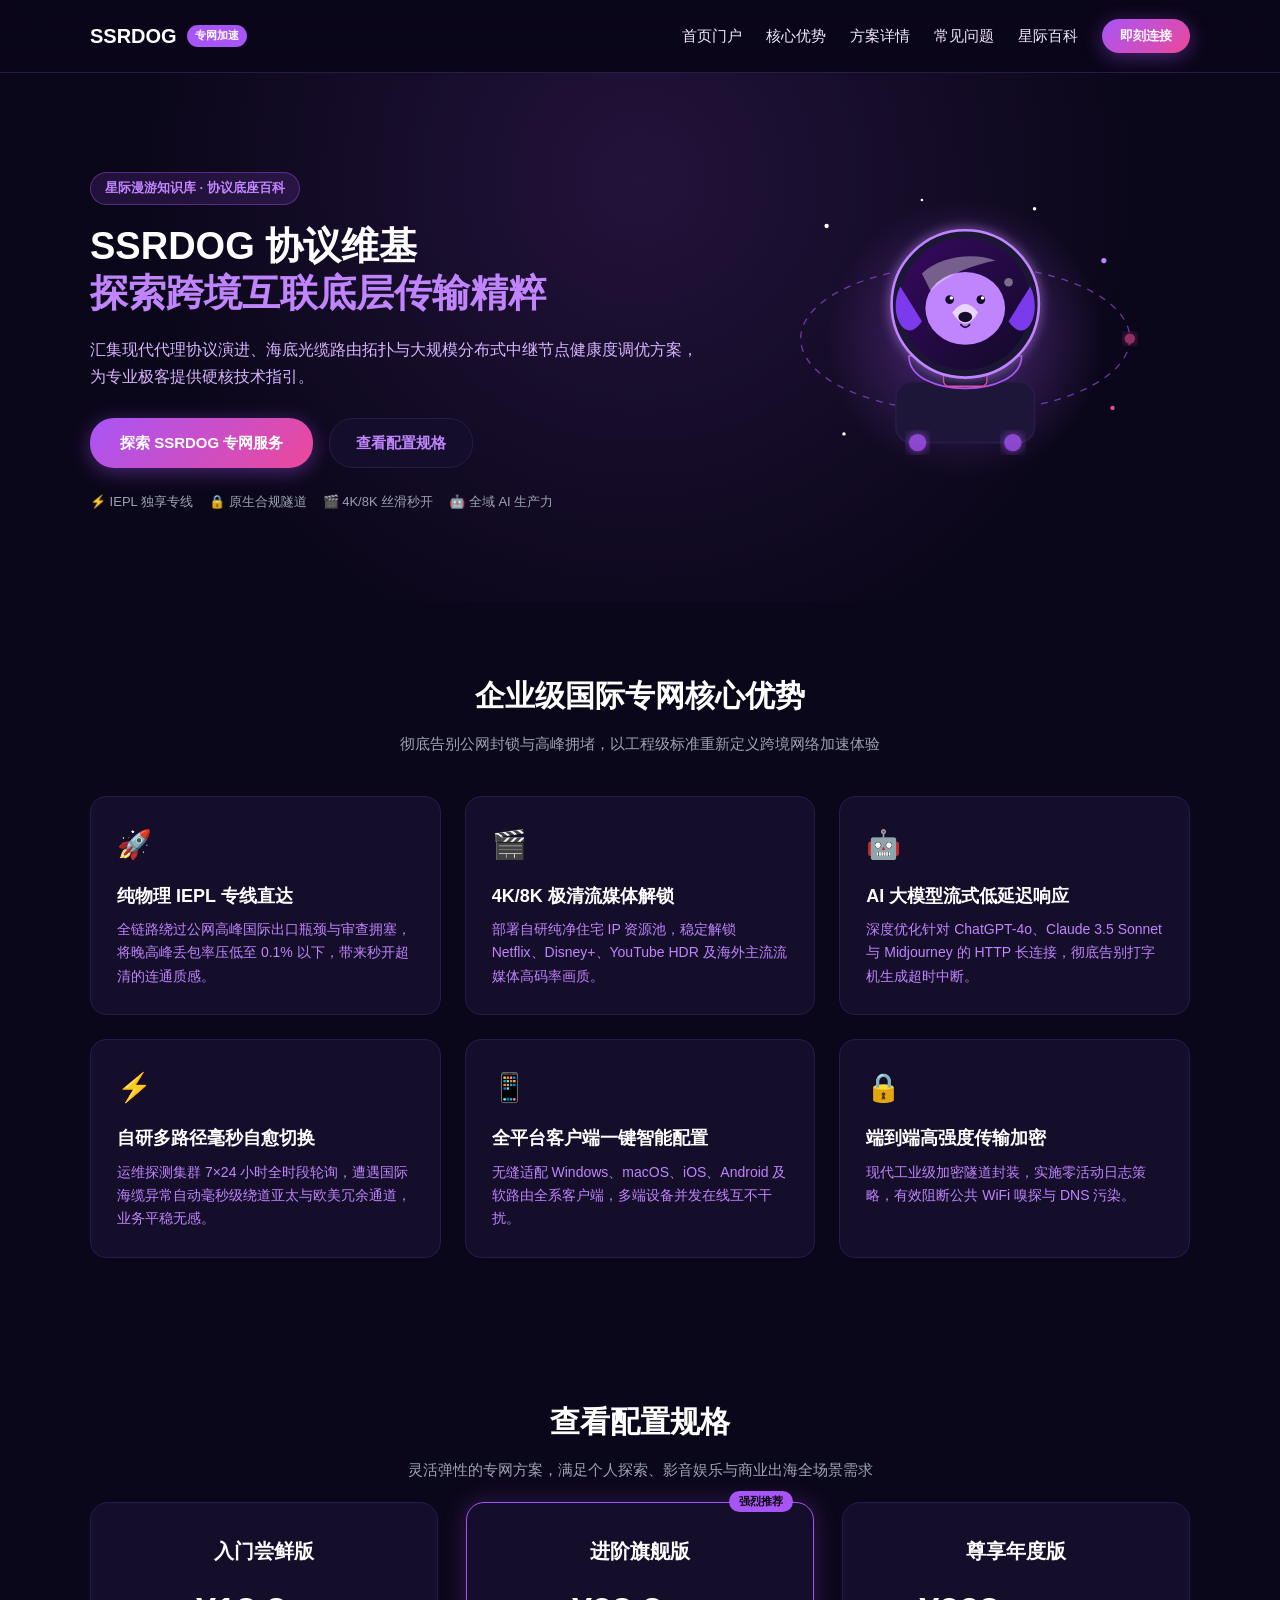
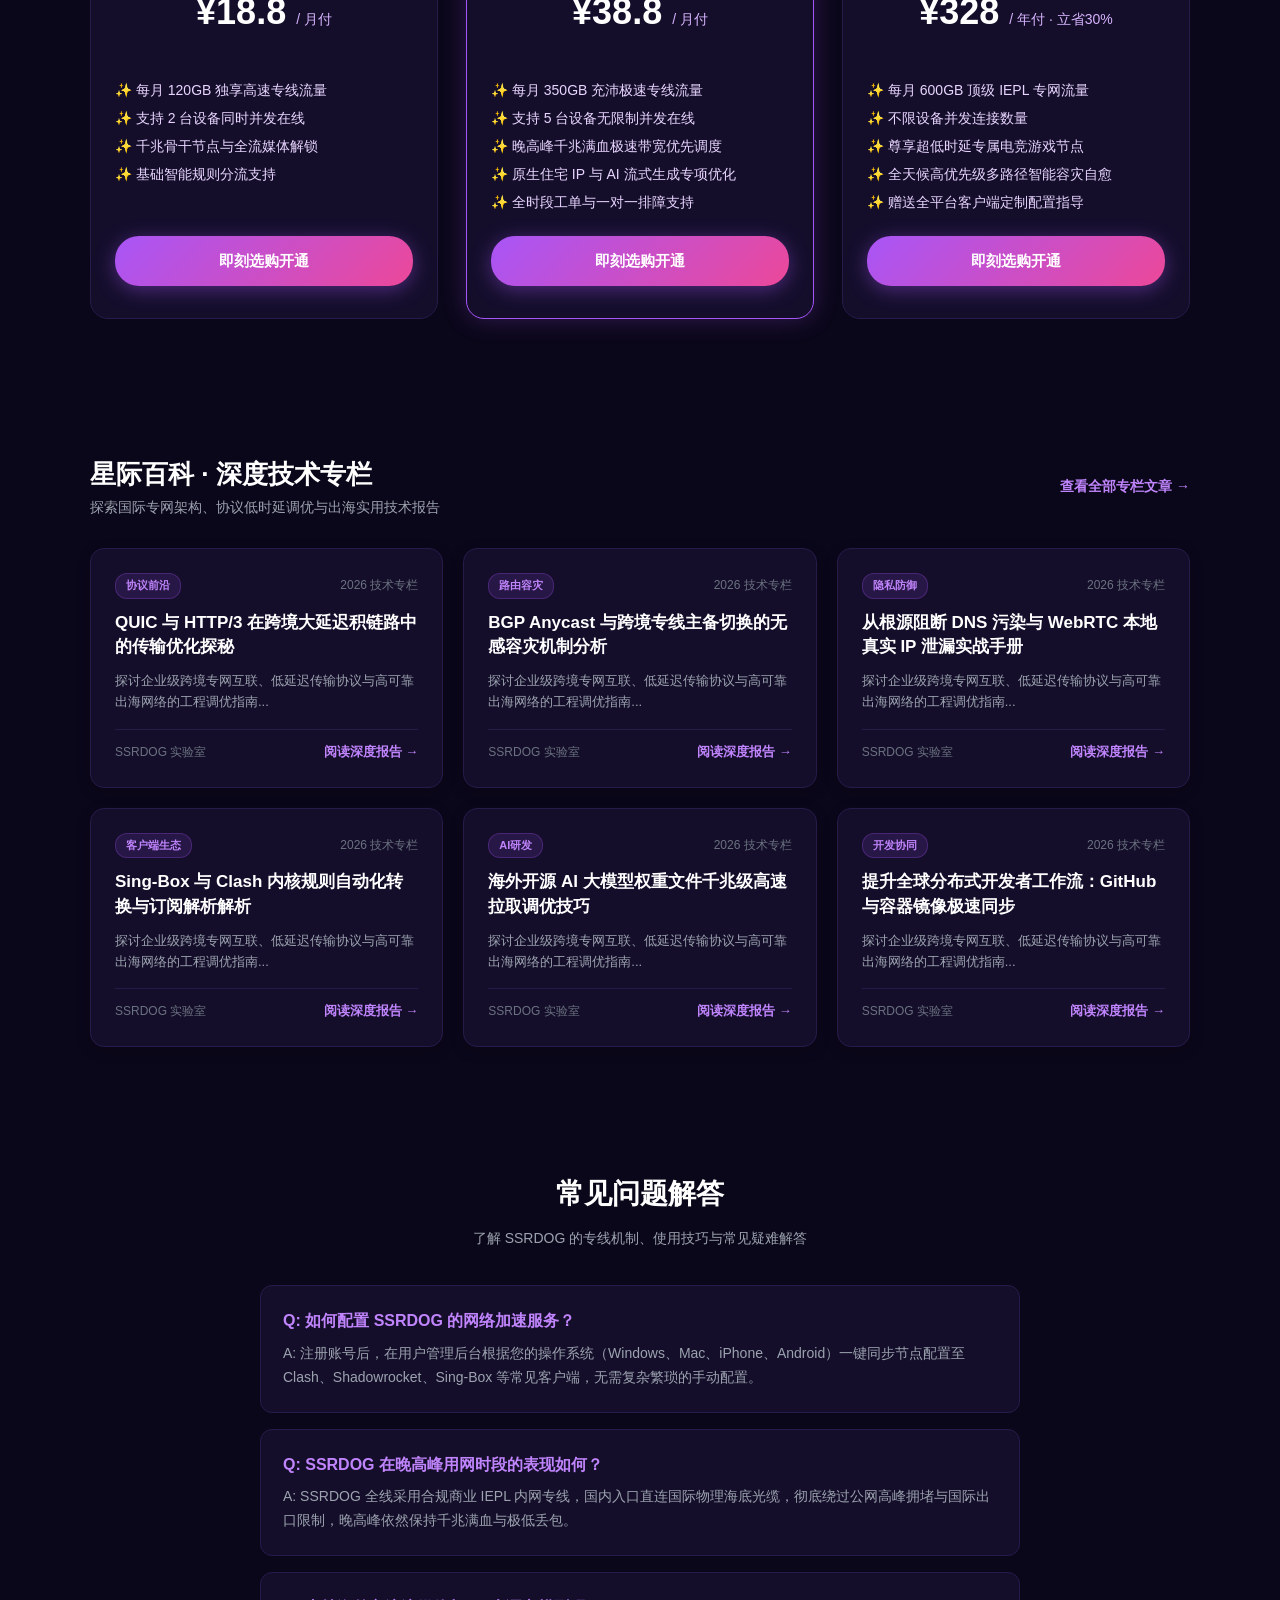
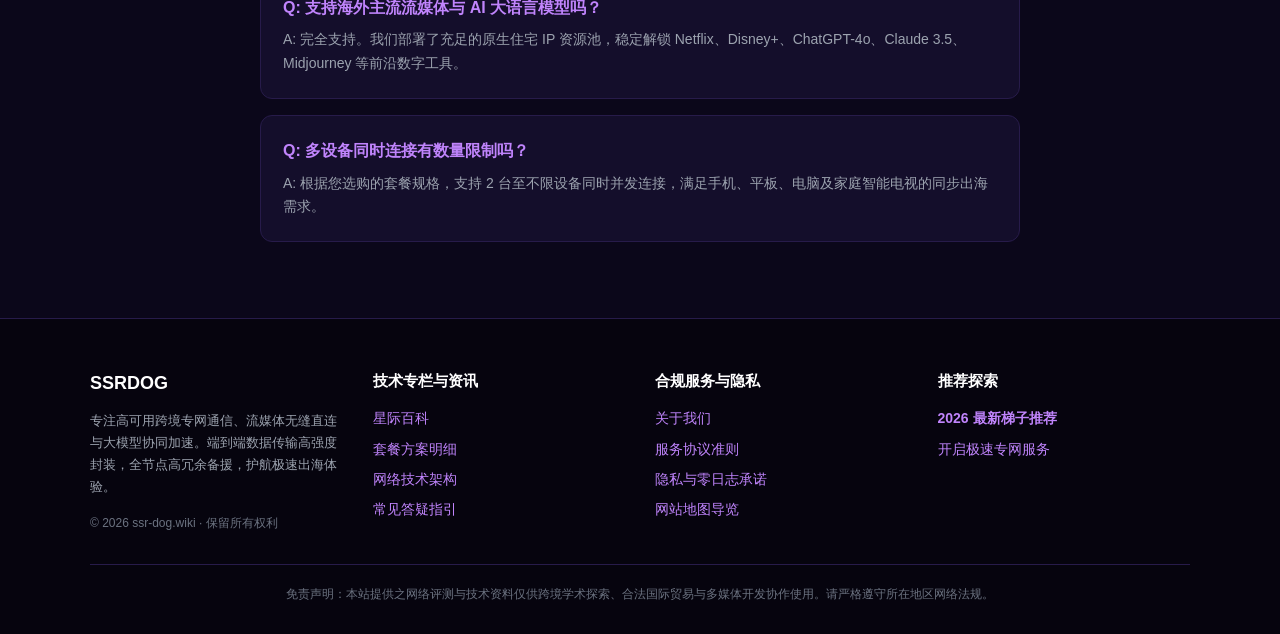
==== index.html @ 7854e30d "feat: deploy ssr-dog.wiki unique design, card grid, SVG motion & SEO articles" ====
<!DOCTYPE html>
<html lang="zh-CN">
<head>
  <meta charset="UTF-8">
  <meta name="viewport" content="width=device-width, initial-scale=1.0">
  <title>SSRDOG 百科_现代代理协议原理_SSRDOG 节点网络知识库</title>
  <meta name="description" content="SSRDOG 协议维基百科门户。详细梳理现代安全传输隧道、BGP 多线智能接入机制与流媒体多路径分流算法，打造权威技术知识图谱。">
  <meta name="keywords" content="SSRDOG百科, SSRDOG节点, 科学上网梯子, 机场推荐, 代理协议, 网络加速器, 跨境专线">
  <meta property="og:type" content="website">
  <meta property="og:title" content="SSRDOG 百科_现代代理协议原理_SSRDOG 节点网络知识库">
  <meta property="og:description" content="SSRDOG 协议维基百科门户。详细梳理现代安全传输隧道、BGP 多线智能接入机制与流媒体多路径分流算法，打造权威技术知识图谱。">
  <meta property="og:url" content="https://ssr-dog.wiki/">
  <meta property="og:site_name" content="SSRDOG">
  <link rel="canonical" href="https://ssr-dog.wiki/">
  <link rel="stylesheet" href="style.css">
</head>
<body>
  
  <header class="navbar">
    <div class="container nav-inner">
      <a href="index.html" class="brand-logo">
        <span>SSRDOG</span>
        <span class="brand-badge">专网加速</span>
      </a>
      <nav>
        <ul class="nav-links">
          <li><a href="index.html">首页门户</a></li>
          <li><a href="index.html#features">核心优势</a></li>
          <li><a href="index.html#pricing">方案详情</a></li>
          <li><a href="index.html#faq">常见问题</a></li>
          <li><a href="hound-wiki-digest.html">星际百科</a></li>
          <li><a href="https://ww012.twilightaff.com/#/?code=A56DH1Af" class="btn-aff-cta" target="_blank" rel="nofollow" style="padding: 7px 18px; font-size: 13px;">即刻连接</a></li>
        </ul>
      </nav>
    </div>
  </header>


  <!-- Hero Section -->
  <header class="hero-section">
    <div class="container">
      <div class="hero-grid">
        <div class="hero-content">
          <span class="hero-tag">星际漫游知识库 · 协议底座百科</span>
          <h1 class="hero-title">
            SSRDOG 协议维基<br>
            <span class="hero-title-highlight">探索跨境互联底层传输精粹</span>
          </h1>
          <p class="hero-desc">汇集现代代理协议演进、海底光缆路由拓扑与大规模分布式中继节点健康度调优方案，为专业极客提供硬核技术指引。</p>
          <div class="hero-actions">
            <a href="https://ww012.twilightaff.com/#/?code=A56DH1Af" class="btn-aff-cta" target="_blank" rel="nofollow">探索 SSRDOG 专网服务</a>
            <a href="#pricing" class="btn-tizi-dofollow">查看配置规格</a>
          </div>
          <div style="font-size:13px; color:#9ca3af; display:flex; gap:16px; flex-wrap:wrap;">
            <span>⚡ IEPL 独享专线</span>
            <span>🔒 原生合规隧道</span>
            <span>🎬 4K/8K 丝滑秒开</span>
            <span>🤖 全域 AI 生产力</span>
          </div>
        </div>
        <div class="hero-motion-wrapper">
          
<svg viewBox="0 0 520 440" width="100%" height="100%" xmlns="http://www.w3.org/2000/svg" style="max-height: 400px;">
  <defs>
    <linearGradient id="spaceGrad" x1="0" y1="0" x2="1" y2="1">
      <stop offset="0%" stop-color="#3b0764"/>
      <stop offset="100%" stop-color="#0f0926"/>
    </linearGradient>
    <radialGradient id="nebulaGlow" cx="50%" cy="50%" r="50%">
      <stop offset="0%" stop-color="#a855f7" stop-opacity="0.4"/>
      <stop offset="100%" stop-color="#a855f7" stop-opacity="0"/>
    </radialGradient>
    <filter id="starGlow" x="-20%" y="-20%" width="140%" height="140%">
      <feGaussianBlur stdDeviation="6" result="blur" />
      <feComposite in="SourceGraphic" in2="blur" operator="over" />
    </filter>
  </defs>
  <style>
    @keyframes astroFloat {
      0%, 100% { transform: translateY(0px) rotate(-1deg); }
      50% { transform: translateY(-16px) rotate(2deg); }
    }
    @keyframes starTwinkle {
      0%, 100% { opacity: 0.3; transform: scale(0.8); }
      50% { opacity: 1; transform: scale(1.2); }
    }
    @keyframes orbitSpin {
      from { transform: rotate(0deg); }
      to { transform: rotate(360deg); }
    }
    .astro-hound { animation: astroFloat 5s ease-in-out infinite; transform-origin: center; }
    .star-1 { animation: starTwinkle 3s ease-in-out infinite; transform-origin: 100px 90px; }
    .star-2 { animation: starTwinkle 2.5s ease-in-out infinite 1s; transform-origin: 420px 130px; }
    .star-3 { animation: starTwinkle 3.2s ease-in-out infinite 0.5s; transform-origin: 120px 330px; }
    .orbit-ring { transform-origin: 260px 220px; animation: orbitSpin 20s linear infinite; }
  </style>

  <!-- Nebula Background -->
  <circle cx="260" cy="220" r="160" fill="url(#nebulaGlow)" />

  <!-- Stars -->
  <g fill="#fff">
    <circle cx="100" cy="90" r="2.5" class="star-1" />
    <circle cx="420" cy="130" r="3" class="star-2" fill="#c084fc" />
    <circle cx="120" cy="330" r="2" class="star-3" />
    <circle cx="430" cy="300" r="2.5" class="star-1" fill="#ec4899" />
    <circle cx="210" cy="60" r="1.5" />
    <circle cx="340" cy="70" r="2" />
  </g>

  <!-- Celestial Orbit Track -->
  <g class="orbit-ring" opacity="0.6">
    <ellipse cx="260" cy="220" rx="190" ry="85" fill="none" stroke="#a855f7" stroke-width="1.5" stroke-dasharray="8,8" />
    <circle cx="450" cy="220" r="6" fill="#ec4899" filter="url(#starGlow)" />
  </g>

  <!-- Astro Hound in Helmet -->
  <g class="astro-hound">
    <!-- Space Backpack Thrusters -->
    <rect x="180" y="270" width="160" height="70" rx="18" fill="#1e1638" stroke="#271b4a" stroke-width="2" />
    <circle cx="205" cy="340" r="10" fill="#a855f7" opacity="0.8" filter="url(#starGlow)" />
    <circle cx="315" cy="340" r="10" fill="#a855f7" opacity="0.8" filter="url(#starGlow)" />

    <!-- Dog Space Suit Body -->
    <path d="M195 240 C195 290 325 290 325 240 Z" fill="#2d1f4e" stroke="#a855f7" stroke-width="2" />
    <rect x="235" y="255" width="50" height="20" rx="6" fill="#140e2b" stroke="#ec4899" stroke-width="1.5" />

    <!-- Helmet Glass Dome Outer Ring -->
    <circle cx="260" cy="180" r="85" fill="#1a1236" stroke="#c084fc" stroke-width="3" filter="url(#starGlow)" />
    <circle cx="260" cy="180" r="76" fill="url(#spaceGrad)" opacity="0.9" />

    <!-- Dog Inside Helmet -->
    <!-- Floppy Hound Ears -->
    <path d="M185 160 C170 190 190 230 210 200 Z" fill="#7c3aed" />
    <path d="M335 160 C350 190 330 230 310 200 Z" fill="#7c3aed" />

    <!-- Hound Face -->
    <ellipse cx="260" cy="185" rx="46" ry="42" fill="#c084fc" />
    <path d="M245 190 Q260 170 275 190 Q260 215 245 190 Z" fill="#e9d5ff" />

    <!-- Eyes (Cute Astro Gaze) -->
    <circle cx="242" cy="175" r="5" fill="#140e2b" />
    <circle cx="244" cy="173" r="2" fill="#fff" />
    <circle cx="278" cy="175" r="5" fill="#140e2b" />
    <circle cx="280" cy="173" r="2" fill="#fff" />

    <!-- Snout & Nose -->
    <ellipse cx="260" cy="195" rx="8" ry="6" fill="#140e2b" />
    <path d="M255 204 Q260 210 265 204" fill="none" stroke="#140e2b" stroke-width="2" stroke-linecap="round" />

    <!-- Helmet Glass Reflection Glare -->
    <path d="M210 145 C230 125 270 120 295 130 C270 135 240 145 220 165 Z" fill="#fff" opacity="0.35" />
    <circle cx="310" cy="155" r="5" fill="#fff" opacity="0.4" />
  </g>
</svg>

        </div>
      </div>
    </div>
  </header>

  <!-- Features Section -->
  <section id="features" style="padding: 70px 0;">
    <div class="container">
      <div style="text-align:center; max-width:700px; margin:0 auto 40px;">
        <h2 style="font-size:30px; font-weight:800; margin-bottom:12px; color:#fff;">企业级国际专网核心优势</h2>
        <p style="color:#9ca3af; font-size:15px;">彻底告别公网封锁与高峰拥堵，以工程级标准重新定义跨境网络加速体验</p>
      </div>
      <div class="features-grid">
        
        <div class="feature-card">
          <div class="feature-icon">🚀</div>
          <h3 class="feature-title">纯物理 IEPL 专线直达</h3>
          <p class="feature-desc">全链路绕过公网高峰国际出口瓶颈与审查拥塞，将晚高峰丢包率压低至 0.1% 以下，带来秒开超清的连通质感。</p>
        </div>
        
        <div class="feature-card">
          <div class="feature-icon">🎬</div>
          <h3 class="feature-title">4K/8K 极清流媒体解锁</h3>
          <p class="feature-desc">部署自研纯净住宅 IP 资源池，稳定解锁 Netflix、Disney+、YouTube HDR 及海外主流流媒体高码率画质。</p>
        </div>
        
        <div class="feature-card">
          <div class="feature-icon">🤖</div>
          <h3 class="feature-title">AI 大模型流式低延迟响应</h3>
          <p class="feature-desc">深度优化针对 ChatGPT-4o、Claude 3.5 Sonnet 与 Midjourney 的 HTTP 长连接，彻底告别打字机生成超时中断。</p>
        </div>
        
        <div class="feature-card">
          <div class="feature-icon">⚡</div>
          <h3 class="feature-title">自研多路径毫秒自愈切换</h3>
          <p class="feature-desc">运维探测集群 7×24 小时全时段轮询，遭遇国际海缆异常自动毫秒级绕道亚太与欧美冗余通道，业务平稳无感。</p>
        </div>
        
        <div class="feature-card">
          <div class="feature-icon">📱</div>
          <h3 class="feature-title">全平台客户端一键智能配置</h3>
          <p class="feature-desc">无缝适配 Windows、macOS、iOS、Android 及软路由全系客户端，多端设备并发在线互不干扰。</p>
        </div>
        
        <div class="feature-card">
          <div class="feature-icon">🔒</div>
          <h3 class="feature-title">端到端高强度传输加密</h3>
          <p class="feature-desc">现代工业级加密隧道封装，实施零活动日志策略，有效阻断公共 WiFi 嗅探与 DNS 污染。</p>
        </div>
        
      </div>
    </div>
  </section>

  <!-- Pricing Section (Targeted by Hero CTA) -->
  <section id="pricing" class="pricing-section">
    <div class="container">
      <div style="text-align:center; max-width:700px; margin:0 auto 20px;">
        <h2 style="font-size:30px; font-weight:800; margin-bottom:12px; color:#fff;">查看配置规格</h2>
        <p style="color:#9ca3af; font-size:15px;">灵活弹性的专网方案，满足个人探索、影音娱乐与商业出海全场景需求</p>
      </div>
      <div class="pricing-grid">
        
        <div class="price-card">
          
          <h3 style="font-size:20px; color:#fff; font-weight:700;">入门尝鲜版</h3>
          <div class="price-tag">¥18.8 <span>/ 月付</span></div>
          <ul class="price-features">
            <li>每月 120GB 独享高速专线流量</li><li>支持 2 台设备同时并发在线</li><li>千兆骨干节点与全流媒体解锁</li><li>基础智能规则分流支持</li>
          </ul>
          <a href="https://ww012.twilightaff.com/#/?code=A56DH1Af" class="btn-aff-cta" target="_blank" rel="nofollow" style="width:100%; margin-top:auto;">即刻选购开通</a>
        </div>
        
        <div class="price-card featured">
          <div style="position:absolute; top:-12px; right:20px; background:#a855f7; color:#000; font-size:11px; font-weight:800; padding:2px 10px; border-radius:12px;">强烈推荐</div>
          <h3 style="font-size:20px; color:#fff; font-weight:700;">进阶旗舰版</h3>
          <div class="price-tag">¥38.8 <span>/ 月付</span></div>
          <ul class="price-features">
            <li>每月 350GB 充沛极速专线流量</li><li>支持 5 台设备无限制并发在线</li><li>晚高峰千兆满血极速带宽优先调度</li><li>原生住宅 IP 与 AI 流式生成专项优化</li><li>全时段工单与一对一排障支持</li>
          </ul>
          <a href="https://ww012.twilightaff.com/#/?code=A56DH1Af" class="btn-aff-cta" target="_blank" rel="nofollow" style="width:100%; margin-top:auto;">即刻选购开通</a>
        </div>
        
        <div class="price-card">
          
          <h3 style="font-size:20px; color:#fff; font-weight:700;">尊享年度版</h3>
          <div class="price-tag">¥328 <span>/ 年付 · 立省30%</span></div>
          <ul class="price-features">
            <li>每月 600GB 顶级 IEPL 专网流量</li><li>不限设备并发连接数量</li><li>尊享超低时延专属电竞游戏节点</li><li>全天候高优先级多路径智能容灾自愈</li><li>赠送全平台客户端定制配置指导</li>
          </ul>
          <a href="https://ww012.twilightaff.com/#/?code=A56DH1Af" class="btn-aff-cta" target="_blank" rel="nofollow" style="width:100%; margin-top:auto;">即刻选购开通</a>
        </div>
        
      </div>
    </div>
  </section>

  <!-- Articles Preview Section (Responsive Card Grid) -->
  <section style="padding: 65px 0;">
    <div class="container">
      <div style="display:flex; justify-content:space-between; align-items:center; margin-bottom:30px; flex-wrap:wrap; gap:12px;">
        <div>
          <h2 style="font-size:26px; font-weight:800; color:#fff;">星际百科 · 深度技术专栏</h2>
          <p style="color:#9ca3af; font-size:14px;">探索国际专网架构、协议低时延调优与出海实用技术报告</p>
        </div>
        <a href="hound-wiki-digest.html" style="color:#c084fc; font-weight:600; font-size:14px;">查看全部专栏文章 →</a>
      </div>
      <div style="display:grid; grid-template-columns:repeat(auto-fit, minmax(280px, 1fr)); gap:20px;">
        
        <div class="article-card" style="background:#140e2b; border:1px solid #271b4a; border-radius:14px; padding:24px; display:flex; flex-direction:column; justify-content:space-between; transition:transform 0.25s ease, box-shadow 0.25s ease, border-color 0.25s ease; box-shadow: 0 4px 16px rgba(0,0,0,0.12);">
          <div>
            <div style="display:flex; justify-content:space-between; align-items:center; margin-bottom:12px;">
              <span style="font-size:11px; color:#c084fc; background:#a855f722; border:1px solid #a855f744; padding:3px 10px; border-radius:12px; font-weight:600;">协议前沿</span>
              <span style="font-size:12px; color:#6b7280;">2026 技术专栏</span>
            </div>
            <h4 style="margin:10px 0 10px; font-size:17px; font-weight:700; line-height:1.45;"><a href="ssrdog-quic-http3-multipath-protocol.html" style="color:#fff;">QUIC 与 HTTP/3 在跨境大延迟积链路中的传输优化探秘</a></h4>
            <p style="font-size:13px; color:#9ca3af; line-height:1.65; margin-bottom:16px;">探讨企业级跨境专网互联、低延迟传输协议与高可靠出海网络的工程调优指南...</p>
          </div>
          <div style="border-top:1px solid #271b4a; padding-top:12px; margin-top:auto; display:flex; justify-content:space-between; align-items:center;">
            <span style="font-size:12px; color:#6b7280;">SSRDOG 实验室</span>
            <a href="ssrdog-quic-http3-multipath-protocol.html" style="color:#c084fc; font-size:13px; font-weight:600; display:inline-flex; align-items:center; gap:4px;">阅读深度报告 →</a>
          </div>
        </div>
        
        <div class="article-card" style="background:#140e2b; border:1px solid #271b4a; border-radius:14px; padding:24px; display:flex; flex-direction:column; justify-content:space-between; transition:transform 0.25s ease, box-shadow 0.25s ease, border-color 0.25s ease; box-shadow: 0 4px 16px rgba(0,0,0,0.12);">
          <div>
            <div style="display:flex; justify-content:space-between; align-items:center; margin-bottom:12px;">
              <span style="font-size:11px; color:#c084fc; background:#a855f722; border:1px solid #a855f744; padding:3px 10px; border-radius:12px; font-weight:600;">路由容灾</span>
              <span style="font-size:12px; color:#6b7280;">2026 技术专栏</span>
            </div>
            <h4 style="margin:10px 0 10px; font-size:17px; font-weight:700; line-height:1.45;"><a href="ssrdog-bgp-anycast-routing-redundancy.html" style="color:#fff;">BGP Anycast 与跨境专线主备切换的无感容灾机制分析</a></h4>
            <p style="font-size:13px; color:#9ca3af; line-height:1.65; margin-bottom:16px;">探讨企业级跨境专网互联、低延迟传输协议与高可靠出海网络的工程调优指南...</p>
          </div>
          <div style="border-top:1px solid #271b4a; padding-top:12px; margin-top:auto; display:flex; justify-content:space-between; align-items:center;">
            <span style="font-size:12px; color:#6b7280;">SSRDOG 实验室</span>
            <a href="ssrdog-bgp-anycast-routing-redundancy.html" style="color:#c084fc; font-size:13px; font-weight:600; display:inline-flex; align-items:center; gap:4px;">阅读深度报告 →</a>
          </div>
        </div>
        
        <div class="article-card" style="background:#140e2b; border:1px solid #271b4a; border-radius:14px; padding:24px; display:flex; flex-direction:column; justify-content:space-between; transition:transform 0.25s ease, box-shadow 0.25s ease, border-color 0.25s ease; box-shadow: 0 4px 16px rgba(0,0,0,0.12);">
          <div>
            <div style="display:flex; justify-content:space-between; align-items:center; margin-bottom:12px;">
              <span style="font-size:11px; color:#c084fc; background:#a855f722; border:1px solid #a855f744; padding:3px 10px; border-radius:12px; font-weight:600;">隐私防御</span>
              <span style="font-size:12px; color:#6b7280;">2026 技术专栏</span>
            </div>
            <h4 style="margin:10px 0 10px; font-size:17px; font-weight:700; line-height:1.45;"><a href="ssrdog-dns-leak-webrtc-hardening-guide.html" style="color:#fff;">从根源阻断 DNS 污染与 WebRTC 本地真实 IP 泄漏实战手册</a></h4>
            <p style="font-size:13px; color:#9ca3af; line-height:1.65; margin-bottom:16px;">探讨企业级跨境专网互联、低延迟传输协议与高可靠出海网络的工程调优指南...</p>
          </div>
          <div style="border-top:1px solid #271b4a; padding-top:12px; margin-top:auto; display:flex; justify-content:space-between; align-items:center;">
            <span style="font-size:12px; color:#6b7280;">SSRDOG 实验室</span>
            <a href="ssrdog-dns-leak-webrtc-hardening-guide.html" style="color:#c084fc; font-size:13px; font-weight:600; display:inline-flex; align-items:center; gap:4px;">阅读深度报告 →</a>
          </div>
        </div>
        
        <div class="article-card" style="background:#140e2b; border:1px solid #271b4a; border-radius:14px; padding:24px; display:flex; flex-direction:column; justify-content:space-between; transition:transform 0.25s ease, box-shadow 0.25s ease, border-color 0.25s ease; box-shadow: 0 4px 16px rgba(0,0,0,0.12);">
          <div>
            <div style="display:flex; justify-content:space-between; align-items:center; margin-bottom:12px;">
              <span style="font-size:11px; color:#c084fc; background:#a855f722; border:1px solid #a855f744; padding:3px 10px; border-radius:12px; font-weight:600;">客户端生态</span>
              <span style="font-size:12px; color:#6b7280;">2026 技术专栏</span>
            </div>
            <h4 style="margin:10px 0 10px; font-size:17px; font-weight:700; line-height:1.45;"><a href="ssrdog-singbox-clash-config-automation.html" style="color:#fff;">Sing-Box 与 Clash 内核规则自动化转换与订阅解析解析</a></h4>
            <p style="font-size:13px; color:#9ca3af; line-height:1.65; margin-bottom:16px;">探讨企业级跨境专网互联、低延迟传输协议与高可靠出海网络的工程调优指南...</p>
          </div>
          <div style="border-top:1px solid #271b4a; padding-top:12px; margin-top:auto; display:flex; justify-content:space-between; align-items:center;">
            <span style="font-size:12px; color:#6b7280;">SSRDOG 实验室</span>
            <a href="ssrdog-singbox-clash-config-automation.html" style="color:#c084fc; font-size:13px; font-weight:600; display:inline-flex; align-items:center; gap:4px;">阅读深度报告 →</a>
          </div>
        </div>
        
        <div class="article-card" style="background:#140e2b; border:1px solid #271b4a; border-radius:14px; padding:24px; display:flex; flex-direction:column; justify-content:space-between; transition:transform 0.25s ease, box-shadow 0.25s ease, border-color 0.25s ease; box-shadow: 0 4px 16px rgba(0,0,0,0.12);">
          <div>
            <div style="display:flex; justify-content:space-between; align-items:center; margin-bottom:12px;">
              <span style="font-size:11px; color:#c084fc; background:#a855f722; border:1px solid #a855f744; padding:3px 10px; border-radius:12px; font-weight:600;">AI研发</span>
              <span style="font-size:12px; color:#6b7280;">2026 技术专栏</span>
            </div>
            <h4 style="margin:10px 0 10px; font-size:17px; font-weight:700; line-height:1.45;"><a href="ssrdog-huggingface-model-download-acceleration.html" style="color:#fff;">海外开源 AI 大模型权重文件千兆级高速拉取调优技巧</a></h4>
            <p style="font-size:13px; color:#9ca3af; line-height:1.65; margin-bottom:16px;">探讨企业级跨境专网互联、低延迟传输协议与高可靠出海网络的工程调优指南...</p>
          </div>
          <div style="border-top:1px solid #271b4a; padding-top:12px; margin-top:auto; display:flex; justify-content:space-between; align-items:center;">
            <span style="font-size:12px; color:#6b7280;">SSRDOG 实验室</span>
            <a href="ssrdog-huggingface-model-download-acceleration.html" style="color:#c084fc; font-size:13px; font-weight:600; display:inline-flex; align-items:center; gap:4px;">阅读深度报告 →</a>
          </div>
        </div>
        
        <div class="article-card" style="background:#140e2b; border:1px solid #271b4a; border-radius:14px; padding:24px; display:flex; flex-direction:column; justify-content:space-between; transition:transform 0.25s ease, box-shadow 0.25s ease, border-color 0.25s ease; box-shadow: 0 4px 16px rgba(0,0,0,0.12);">
          <div>
            <div style="display:flex; justify-content:space-between; align-items:center; margin-bottom:12px;">
              <span style="font-size:11px; color:#c084fc; background:#a855f722; border:1px solid #a855f744; padding:3px 10px; border-radius:12px; font-weight:600;">开发协同</span>
              <span style="font-size:12px; color:#6b7280;">2026 技术专栏</span>
            </div>
            <h4 style="margin:10px 0 10px; font-size:17px; font-weight:700; line-height:1.45;"><a href="ssrdog-docker-github-developer-productivity.html" style="color:#fff;">提升全球分布式开发者工作流：GitHub 与容器镜像极速同步</a></h4>
            <p style="font-size:13px; color:#9ca3af; line-height:1.65; margin-bottom:16px;">探讨企业级跨境专网互联、低延迟传输协议与高可靠出海网络的工程调优指南...</p>
          </div>
          <div style="border-top:1px solid #271b4a; padding-top:12px; margin-top:auto; display:flex; justify-content:space-between; align-items:center;">
            <span style="font-size:12px; color:#6b7280;">SSRDOG 实验室</span>
            <a href="ssrdog-docker-github-developer-productivity.html" style="color:#c084fc; font-size:13px; font-weight:600; display:inline-flex; align-items:center; gap:4px;">阅读深度报告 →</a>
          </div>
        </div>
        
      </div>
    </div>
  </section>

  <!-- FAQ Section -->
  <section id="faq" style="padding: 60px 0; background:#0b071a;">
    <div class="container" style="max-width:800px;">
      <div style="text-align:center; margin-bottom:36px;">
        <h2 style="font-size:28px; font-weight:800; color:#fff; margin-bottom:10px;">常见问题解答</h2>
        <p style="color:#9ca3af; font-size:14px;">了解 SSRDOG 的专线机制、使用技巧与常见疑难解答</p>
      </div>
      
        <div style="background:#140e2b; border:1px solid #271b4a; border-radius:12px; padding:22px; margin-bottom:16px;">
          <h3 style="font-size:16px; color:#c084fc; margin-bottom:8px;">Q: 如何配置 SSRDOG 的网络加速服务？</h3>
          <p style="font-size:14px; color:#9ca3af; line-height:1.7;">A: 注册账号后，在用户管理后台根据您的操作系统（Windows、Mac、iPhone、Android）一键同步节点配置至 Clash、Shadowrocket、Sing-Box 等常见客户端，无需复杂繁琐的手动配置。</p>
        </div>
        
        <div style="background:#140e2b; border:1px solid #271b4a; border-radius:12px; padding:22px; margin-bottom:16px;">
          <h3 style="font-size:16px; color:#c084fc; margin-bottom:8px;">Q: SSRDOG 在晚高峰用网时段的表现如何？</h3>
          <p style="font-size:14px; color:#9ca3af; line-height:1.7;">A: SSRDOG 全线采用合规商业 IEPL 内网专线，国内入口直连国际物理海底光缆，彻底绕过公网高峰拥堵与国际出口限制，晚高峰依然保持千兆满血与极低丢包。</p>
        </div>
        
        <div style="background:#140e2b; border:1px solid #271b4a; border-radius:12px; padding:22px; margin-bottom:16px;">
          <h3 style="font-size:16px; color:#c084fc; margin-bottom:8px;">Q: 支持海外主流流媒体与 AI 大语言模型吗？</h3>
          <p style="font-size:14px; color:#9ca3af; line-height:1.7;">A: 完全支持。我们部署了充足的原生住宅 IP 资源池，稳定解锁 Netflix、Disney+、ChatGPT-4o、Claude 3.5、Midjourney 等前沿数字工具。</p>
        </div>
        
        <div style="background:#140e2b; border:1px solid #271b4a; border-radius:12px; padding:22px; margin-bottom:16px;">
          <h3 style="font-size:16px; color:#c084fc; margin-bottom:8px;">Q: 多设备同时连接有数量限制吗？</h3>
          <p style="font-size:14px; color:#9ca3af; line-height:1.7;">A: 根据您选购的套餐规格，支持 2 台至不限设备同时并发连接，满足手机、平板、电脑及家庭智能电视的同步出海需求。</p>
        </div>
        
    </div>
  </section>

  
  <footer>
    <div class="container">
      <div class="footer-grid">
        <div>
          <div style="font-weight: 800; font-size: 18px; color: #fff; margin-bottom: 12px;">SSRDOG</div>
          <p style="line-height: 1.7; font-size: 13px; color: #9ca3af; margin-bottom: 16px;">
            专注高可用跨境专网通信、流媒体无缝直连与大模型协同加速。端到端数据传输高强度封装，全节点高冗余备援，护航极速出海体验。
          </p>
          <div style="font-size: 12px; color: #6b7280;">© 2026 ssr-dog.wiki · 保留所有权利</div>
        </div>
        <div>
          <h4 style="color: #fff; font-size: 15px; margin-bottom: 14px;">技术专栏与资讯</h4>
          <ul class="footer-links">
            <li><a href="hound-wiki-digest.html">星际百科</a></li>
            <li><a href="index.html#pricing">套餐方案明细</a></li>
            <li><a href="index.html#features">网络技术架构</a></li>
            <li><a href="index.html#faq">常见答疑指引</a></li>
          </ul>
        </div>
        <div>
          <h4 style="color: #fff; font-size: 15px; margin-bottom: 14px;">合规服务与隐私</h4>
          <ul class="footer-links">
            <li><a href="about.html">关于我们</a></li>
            <li><a href="terms.html">服务协议准则</a></li>
            <li><a href="privacy.html">隐私与零日志承诺</a></li>
            <li><a href="sitemap.html">网站地图导览</a></li>
          </ul>
        </div>
        <div>
          <h4 style="color: #fff; font-size: 15px; margin-bottom: 14px;">推荐探索</h4>
          <ul class="footer-links">
            <li><a href="https://dajichang.mom/" target="_blank" style="color: #c084fc; font-weight: 600;">2026 最新梯子推荐</a></li>
            <li><a href="https://ww012.twilightaff.com/#/?code=A56DH1Af" target="_blank" rel="nofollow" style="color: #c084fc;">开启极速专网服务</a></li>
          </ul>
        </div>
      </div>
      <div style="border-top: 1px solid #271b4a; padding-top: 20px; text-align: center; font-size: 12px; color: #6b7280;">
        免责声明：本站提供之网络评测与技术资料仅供跨境学术探索、合法国际贸易与多媒体开发协作使用。请严格遵守所在地区网络法规。
      </div>
    </div>
  </footer>

</body>
</html>
---- style.css ----
/* Space Astro Hound - ssr-dog.wiki */
* { margin: 0; padding: 0; box-sizing: border-box; }
html { scroll-behavior: smooth; }
body { background-color: #0b071a; color: #f3e8ff; font-family: -apple-system, BlinkMacSystemFont, "Segoe UI", Roboto, "PingFang SC", "Hiragino Sans GB", "Microsoft YaHei", sans-serif; line-height: 1.6; overflow-x: hidden; }
.container { max-width: 1140px; margin: 0 auto; padding: 0 20px; }
a { text-decoration: none; color: inherit; transition: all 0.25s ease; }

/* Navbar */
.navbar { background: rgba(11, 7, 26, 0.85); backdrop-filter: blur(18px); border-bottom: 1px solid #271b4a; position: sticky; top: 0; z-index: 100; }
.nav-inner { display: flex; align-items: center; justify-content: space-between; height: 72px; }
.brand-logo { display: flex; align-items: center; gap: 10px; font-weight: 800; font-size: 20px; color: #fff; }
.brand-badge { background: #a855f7; color: #fff; font-size: 11px; padding: 2px 8px; border-radius: 12px; font-weight: 600; }
.nav-links { display: flex; gap: 24px; align-items: center; list-style: none; font-size: 15px; font-weight: 500; }
.nav-links a:hover { color: #c084fc; }

/* Hero */
.hero-section { padding: 75px 0 65px; background: radial-gradient(circle at 50% 20%, rgba(168, 85, 247, 0.15) 0%, transparent 65%); }
.hero-grid { display: grid; grid-template-columns: 1.15fr 0.85fr; gap: 40px; align-items: center; }
.hero-tag { display: inline-block; background: rgba(168, 85, 247, 0.15); color: #c084fc; border: 1px solid rgba(168, 85, 247, 0.4); padding: 5px 14px; border-radius: 20px; font-size: 13px; font-weight: 600; margin-bottom: 18px; }
.hero-title { font-size: 38px; line-height: 1.25; font-weight: 800; color: #fff; margin-bottom: 18px; }
.hero-title-highlight { color: #c084fc; }
.hero-desc { font-size: 16px; color: #d8b4fe; line-height: 1.7; margin-bottom: 28px; }
.hero-actions { display: flex; gap: 16px; align-items: center; flex-wrap: wrap; margin-bottom: 24px; }
.btn-aff-cta { display: inline-flex; align-items: center; justify-content: center; padding: 13px 30px; font-weight: 700; font-size: 15px; border-radius: 24px; background: linear-gradient(135deg, #a855f7, #ec4899); color: #fff; box-shadow: 0 4px 20px rgba(168, 85, 247, 0.4); }
.btn-aff-cta:hover { transform: translateY(-2px); box-shadow: 0 8px 25px rgba(168, 85, 247, 0.6); }
.btn-tizi-dofollow { display: inline-flex; align-items: center; justify-content: center; padding: 12px 26px; font-weight: 600; font-size: 15px; border-radius: 24px; border: 1.5px solid #271b4a; background: #140e2b; color: #c084fc; }
.btn-tizi-dofollow:hover { border-color: #c084fc; background: #1e1338; }

/* Features */
.features-grid { display: grid; grid-template-columns: repeat(auto-fit, minmax(260px, 1fr)); gap: 24px; }
.feature-card { background: #140e2b; border: 1px solid #271b4a; border-radius: 16px; padding: 26px; transition: transform 0.25s ease, border-color 0.25s ease; }
.feature-card:hover { transform: translateY(-4px); border-color: #a855f7; }
.feature-icon { font-size: 28px; margin-bottom: 14px; display: inline-block; }
.feature-title { font-size: 18px; font-weight: 700; color: #fff; margin-bottom: 8px; }
.feature-desc { font-size: 14px; color: #c084fc; line-height: 1.65; }

/* Pricing */
.pricing-section { padding: 70px 0; background: #0b071a; }
.pricing-grid { display: grid; grid-template-columns: repeat(auto-fit, minmax(280px, 1fr)); gap: 28px; }
.price-card { background: #140e2b; border: 1px solid #271b4a; border-radius: 18px; padding: 32px 24px; position: relative; display: flex; flex-direction: column; text-align: center; }
.price-card.featured { border-color: #a855f7; box-shadow: 0 0 25px rgba(168, 85, 247, 0.25); }
.price-tag { font-size: 36px; font-weight: 800; color: #fff; margin: 16px 0; }
.price-tag span { font-size: 14px; font-weight: 400; color: #d8b4fe; }
.price-features { list-style: none; margin: 20px 0; text-align: left; font-size: 14px; color: #e9d5ff; line-height: 2; }
.price-features li::before { content: "✨ "; }

/* Footer */
footer { background: #06040e; border-top: 1px solid #271b4a; padding: 50px 0 30px; font-size: 14px; color: #c084fc; }
.footer-grid { display: grid; grid-template-columns: repeat(auto-fit, minmax(200px, 1fr)); gap: 30px; margin-bottom: 30px; }
.footer-links { list-style: none; display: flex; flex-direction: column; gap: 8px; }
.footer-links a:hover { color: #fff; }

@media(max-width: 868px) {
  .hero-grid { grid-template-columns: 1fr; text-align: center; }
  .hero-actions { justify-content: center; }
  .nav-links { display: none; }
}

/* Article Card Grid & Hover Effects */
.article-card { transition: transform 0.25s ease, box-shadow 0.25s ease, border-color 0.25s ease; }
.article-card:hover { transform: translateY(-4px); border-color: #a855f7 !important; box-shadow: 0 10px 25px rgba(0,0,0,0.25) !important; }
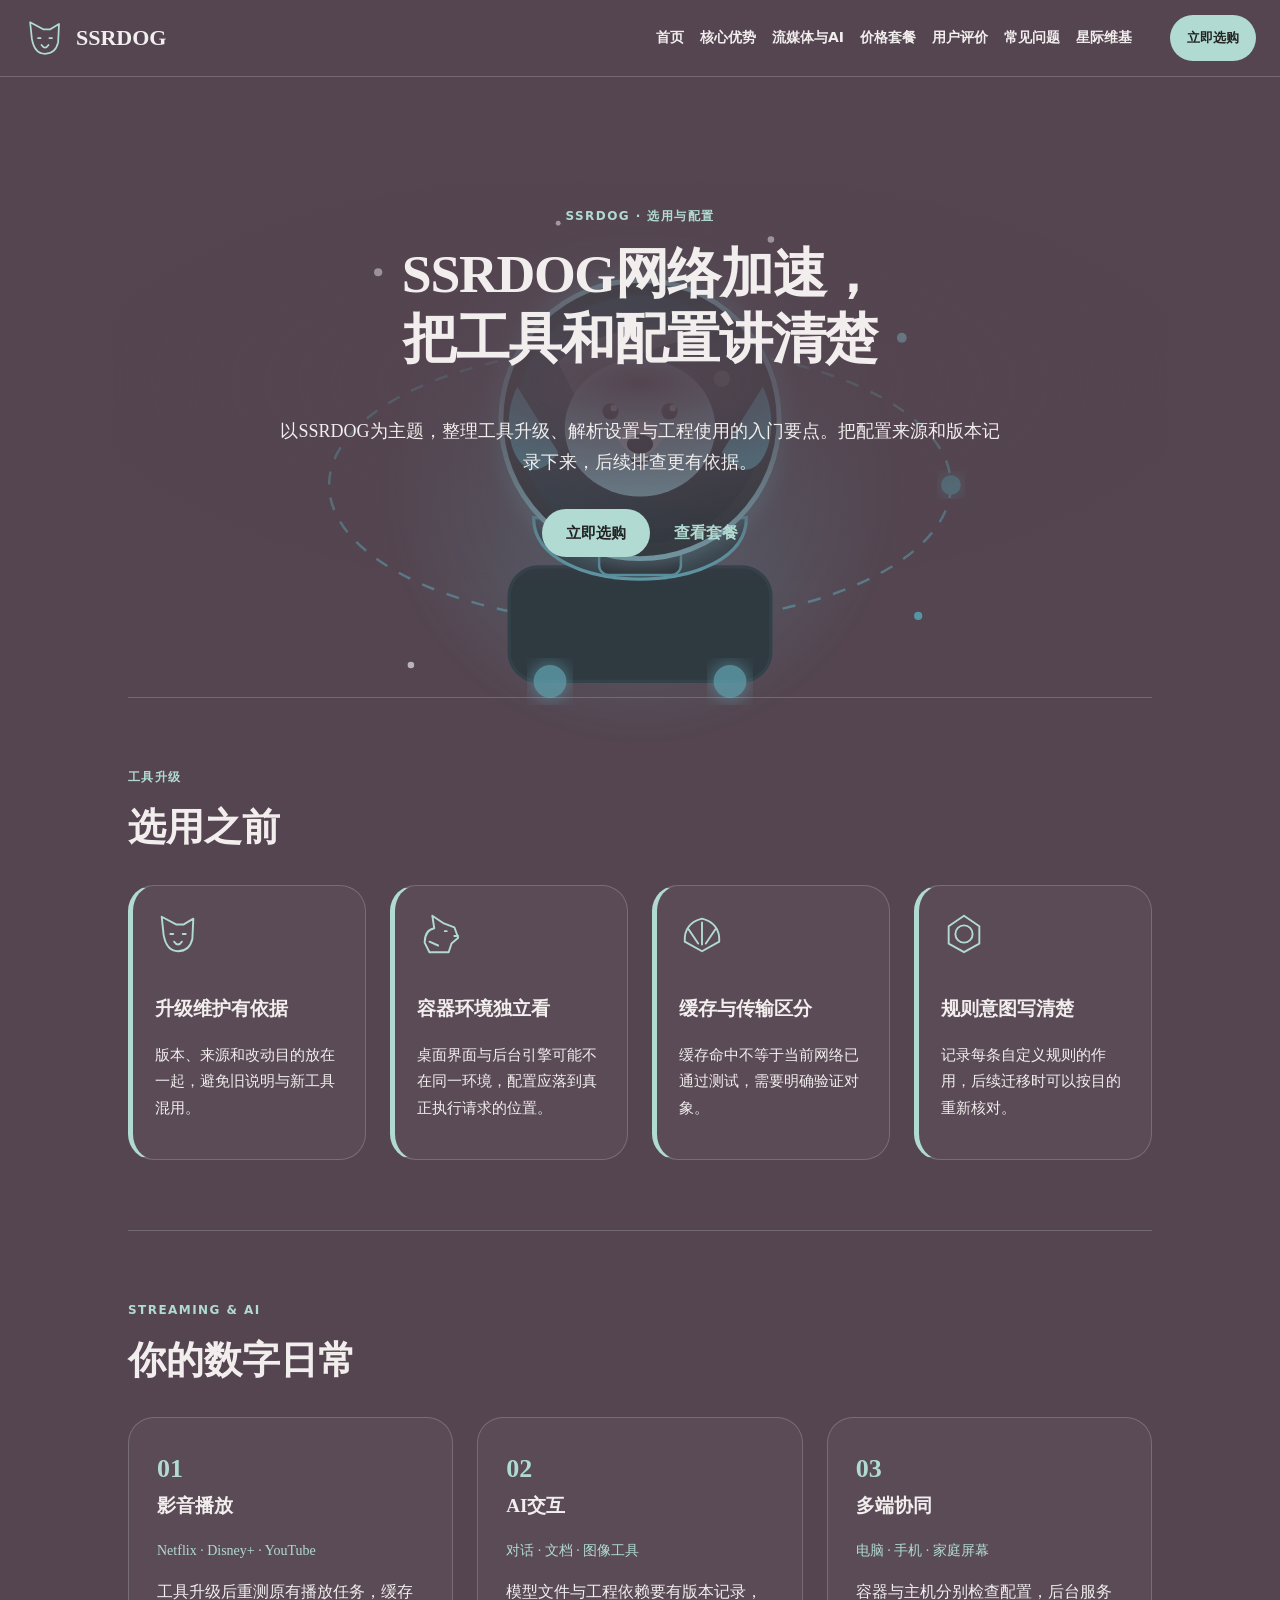
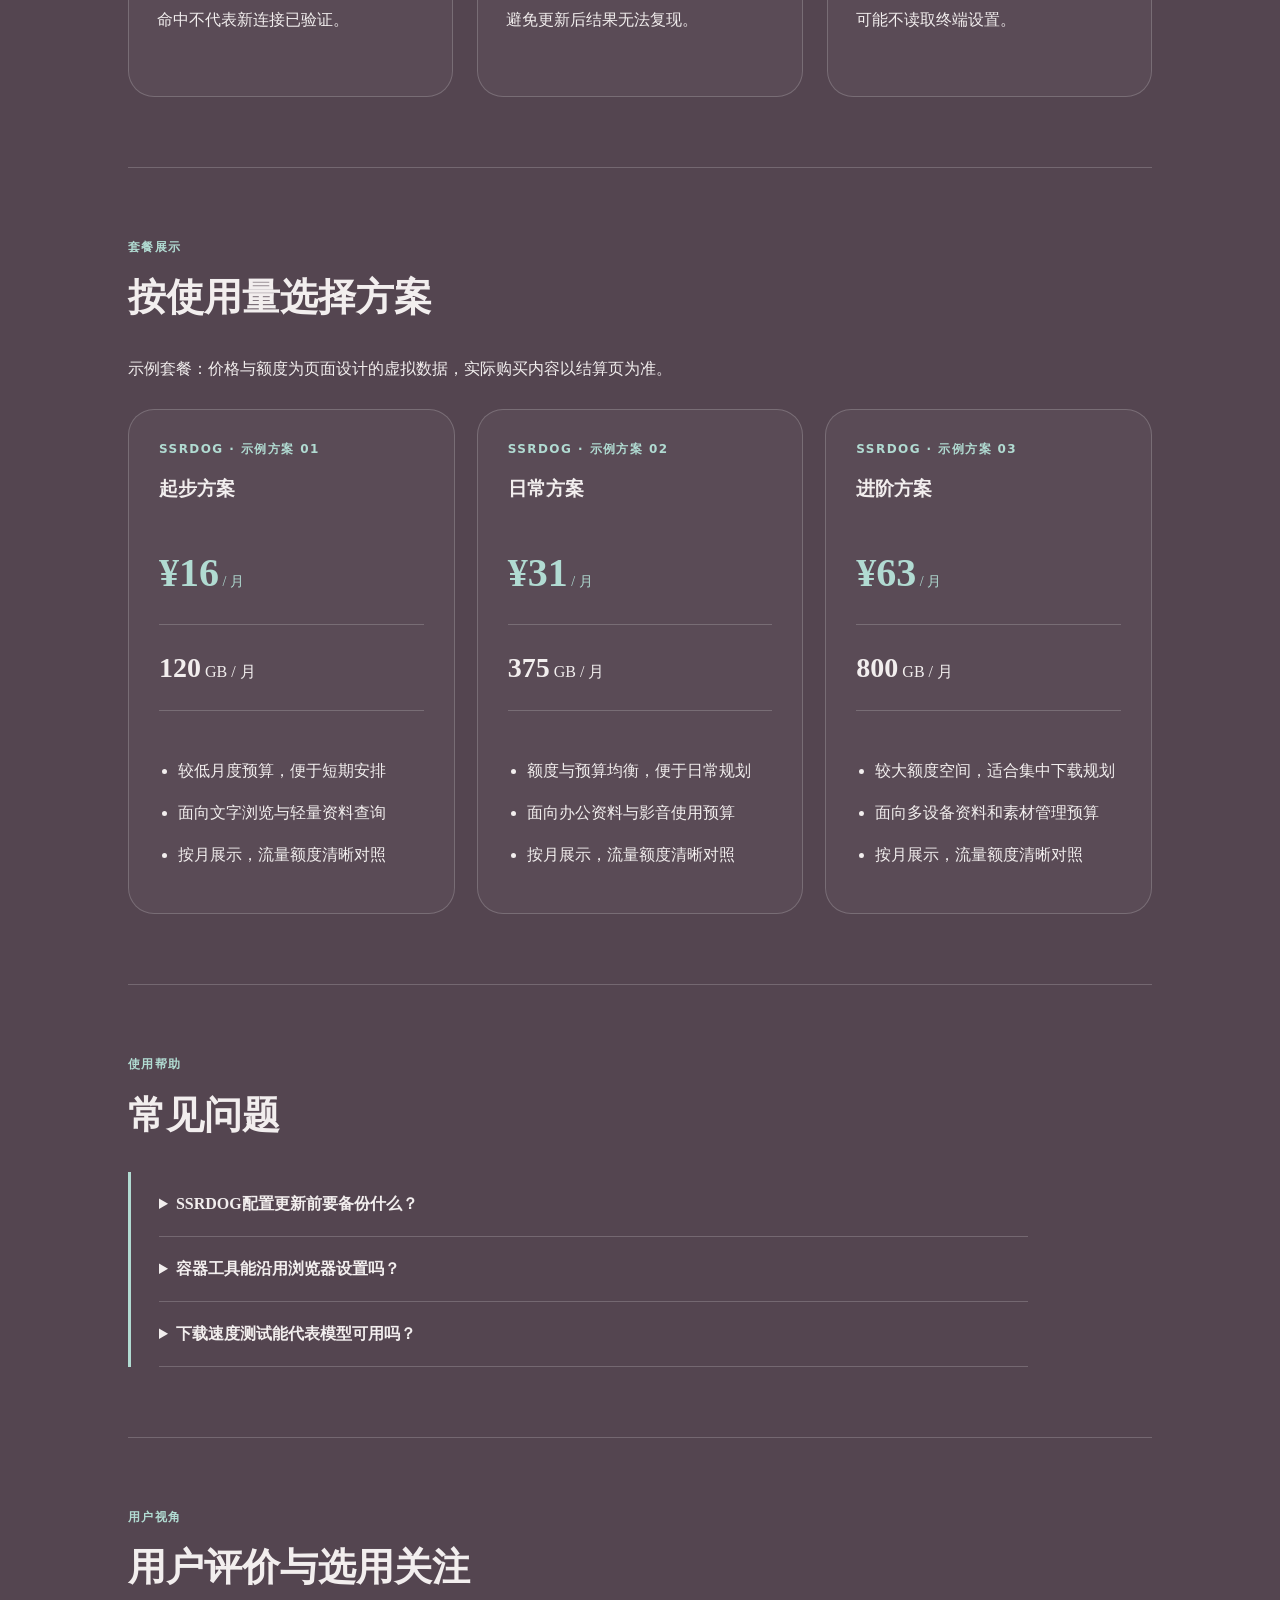
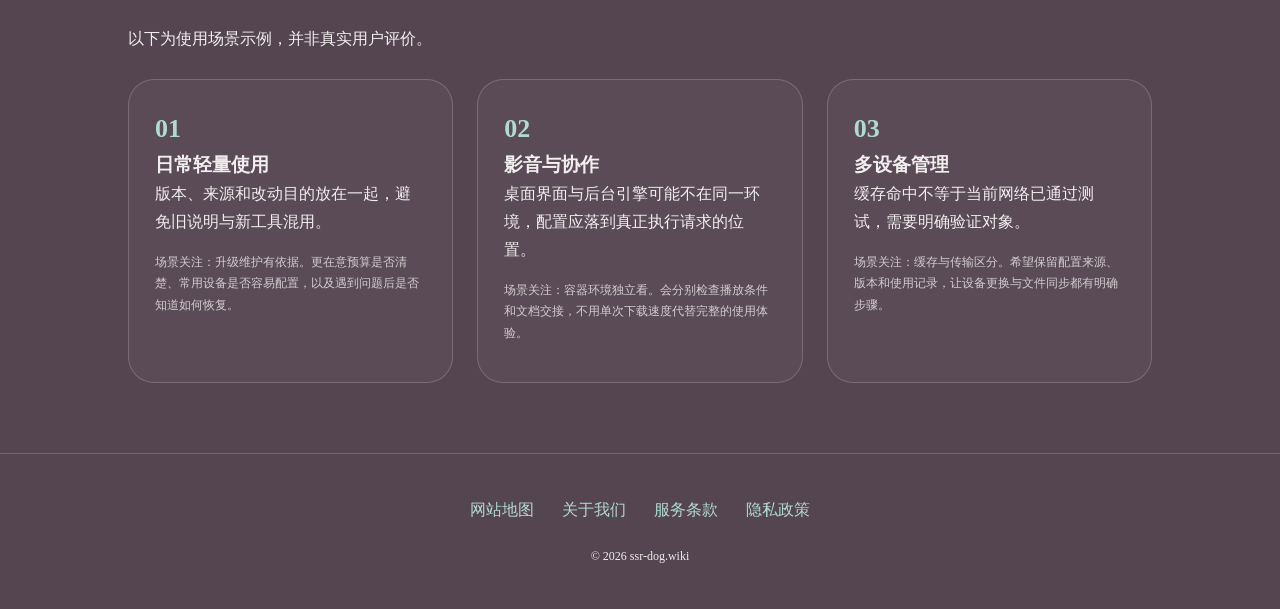
==== commit a29b688e: "Update layout: single-row nav, prominent hyperlinks, clickable cards, remove menu suffix" ====
--- a/index.html
+++ b/index.html
@@ -1,74 +1,13 @@
 <!DOCTYPE html>
-<html lang="zh-CN">
-<head>
-  <meta charset="UTF-8">
-  <meta name="viewport" content="width=device-width, initial-scale=1.0">
-  <title>SSRDOG 百科_现代代理协议原理_SSRDOG 节点网络知识库</title>
-  <meta name="description" content="SSRDOG 协议维基百科门户。详细梳理现代安全传输隧道、BGP 多线智能接入机制与流媒体多路径分流算法，打造权威技术知识图谱。">
-  <meta name="keywords" content="SSRDOG百科, SSRDOG节点, 科学上网梯子, 机场推荐, 代理协议, 网络加速器, 跨境专线">
-  <meta property="og:type" content="website">
-  <meta property="og:title" content="SSRDOG 百科_现代代理协议原理_SSRDOG 节点网络知识库">
-  <meta property="og:description" content="SSRDOG 协议维基百科门户。详细梳理现代安全传输隧道、BGP 多线智能接入机制与流媒体多路径分流算法，打造权威技术知识图谱。">
-  <meta property="og:url" content="https://ssr-dog.wiki/">
-  <meta property="og:site_name" content="SSRDOG">
-  <link rel="canonical" href="https://ssr-dog.wiki/">
-  <link rel="stylesheet" href="style.css">
-</head>
-<body>
-  
-  <header class="navbar">
-    <div class="container nav-inner">
-      <a href="index.html" class="brand-logo">
-        <span>SSRDOG</span>
-        <span class="brand-badge">专网加速</span>
-      </a>
-      <nav>
-        <ul class="nav-links">
-          <li><a href="index.html">首页门户</a></li>
-          <li><a href="index.html#features">核心优势</a></li>
-          <li><a href="index.html#pricing">方案详情</a></li>
-          <li><a href="index.html#faq">常见问题</a></li>
-          <li><a href="hound-wiki-digest.html">星际百科</a></li>
-          <li><a href="https://ww012.twilightaff.com/#/?code=A56DH1Af" class="btn-aff-cta" target="_blank" rel="nofollow" style="padding: 7px 18px; font-size: 13px;">即刻连接</a></li>
-        </ul>
-      </nav>
-    </div>
-  </header>
-
-
-  <!-- Hero Section -->
-  <header class="hero-section">
-    <div class="container">
-      <div class="hero-grid">
-        <div class="hero-content">
-          <span class="hero-tag">星际漫游知识库 · 协议底座百科</span>
-          <h1 class="hero-title">
-            SSRDOG 协议维基<br>
-            <span class="hero-title-highlight">探索跨境互联底层传输精粹</span>
-          </h1>
-          <p class="hero-desc">汇集现代代理协议演进、海底光缆路由拓扑与大规模分布式中继节点健康度调优方案，为专业极客提供硬核技术指引。</p>
-          <div class="hero-actions">
-            <a href="https://ww012.twilightaff.com/#/?code=A56DH1Af" class="btn-aff-cta" target="_blank" rel="nofollow">探索 SSRDOG 专网服务</a>
-            <a href="#pricing" class="btn-tizi-dofollow">查看配置规格</a>
-          </div>
-          <div style="font-size:13px; color:#9ca3af; display:flex; gap:16px; flex-wrap:wrap;">
-            <span>⚡ IEPL 独享专线</span>
-            <span>🔒 原生合规隧道</span>
-            <span>🎬 4K/8K 丝滑秒开</span>
-            <span>🤖 全域 AI 生产力</span>
-          </div>
-        </div>
-        <div class="hero-motion-wrapper">
-          
-<svg viewBox="0 0 520 440" width="100%" height="100%" xmlns="http://www.w3.org/2000/svg" style="max-height: 400px;">
+<html lang="zh-CN"><head><meta charset="UTF-8"><meta name="viewport" content="width=device-width,initial-scale=1"><title>SSRDOG网络加速，把工具和配置讲清楚｜选用指南</title><meta name="description" content="以SSRDOG为主题，整理工具升级、解析设置与工程使用的入门要点。把配置来源和版本记录下来，后续排查更有依据。"><meta name="keywords" content="SSRDOG,SSRDOG网络加速，把工具和配置讲清楚,星际维基,网络使用指南"><link rel="canonical" href="https://ssr-dog.wiki/"><meta property="og:type" content="website"><meta property="og:title" content="SSRDOG网络加速，把工具和配置讲清楚｜选用指南"><meta property="og:description" content="以SSRDOG为主题，整理工具升级、解析设置与工程使用的入门要点。把配置来源和版本记录下来，后续排查更有依据。"><meta property="og:url" content="https://ssr-dog.wiki/"><meta property="og:image" content="https://ssr-dog.wiki/share.png"><meta property="og:locale" content="zh_CN"><link rel="icon" href="favicon.svg" type="image/svg+xml"><link rel="stylesheet" href="style.css"><script defer src="menu.js"></script><script type="application/ld+json">{"@context": "https://schema.org", "@type": "WebPage", "name": "SSRDOG网络加速，把工具和配置讲清楚｜选用指南", "url": "https://ssr-dog.wiki/", "description": "以SSRDOG为主题，整理工具升级、解析设置与工程使用的入门要点。把配置来源和版本记录下来，后续排查更有依据。", "inLanguage": "zh-CN"}</script></head><body class="site-16 hero-D review-1 faq-2 nav-2"><div class="site-art" aria-hidden="true"><svg viewBox="0 0 520 440" width="100%" height="100%" xmlns="http://www.w3.org/2000/svg" style="max-height: 400px;">
   <defs>
     <linearGradient id="spaceGrad" x1="0" y1="0" x2="1" y2="1">
-      <stop offset="0%" stop-color="#3b0764"/>
-      <stop offset="100%" stop-color="#0f0926"/>
+      <stop offset="0%" stop-color="#10525b"/>
+      <stop offset="100%" stop-color="#0c2123"/>
     </linearGradient>
     <radialGradient id="nebulaGlow" cx="50%" cy="50%" r="50%">
-      <stop offset="0%" stop-color="#a855f7" stop-opacity="0.4"/>
-      <stop offset="100%" stop-color="#a855f7" stop-opacity="0"/>
+      <stop offset="0%" stop-color="#66d7e6" stop-opacity="0.4"/>
+      <stop offset="100%" stop-color="#66d7e6" stop-opacity="0"/>
     </radialGradient>
     <filter id="starGlow" x="-20%" y="-20%" width="140%" height="140%">
       <feGaussianBlur stdDeviation="6" result="blur" />
@@ -101,335 +40,55 @@
   <!-- Stars -->
   <g fill="#fff">
     <circle cx="100" cy="90" r="2.5" class="star-1" />
-    <circle cx="420" cy="130" r="3" class="star-2" fill="#c084fc" />
+    <circle cx="420" cy="130" r="3" class="star-2" fill="#91e4ef" />
     <circle cx="120" cy="330" r="2" class="star-3" />
-    <circle cx="430" cy="300" r="2.5" class="star-1" fill="#ec4899" />
+    <circle cx="430" cy="300" r="2.5" class="star-1" fill="#58cddc" />
     <circle cx="210" cy="60" r="1.5" />
     <circle cx="340" cy="70" r="2" />
   </g>
 
   <!-- Celestial Orbit Track -->
   <g class="orbit-ring" opacity="0.6">
-    <ellipse cx="260" cy="220" rx="190" ry="85" fill="none" stroke="#a855f7" stroke-width="1.5" stroke-dasharray="8,8" />
-    <circle cx="450" cy="220" r="6" fill="#ec4899" filter="url(#starGlow)" />
+    <ellipse cx="260" cy="220" rx="190" ry="85" fill="none" stroke="#66d7e6" stroke-width="1.5" stroke-dasharray="8,8" />
+    <circle cx="450" cy="220" r="6" fill="#58cddc" filter="url(#starGlow)" />
   </g>
 
   <!-- Astro Hound in Helmet -->
   <g class="astro-hound">
     <!-- Space Backpack Thrusters -->
-    <rect x="180" y="270" width="160" height="70" rx="18" fill="#1e1638" stroke="#271b4a" stroke-width="2" />
-    <circle cx="205" cy="340" r="10" fill="#a855f7" opacity="0.8" filter="url(#starGlow)" />
-    <circle cx="315" cy="340" r="10" fill="#a855f7" opacity="0.8" filter="url(#starGlow)" />
+    <rect x="180" y="270" width="160" height="70" rx="18" fill="#183236" stroke="#1e4247" stroke-width="2" />
+    <circle cx="205" cy="340" r="10" fill="#66d7e6" opacity="0.8" filter="url(#starGlow)" />
+    <circle cx="315" cy="340" r="10" fill="#66d7e6" opacity="0.8" filter="url(#starGlow)" />
 
     <!-- Dog Space Suit Body -->
-    <path d="M195 240 C195 290 325 290 325 240 Z" fill="#2d1f4e" stroke="#a855f7" stroke-width="2" />
-    <rect x="235" y="255" width="50" height="20" rx="6" fill="#140e2b" stroke="#ec4899" stroke-width="1.5" />
+    <path d="M195 240 C195 290 325 290 325 240 Z" fill="#22464b" stroke="#66d7e6" stroke-width="2" />
+    <rect x="235" y="255" width="50" height="20" rx="6" fill="#102629" stroke="#58cddc" stroke-width="1.5" />
 
     <!-- Helmet Glass Dome Outer Ring -->
-    <circle cx="260" cy="180" r="85" fill="#1a1236" stroke="#c084fc" stroke-width="3" filter="url(#starGlow)" />
+    <circle cx="260" cy="180" r="85" fill="#153033" stroke="#91e4ef" stroke-width="3" filter="url(#starGlow)" />
     <circle cx="260" cy="180" r="76" fill="url(#spaceGrad)" opacity="0.9" />
 
     <!-- Dog Inside Helmet -->
     <!-- Floppy Hound Ears -->
-    <path d="M185 160 C170 190 190 230 210 200 Z" fill="#7c3aed" />
-    <path d="M335 160 C350 190 330 230 310 200 Z" fill="#7c3aed" />
+    <path d="M185 160 C170 190 190 230 210 200 Z" fill="#4ccbdb" />
+    <path d="M335 160 C350 190 330 230 310 200 Z" fill="#4ccbdb" />
 
     <!-- Hound Face -->
-    <ellipse cx="260" cy="185" rx="46" ry="42" fill="#c084fc" />
-    <path d="M245 190 Q260 170 275 190 Q260 215 245 190 Z" fill="#e9d5ff" />
+    <ellipse cx="260" cy="185" rx="46" ry="42" fill="#91e4ef" />
+    <path d="M245 190 Q260 170 275 190 Q260 215 245 190 Z" fill="#daf7fa" />
 
     <!-- Eyes (Cute Astro Gaze) -->
-    <circle cx="242" cy="175" r="5" fill="#140e2b" />
+    <circle cx="242" cy="175" r="5" fill="#102629" />
     <circle cx="244" cy="173" r="2" fill="#fff" />
-    <circle cx="278" cy="175" r="5" fill="#140e2b" />
+    <circle cx="278" cy="175" r="5" fill="#102629" />
     <circle cx="280" cy="173" r="2" fill="#fff" />
 
     <!-- Snout & Nose -->
-    <ellipse cx="260" cy="195" rx="8" ry="6" fill="#140e2b" />
-    <path d="M255 204 Q260 210 265 204" fill="none" stroke="#140e2b" stroke-width="2" stroke-linecap="round" />
+    <ellipse cx="260" cy="195" rx="8" ry="6" fill="#102629" />
+    <path d="M255 204 Q260 210 265 204" fill="none" stroke="#102629" stroke-width="2" stroke-linecap="round" />
 
     <!-- Helmet Glass Reflection Glare -->
     <path d="M210 145 C230 125 270 120 295 130 C270 135 240 145 220 165 Z" fill="#fff" opacity="0.35" />
     <circle cx="310" cy="155" r="5" fill="#fff" opacity="0.4" />
   </g>
-</svg>
-
-        </div>
-      </div>
-    </div>
-  </header>
-
-  <!-- Features Section -->
-  <section id="features" style="padding: 70px 0;">
-    <div class="container">
-      <div style="text-align:center; max-width:700px; margin:0 auto 40px;">
-        <h2 style="font-size:30px; font-weight:800; margin-bottom:12px; color:#fff;">企业级国际专网核心优势</h2>
-        <p style="color:#9ca3af; font-size:15px;">彻底告别公网封锁与高峰拥堵，以工程级标准重新定义跨境网络加速体验</p>
-      </div>
-      <div class="features-grid">
-        
-        <div class="feature-card">
-          <div class="feature-icon">🚀</div>
-          <h3 class="feature-title">纯物理 IEPL 专线直达</h3>
-          <p class="feature-desc">全链路绕过公网高峰国际出口瓶颈与审查拥塞，将晚高峰丢包率压低至 0.1% 以下，带来秒开超清的连通质感。</p>
-        </div>
-        
-        <div class="feature-card">
-          <div class="feature-icon">🎬</div>
-          <h3 class="feature-title">4K/8K 极清流媒体解锁</h3>
-          <p class="feature-desc">部署自研纯净住宅 IP 资源池，稳定解锁 Netflix、Disney+、YouTube HDR 及海外主流流媒体高码率画质。</p>
-        </div>
-        
-        <div class="feature-card">
-          <div class="feature-icon">🤖</div>
-          <h3 class="feature-title">AI 大模型流式低延迟响应</h3>
-          <p class="feature-desc">深度优化针对 ChatGPT-4o、Claude 3.5 Sonnet 与 Midjourney 的 HTTP 长连接，彻底告别打字机生成超时中断。</p>
-        </div>
-        
-        <div class="feature-card">
-          <div class="feature-icon">⚡</div>
-          <h3 class="feature-title">自研多路径毫秒自愈切换</h3>
-          <p class="feature-desc">运维探测集群 7×24 小时全时段轮询，遭遇国际海缆异常自动毫秒级绕道亚太与欧美冗余通道，业务平稳无感。</p>
-        </div>
-        
-        <div class="feature-card">
-          <div class="feature-icon">📱</div>
-          <h3 class="feature-title">全平台客户端一键智能配置</h3>
-          <p class="feature-desc">无缝适配 Windows、macOS、iOS、Android 及软路由全系客户端，多端设备并发在线互不干扰。</p>
-        </div>
-        
-        <div class="feature-card">
-          <div class="feature-icon">🔒</div>
-          <h3 class="feature-title">端到端高强度传输加密</h3>
-          <p class="feature-desc">现代工业级加密隧道封装，实施零活动日志策略，有效阻断公共 WiFi 嗅探与 DNS 污染。</p>
-        </div>
-        
-      </div>
-    </div>
-  </section>
-
-  <!-- Pricing Section (Targeted by Hero CTA) -->
-  <section id="pricing" class="pricing-section">
-    <div class="container">
-      <div style="text-align:center; max-width:700px; margin:0 auto 20px;">
-        <h2 style="font-size:30px; font-weight:800; margin-bottom:12px; color:#fff;">查看配置规格</h2>
-        <p style="color:#9ca3af; font-size:15px;">灵活弹性的专网方案，满足个人探索、影音娱乐与商业出海全场景需求</p>
-      </div>
-      <div class="pricing-grid">
-        
-        <div class="price-card">
-          
-          <h3 style="font-size:20px; color:#fff; font-weight:700;">入门尝鲜版</h3>
-          <div class="price-tag">¥18.8 <span>/ 月付</span></div>
-          <ul class="price-features">
-            <li>每月 120GB 独享高速专线流量</li><li>支持 2 台设备同时并发在线</li><li>千兆骨干节点与全流媒体解锁</li><li>基础智能规则分流支持</li>
-          </ul>
-          <a href="https://ww012.twilightaff.com/#/?code=A56DH1Af" class="btn-aff-cta" target="_blank" rel="nofollow" style="width:100%; margin-top:auto;">即刻选购开通</a>
-        </div>
-        
-        <div class="price-card featured">
-          <div style="position:absolute; top:-12px; right:20px; background:#a855f7; color:#000; font-size:11px; font-weight:800; padding:2px 10px; border-radius:12px;">强烈推荐</div>
-          <h3 style="font-size:20px; color:#fff; font-weight:700;">进阶旗舰版</h3>
-          <div class="price-tag">¥38.8 <span>/ 月付</span></div>
-          <ul class="price-features">
-            <li>每月 350GB 充沛极速专线流量</li><li>支持 5 台设备无限制并发在线</li><li>晚高峰千兆满血极速带宽优先调度</li><li>原生住宅 IP 与 AI 流式生成专项优化</li><li>全时段工单与一对一排障支持</li>
-          </ul>
-          <a href="https://ww012.twilightaff.com/#/?code=A56DH1Af" class="btn-aff-cta" target="_blank" rel="nofollow" style="width:100%; margin-top:auto;">即刻选购开通</a>
-        </div>
-        
-        <div class="price-card">
-          
-          <h3 style="font-size:20px; color:#fff; font-weight:700;">尊享年度版</h3>
-          <div class="price-tag">¥328 <span>/ 年付 · 立省30%</span></div>
-          <ul class="price-features">
-            <li>每月 600GB 顶级 IEPL 专网流量</li><li>不限设备并发连接数量</li><li>尊享超低时延专属电竞游戏节点</li><li>全天候高优先级多路径智能容灾自愈</li><li>赠送全平台客户端定制配置指导</li>
-          </ul>
-          <a href="https://ww012.twilightaff.com/#/?code=A56DH1Af" class="btn-aff-cta" target="_blank" rel="nofollow" style="width:100%; margin-top:auto;">即刻选购开通</a>
-        </div>
-        
-      </div>
-    </div>
-  </section>
-
-  <!-- Articles Preview Section (Responsive Card Grid) -->
-  <section style="padding: 65px 0;">
-    <div class="container">
-      <div style="display:flex; justify-content:space-between; align-items:center; margin-bottom:30px; flex-wrap:wrap; gap:12px;">
-        <div>
-          <h2 style="font-size:26px; font-weight:800; color:#fff;">星际百科 · 深度技术专栏</h2>
-          <p style="color:#9ca3af; font-size:14px;">探索国际专网架构、协议低时延调优与出海实用技术报告</p>
-        </div>
-        <a href="hound-wiki-digest.html" style="color:#c084fc; font-weight:600; font-size:14px;">查看全部专栏文章 →</a>
-      </div>
-      <div style="display:grid; grid-template-columns:repeat(auto-fit, minmax(280px, 1fr)); gap:20px;">
-        
-        <div class="article-card" style="background:#140e2b; border:1px solid #271b4a; border-radius:14px; padding:24px; display:flex; flex-direction:column; justify-content:space-between; transition:transform 0.25s ease, box-shadow 0.25s ease, border-color 0.25s ease; box-shadow: 0 4px 16px rgba(0,0,0,0.12);">
-          <div>
-            <div style="display:flex; justify-content:space-between; align-items:center; margin-bottom:12px;">
-              <span style="font-size:11px; color:#c084fc; background:#a855f722; border:1px solid #a855f744; padding:3px 10px; border-radius:12px; font-weight:600;">协议前沿</span>
-              <span style="font-size:12px; color:#6b7280;">2026 技术专栏</span>
-            </div>
-            <h4 style="margin:10px 0 10px; font-size:17px; font-weight:700; line-height:1.45;"><a href="ssrdog-quic-http3-multipath-protocol.html" style="color:#fff;">QUIC 与 HTTP/3 在跨境大延迟积链路中的传输优化探秘</a></h4>
-            <p style="font-size:13px; color:#9ca3af; line-height:1.65; margin-bottom:16px;">探讨企业级跨境专网互联、低延迟传输协议与高可靠出海网络的工程调优指南...</p>
-          </div>
-          <div style="border-top:1px solid #271b4a; padding-top:12px; margin-top:auto; display:flex; justify-content:space-between; align-items:center;">
-            <span style="font-size:12px; color:#6b7280;">SSRDOG 实验室</span>
-            <a href="ssrdog-quic-http3-multipath-protocol.html" style="color:#c084fc; font-size:13px; font-weight:600; display:inline-flex; align-items:center; gap:4px;">阅读深度报告 →</a>
-          </div>
-        </div>
-        
-        <div class="article-card" style="background:#140e2b; border:1px solid #271b4a; border-radius:14px; padding:24px; display:flex; flex-direction:column; justify-content:space-between; transition:transform 0.25s ease, box-shadow 0.25s ease, border-color 0.25s ease; box-shadow: 0 4px 16px rgba(0,0,0,0.12);">
-          <div>
-            <div style="display:flex; justify-content:space-between; align-items:center; margin-bottom:12px;">
-              <span style="font-size:11px; color:#c084fc; background:#a855f722; border:1px solid #a855f744; padding:3px 10px; border-radius:12px; font-weight:600;">路由容灾</span>
-              <span style="font-size:12px; color:#6b7280;">2026 技术专栏</span>
-            </div>
-            <h4 style="margin:10px 0 10px; font-size:17px; font-weight:700; line-height:1.45;"><a href="ssrdog-bgp-anycast-routing-redundancy.html" style="color:#fff;">BGP Anycast 与跨境专线主备切换的无感容灾机制分析</a></h4>
-            <p style="font-size:13px; color:#9ca3af; line-height:1.65; margin-bottom:16px;">探讨企业级跨境专网互联、低延迟传输协议与高可靠出海网络的工程调优指南...</p>
-          </div>
-          <div style="border-top:1px solid #271b4a; padding-top:12px; margin-top:auto; display:flex; justify-content:space-between; align-items:center;">
-            <span style="font-size:12px; color:#6b7280;">SSRDOG 实验室</span>
-            <a href="ssrdog-bgp-anycast-routing-redundancy.html" style="color:#c084fc; font-size:13px; font-weight:600; display:inline-flex; align-items:center; gap:4px;">阅读深度报告 →</a>
-          </div>
-        </div>
-        
-        <div class="article-card" style="background:#140e2b; border:1px solid #271b4a; border-radius:14px; padding:24px; display:flex; flex-direction:column; justify-content:space-between; transition:transform 0.25s ease, box-shadow 0.25s ease, border-color 0.25s ease; box-shadow: 0 4px 16px rgba(0,0,0,0.12);">
-          <div>
-            <div style="display:flex; justify-content:space-between; align-items:center; margin-bottom:12px;">
-              <span style="font-size:11px; color:#c084fc; background:#a855f722; border:1px solid #a855f744; padding:3px 10px; border-radius:12px; font-weight:600;">隐私防御</span>
-              <span style="font-size:12px; color:#6b7280;">2026 技术专栏</span>
-            </div>
-            <h4 style="margin:10px 0 10px; font-size:17px; font-weight:700; line-height:1.45;"><a href="ssrdog-dns-leak-webrtc-hardening-guide.html" style="color:#fff;">从根源阻断 DNS 污染与 WebRTC 本地真实 IP 泄漏实战手册</a></h4>
-            <p style="font-size:13px; color:#9ca3af; line-height:1.65; margin-bottom:16px;">探讨企业级跨境专网互联、低延迟传输协议与高可靠出海网络的工程调优指南...</p>
-          </div>
-          <div style="border-top:1px solid #271b4a; padding-top:12px; margin-top:auto; display:flex; justify-content:space-between; align-items:center;">
-            <span style="font-size:12px; color:#6b7280;">SSRDOG 实验室</span>
-            <a href="ssrdog-dns-leak-webrtc-hardening-guide.html" style="color:#c084fc; font-size:13px; font-weight:600; display:inline-flex; align-items:center; gap:4px;">阅读深度报告 →</a>
-          </div>
-        </div>
-        
-        <div class="article-card" style="background:#140e2b; border:1px solid #271b4a; border-radius:14px; padding:24px; display:flex; flex-direction:column; justify-content:space-between; transition:transform 0.25s ease, box-shadow 0.25s ease, border-color 0.25s ease; box-shadow: 0 4px 16px rgba(0,0,0,0.12);">
-          <div>
-            <div style="display:flex; justify-content:space-between; align-items:center; margin-bottom:12px;">
-              <span style="font-size:11px; color:#c084fc; background:#a855f722; border:1px solid #a855f744; padding:3px 10px; border-radius:12px; font-weight:600;">客户端生态</span>
-              <span style="font-size:12px; color:#6b7280;">2026 技术专栏</span>
-            </div>
-            <h4 style="margin:10px 0 10px; font-size:17px; font-weight:700; line-height:1.45;"><a href="ssrdog-singbox-clash-config-automation.html" style="color:#fff;">Sing-Box 与 Clash 内核规则自动化转换与订阅解析解析</a></h4>
-            <p style="font-size:13px; color:#9ca3af; line-height:1.65; margin-bottom:16px;">探讨企业级跨境专网互联、低延迟传输协议与高可靠出海网络的工程调优指南...</p>
-          </div>
-          <div style="border-top:1px solid #271b4a; padding-top:12px; margin-top:auto; display:flex; justify-content:space-between; align-items:center;">
-            <span style="font-size:12px; color:#6b7280;">SSRDOG 实验室</span>
-            <a href="ssrdog-singbox-clash-config-automation.html" style="color:#c084fc; font-size:13px; font-weight:600; display:inline-flex; align-items:center; gap:4px;">阅读深度报告 →</a>
-          </div>
-        </div>
-        
-        <div class="article-card" style="background:#140e2b; border:1px solid #271b4a; border-radius:14px; padding:24px; display:flex; flex-direction:column; justify-content:space-between; transition:transform 0.25s ease, box-shadow 0.25s ease, border-color 0.25s ease; box-shadow: 0 4px 16px rgba(0,0,0,0.12);">
-          <div>
-            <div style="display:flex; justify-content:space-between; align-items:center; margin-bottom:12px;">
-              <span style="font-size:11px; color:#c084fc; background:#a855f722; border:1px solid #a855f744; padding:3px 10px; border-radius:12px; font-weight:600;">AI研发</span>
-              <span style="font-size:12px; color:#6b7280;">2026 技术专栏</span>
-            </div>
-            <h4 style="margin:10px 0 10px; font-size:17px; font-weight:700; line-height:1.45;"><a href="ssrdog-huggingface-model-download-acceleration.html" style="color:#fff;">海外开源 AI 大模型权重文件千兆级高速拉取调优技巧</a></h4>
-            <p style="font-size:13px; color:#9ca3af; line-height:1.65; margin-bottom:16px;">探讨企业级跨境专网互联、低延迟传输协议与高可靠出海网络的工程调优指南...</p>
-          </div>
-          <div style="border-top:1px solid #271b4a; padding-top:12px; margin-top:auto; display:flex; justify-content:space-between; align-items:center;">
-            <span style="font-size:12px; color:#6b7280;">SSRDOG 实验室</span>
-            <a href="ssrdog-huggingface-model-download-acceleration.html" style="color:#c084fc; font-size:13px; font-weight:600; display:inline-flex; align-items:center; gap:4px;">阅读深度报告 →</a>
-          </div>
-        </div>
-        
-        <div class="article-card" style="background:#140e2b; border:1px solid #271b4a; border-radius:14px; padding:24px; display:flex; flex-direction:column; justify-content:space-between; transition:transform 0.25s ease, box-shadow 0.25s ease, border-color 0.25s ease; box-shadow: 0 4px 16px rgba(0,0,0,0.12);">
-          <div>
-            <div style="display:flex; justify-content:space-between; align-items:center; margin-bottom:12px;">
-              <span style="font-size:11px; color:#c084fc; background:#a855f722; border:1px solid #a855f744; padding:3px 10px; border-radius:12px; font-weight:600;">开发协同</span>
-              <span style="font-size:12px; color:#6b7280;">2026 技术专栏</span>
-            </div>
-            <h4 style="margin:10px 0 10px; font-size:17px; font-weight:700; line-height:1.45;"><a href="ssrdog-docker-github-developer-productivity.html" style="color:#fff;">提升全球分布式开发者工作流：GitHub 与容器镜像极速同步</a></h4>
-            <p style="font-size:13px; color:#9ca3af; line-height:1.65; margin-bottom:16px;">探讨企业级跨境专网互联、低延迟传输协议与高可靠出海网络的工程调优指南...</p>
-          </div>
-          <div style="border-top:1px solid #271b4a; padding-top:12px; margin-top:auto; display:flex; justify-content:space-between; align-items:center;">
-            <span style="font-size:12px; color:#6b7280;">SSRDOG 实验室</span>
-            <a href="ssrdog-docker-github-developer-productivity.html" style="color:#c084fc; font-size:13px; font-weight:600; display:inline-flex; align-items:center; gap:4px;">阅读深度报告 →</a>
-          </div>
-        </div>
-        
-      </div>
-    </div>
-  </section>
-
-  <!-- FAQ Section -->
-  <section id="faq" style="padding: 60px 0; background:#0b071a;">
-    <div class="container" style="max-width:800px;">
-      <div style="text-align:center; margin-bottom:36px;">
-        <h2 style="font-size:28px; font-weight:800; color:#fff; margin-bottom:10px;">常见问题解答</h2>
-        <p style="color:#9ca3af; font-size:14px;">了解 SSRDOG 的专线机制、使用技巧与常见疑难解答</p>
-      </div>
-      
-        <div style="background:#140e2b; border:1px solid #271b4a; border-radius:12px; padding:22px; margin-bottom:16px;">
-          <h3 style="font-size:16px; color:#c084fc; margin-bottom:8px;">Q: 如何配置 SSRDOG 的网络加速服务？</h3>
-          <p style="font-size:14px; color:#9ca3af; line-height:1.7;">A: 注册账号后，在用户管理后台根据您的操作系统（Windows、Mac、iPhone、Android）一键同步节点配置至 Clash、Shadowrocket、Sing-Box 等常见客户端，无需复杂繁琐的手动配置。</p>
-        </div>
-        
-        <div style="background:#140e2b; border:1px solid #271b4a; border-radius:12px; padding:22px; margin-bottom:16px;">
-          <h3 style="font-size:16px; color:#c084fc; margin-bottom:8px;">Q: SSRDOG 在晚高峰用网时段的表现如何？</h3>
-          <p style="font-size:14px; color:#9ca3af; line-height:1.7;">A: SSRDOG 全线采用合规商业 IEPL 内网专线，国内入口直连国际物理海底光缆，彻底绕过公网高峰拥堵与国际出口限制，晚高峰依然保持千兆满血与极低丢包。</p>
-        </div>
-        
-        <div style="background:#140e2b; border:1px solid #271b4a; border-radius:12px; padding:22px; margin-bottom:16px;">
-          <h3 style="font-size:16px; color:#c084fc; margin-bottom:8px;">Q: 支持海外主流流媒体与 AI 大语言模型吗？</h3>
-          <p style="font-size:14px; color:#9ca3af; line-height:1.7;">A: 完全支持。我们部署了充足的原生住宅 IP 资源池，稳定解锁 Netflix、Disney+、ChatGPT-4o、Claude 3.5、Midjourney 等前沿数字工具。</p>
-        </div>
-        
-        <div style="background:#140e2b; border:1px solid #271b4a; border-radius:12px; padding:22px; margin-bottom:16px;">
-          <h3 style="font-size:16px; color:#c084fc; margin-bottom:8px;">Q: 多设备同时连接有数量限制吗？</h3>
-          <p style="font-size:14px; color:#9ca3af; line-height:1.7;">A: 根据您选购的套餐规格，支持 2 台至不限设备同时并发连接，满足手机、平板、电脑及家庭智能电视的同步出海需求。</p>
-        </div>
-        
-    </div>
-  </section>
-
-  
-  <footer>
-    <div class="container">
-      <div class="footer-grid">
-        <div>
-          <div style="font-weight: 800; font-size: 18px; color: #fff; margin-bottom: 12px;">SSRDOG</div>
-          <p style="line-height: 1.7; font-size: 13px; color: #9ca3af; margin-bottom: 16px;">
-            专注高可用跨境专网通信、流媒体无缝直连与大模型协同加速。端到端数据传输高强度封装，全节点高冗余备援，护航极速出海体验。
-          </p>
-          <div style="font-size: 12px; color: #6b7280;">© 2026 ssr-dog.wiki · 保留所有权利</div>
-        </div>
-        <div>
-          <h4 style="color: #fff; font-size: 15px; margin-bottom: 14px;">技术专栏与资讯</h4>
-          <ul class="footer-links">
-            <li><a href="hound-wiki-digest.html">星际百科</a></li>
-            <li><a href="index.html#pricing">套餐方案明细</a></li>
-            <li><a href="index.html#features">网络技术架构</a></li>
-            <li><a href="index.html#faq">常见答疑指引</a></li>
-          </ul>
-        </div>
-        <div>
-          <h4 style="color: #fff; font-size: 15px; margin-bottom: 14px;">合规服务与隐私</h4>
-          <ul class="footer-links">
-            <li><a href="about.html">关于我们</a></li>
-            <li><a href="terms.html">服务协议准则</a></li>
-            <li><a href="privacy.html">隐私与零日志承诺</a></li>
-            <li><a href="sitemap.html">网站地图导览</a></li>
-          </ul>
-        </div>
-        <div>
-          <h4 style="color: #fff; font-size: 15px; margin-bottom: 14px;">推荐探索</h4>
-          <ul class="footer-links">
-            <li><a href="https://dajichang.mom/" target="_blank" style="color: #c084fc; font-weight: 600;">2026 最新梯子推荐</a></li>
-            <li><a href="https://ww012.twilightaff.com/#/?code=A56DH1Af" target="_blank" rel="nofollow" style="color: #c084fc;">开启极速专网服务</a></li>
-          </ul>
-        </div>
-      </div>
-      <div style="border-top: 1px solid #271b4a; padding-top: 20px; text-align: center; font-size: 12px; color: #6b7280;">
-        免责声明：本站提供之网络评测与技术资料仅供跨境学术探索、合法国际贸易与多媒体开发协作使用。请严格遵守所在地区网络法规。
-      </div>
-    </div>
-  </footer>
-
-</body>
-</html>
+</svg></div><header class="site-header"><div class="nav-wrap"><a class="brand" href="index.html"><svg class="brand-mark" viewBox="0 0 48 48" aria-hidden="true"><path d="M9 25L7 6L22 14H30L40 8L39 29Q36 42 24 42Q12 42 9 25Z M16 24H19 M29 24H32 M20 32Q24 38 28 32" fill="none" stroke="currentColor" stroke-width="2" stroke-linecap="round" stroke-linejoin="round"/></svg><span>SSRDOG</span></a><nav id="site-menu" aria-label="主导航"><a href="index.html">首页</a><a href="index.html#features">核心优势</a><a href="index.html#streaming">流媒体与AI</a><a href="index.html#pricing">价格套餐</a><a href="index.html#testimonials">用户评价</a><a href="index.html#faq">常见问题</a><a href="hound-wiki-digest.html">星际维基</a></nav><div class="nav-actions"><a class="button compact" href="https://ww012.twilightaff.com/#/?code=A56DH1Af" target="_blank" rel="sponsored nofollow noopener">立即选购</a><button type="button" class="menu-toggle" aria-label="切换主导航菜单" aria-controls="site-menu" aria-expanded="false"><span></span><span></span></button></div></div></header><main class="site-main"><section class="hero-section"><div class="hero-copy"><span class="eyebrow">SSRDOG · 选用与配置</span><h1>SSRDOG网络加速，把工具和配置讲清楚</h1><p class="hero-intro">以SSRDOG为主题，整理工具升级、解析设置与工程使用的入门要点。把配置来源和版本记录下来，后续排查更有依据。</p><div class="hero-actions"><a class="button" href="https://ww012.twilightaff.com/#/?code=A56DH1Af" target="_blank" rel="sponsored nofollow noopener">立即选购</a><a class="text-button" href="#pricing">查看套餐</a></div></div></section><section id="features" class="section "><div class="section-heading"><span class="eyebrow">工具升级</span><h2>选用之前</h2></div><div class="features tiles"><div class="feature"><svg class="" viewBox="0 0 48 48" aria-hidden="true"><path d="M9 25L7 6L22 14H30L40 8L39 29Q36 42 24 42Q12 42 9 25Z M16 24H19 M29 24H32 M20 32Q24 38 28 32" fill="none" stroke="currentColor" stroke-width="2" stroke-linecap="round" stroke-linejoin="round"/></svg><div><h3>升级维护有依据</h3><p>版本、来源和改动目的放在一起，避免旧说明与新工具混用。</p></div></div><div class="feature"><svg class="" viewBox="0 0 48 48" aria-hidden="true"><path d="M8 33Q8 20 18 18L16 5L28 13L39 17L43 28L36 34L33 43H13Z M29 21H31 M39 26H43 M13 32L22 36" fill="none" stroke="currentColor" stroke-width="2" stroke-linecap="round" stroke-linejoin="round"/></svg><div><h3>容器环境独立看</h3><p>桌面界面与后台引擎可能不在同一环境，配置应落到真正执行请求的位置。</p></div></div><div class="feature"><svg class="" viewBox="0 0 48 48" aria-hidden="true"><path d="M6 32Q5 13 24 8Q43 13 42 32L24 42Z M24 12V35 M10 19L20 34 M38 19L28 34" fill="none" stroke="currentColor" stroke-width="2" stroke-linecap="round" stroke-linejoin="round"/></svg><div><h3>缓存与传输区分</h3><p>缓存命中不等于当前网络已通过测试，需要明确验证对象。</p></div></div><div class="feature"><svg class="" viewBox="0 0 48 48" aria-hidden="true"><path d="M24 5L40 16V34L24 43L8 34V16Z M15 24a9 9 0 1 0 18 0a9 9 0 1 0-18 0" fill="none" stroke="currentColor" stroke-width="2" stroke-linecap="round" stroke-linejoin="round"/></svg><div><h3>规则意图写清楚</h3><p>记录每条自定义规则的作用，后续迁移时可以按目的重新核对。</p></div></div></div></section><section id="streaming" class="section "><div class="section-heading"><span class="eyebrow">STREAMING & AI</span><h2>你的数字日常</h2></div><div class="use-cases columns"><div class="use-case"><span class="item-no">01</span><h3>影音播放</h3><p class="platforms">Netflix · Disney+ · YouTube</p><p>工具升级后重测原有播放任务，缓存命中不代表新连接已验证。</p></div><div class="use-case"><span class="item-no">02</span><h3>AI交互</h3><p class="platforms">对话 · 文档 · 图像工具</p><p>模型文件与工程依赖要有版本记录，避免更新后结果无法复现。</p></div><div class="use-case"><span class="item-no">03</span><h3>多端协同</h3><p class="platforms">电脑 · 手机 · 家庭屏幕</p><p>容器与主机分别检查配置，后台服务可能不读取终端设置。</p></div></div></section><section id="pricing" class="section"><div class="section-heading"><span class="eyebrow">套餐展示</span><h2>按使用量选择方案</h2></div><p class="section-intro">示例套餐：价格与额度为页面设计的虚拟数据，实际购买内容以结算页为准。</p><div class="plans cards"><div class="plan"><span class="eyebrow">SSRDOG · 示例方案 01</span><h3>起步方案</h3><p class="price-value">¥16<small> / 月</small></p><p class="quota"><strong>120</strong> GB / 月</p><ul><li>较低月度预算，便于短期安排</li><li>面向文字浏览与轻量资料查询</li><li>按月展示，流量额度清晰对照</li></ul></div><div class="plan"><span class="eyebrow">SSRDOG · 示例方案 02</span><h3>日常方案</h3><p class="price-value">¥31<small> / 月</small></p><p class="quota"><strong>375</strong> GB / 月</p><ul><li>额度与预算均衡，便于日常规划</li><li>面向办公资料与影音使用预算</li><li>按月展示，流量额度清晰对照</li></ul></div><div class="plan"><span class="eyebrow">SSRDOG · 示例方案 03</span><h3>进阶方案</h3><p class="price-value">¥63<small> / 月</small></p><p class="quota"><strong>800</strong> GB / 月</p><ul><li>较大额度空间，适合集中下载规划</li><li>面向多设备资料和素材管理预算</li><li>按月展示，流量额度清晰对照</li></ul></div></div></section><section id="faq" class="section "><div class="section-heading"><span class="eyebrow">使用帮助</span><h2>常见问题</h2></div><div class="faq-list"><details><summary>SSRDOG配置更新前要备份什么？</summary><p>保存现用配置与版本信息，秘密资料私下保管，并确认恢复入口可用。</p></details><details><summary>容器工具能沿用浏览器设置吗？</summary><p>需核对引擎运行位置和官方配置方式，不能假设所有进程读取相同设置。</p></details><details><summary>下载速度测试能代表模型可用吗？</summary><p>还需要核对文件版本、完整性与加载条件，传输只是其中一步。</p></details></div></section><section id="testimonials" class="section"><div class="section-heading"><span class="eyebrow">用户视角</span><h2>用户评价与选用关注</h2></div><p class="section-intro">以下为使用场景示例，并非真实用户评价。</p><div class="reviews"><div class="review"><span class="review-mark">01</span><h3>日常轻量使用</h3><p>版本、来源和改动目的放在一起，避免旧说明与新工具混用。</p><p class="small">场景关注：升级维护有依据。更在意预算是否清楚、常用设备是否容易配置，以及遇到问题后是否知道如何恢复。</p></div><div class="review"><span class="review-mark">02</span><h3>影音与协作</h3><p>桌面界面与后台引擎可能不在同一环境，配置应落到真正执行请求的位置。</p><p class="small">场景关注：容器环境独立看。会分别检查播放条件和文档交接，不用单次下载速度代替完整的使用体验。</p></div><div class="review"><span class="review-mark">03</span><h3>多设备管理</h3><p>缓存命中不等于当前网络已通过测试，需要明确验证对象。</p><p class="small">场景关注：缓存与传输区分。希望保留配置来源、版本和使用记录，让设备更换与文件同步都有明确步骤。</p></div></div></section></main><footer class="site-footer"><nav aria-label="页脚导航"><a href="sitemap.html">网站地图</a><a href="about.html">关于我们</a><a href="terms.html">服务条款</a><a href="privacy.html">隐私政策</a></nav><p>© 2026 ssr-dog.wiki</p></footer></body></html>
--- a/style.css
+++ b/style.css
@@ -1,61 +1,187 @@
-/* Space Astro Hound - ssr-dog.wiki */
-* { margin: 0; padding: 0; box-sizing: border-box; }
-html { scroll-behavior: smooth; }
-body { background-color: #0b071a; color: #f3e8ff; font-family: -apple-system, BlinkMacSystemFont, "Segoe UI", Roboto, "PingFang SC", "Hiragino Sans GB", "Microsoft YaHei", sans-serif; line-height: 1.6; overflow-x: hidden; }
-.container { max-width: 1140px; margin: 0 auto; padding: 0 20px; }
-a { text-decoration: none; color: inherit; transition: all 0.25s ease; }
+:root{--bg:#544550;--ink:#f2eeee;--accent:#b1dbd2;--panel:#ffffff09;--line:#ffffff30;--button-ink:#242424;--font:Georgia,"Noto Serif SC","Songti SC",SimSun,serif;--width:1080px;--radius:26px;}
+*{box-sizing:border-box}html{scroll-behavior:smooth}body{margin:0;background:var(--bg);color:var(--ink);font-family:var(--font);line-height:1.75}a{color:var(--accent);text-decoration-thickness:1px;text-underline-offset:4px}a:visited{color:var(--accent)}a:hover{text-decoration:underline}button,a{-webkit-tap-highlight-color:transparent}button{font:inherit}a:focus-visible,button:focus-visible,summary:focus-visible{outline:3px solid var(--accent);outline-offset:5px}svg{max-width:100%}h1,h2,h3,p{margin-top:0}h1{font-size:clamp(30px,4.2vw,58px);line-height:1.2;letter-spacing:-.025em;max-width:19ch}h2{font-size:clamp(25px,3vw,38px);line-height:1.3;margin-bottom:12px}h3{font-size:19px;line-height:1.5}p{overflow-wrap:anywhere}img{max-width:100%;height:auto}.site-header{position:sticky;top:0;z-index:20;background:var(--bg);border-bottom:1px solid var(--line)}.nav-wrap{max-width:1440px;padding:15px 24px;margin:auto;display:flex;align-items:center;gap:24px}.brand{color:var(--ink)!important;display:flex;align-items:center;gap:10px;font-weight:800;white-space:nowrap;text-decoration:none;font-size:22px}.brand-mark{width:42px;height:42px;color:var(--accent)}#site-menu{display:flex;gap:17px;margin-left:auto;align-items:center}#site-menu a{font:600 13px/1.4 system-ui,sans-serif;text-decoration:none;color:var(--ink);white-space:nowrap}#site-menu a:hover{color:var(--accent)}.nav-actions{display:flex;align-items:center;gap:10px;margin-left:auto}.button{display:inline-flex;align-items:center;justify-content:center;background:var(--accent);color:var(--button-ink)!important;padding:13px 24px;border-radius:var(--radius);font:700 15px/1.5 system-ui,sans-serif;text-decoration:none;min-height:46px;white-space:nowrap}.button:hover{filter:brightness(.94);text-decoration:none}.compact{font-size:13px;padding:10px 17px}.menu-toggle{display:none;width:44px;height:44px;border:1px solid var(--line);background:transparent;border-radius:8px;color:var(--ink);align-items:center;justify-content:center;flex-direction:column;gap:6px}.menu-toggle span{display:block;width:20px;height:2px;background:currentColor}.site-main{max-width:var(--width);margin:auto;padding:0 28px;position:relative;z-index:1}.hero-section{min-height:600px;padding:72px 0;display:grid;grid-template-columns:1.1fr .9fr;gap:52px;align-items:center}.hero-intro{font-size:18px;max-width:40em}.eyebrow{display:block;color:var(--accent);font:700 12px/1.6 system-ui,sans-serif;letter-spacing:.12em;margin-bottom:16px}.hero-actions{display:flex;gap:24px;align-items:center;flex-wrap:wrap;margin-top:30px}.text-button{font-weight:700;min-height:44px;display:inline-flex;align-items:center}.hero-art{min-width:0;width:100%;display:flex;justify-content:center;align-items:center;animation:art-sway 9s ease-in-out infinite}.hero-art>svg{width:100%;height:auto!important;aspect-ratio:13/11;max-height:460px!important}.hero-A .hero-art{grid-column:1;grid-row:1}.hero-A .hero-copy{grid-column:2}.hero-C .hero-section{grid-template-columns:1fr;text-align:center;gap:28px;padding-bottom:40px}.hero-C h1,.hero-C .hero-intro{margin-left:auto;margin-right:auto}.hero-C .hero-actions{justify-content:center}.hero-C .hero-art{width:min(660px,100%);margin:auto}.hero-D .hero-section{display:block;text-align:center;min-height:620px;padding-top:130px}.hero-D h1,.hero-D .hero-intro{margin-left:auto;margin-right:auto}.hero-D .hero-actions{justify-content:center}.hero-D .hero-section>.hero-art{display:none}.site-art{position:fixed;inset:70px 0 0;pointer-events:none;z-index:0;display:flex;align-items:center;justify-content:center;opacity:.15;animation:art-sway 12s ease-in-out infinite}.site-art>svg{width:85vw;height:80vh!important;max-height:none!important}.section{padding:70px 0;border-top:1px solid var(--line);scroll-margin-top:100px}.section-heading{margin-bottom:32px}.section-intro{max-width:750px;margin-bottom:26px}.features{display:grid;gap:24px}.feature{display:flex;gap:20px;padding:24px;border:1px solid var(--line);border-radius:var(--radius);background:var(--panel)}.feature>svg{width:46px;height:46px;flex-shrink:0;color:var(--accent)}.feature p{margin-bottom:0}.features.tiles{grid-template-columns:repeat(2,minmax(0,1fr))}.features.rail{grid-template-columns:repeat(4,minmax(0,1fr))}.features.rail .feature{display:block;padding:22px 18px}.features.rail .feature svg{margin-bottom:14px}.features.list .feature{border-width:0 0 1px;border-radius:0;background:transparent}.features.list{grid-template-columns:1fr}.features.list .feature>div{display:grid;grid-template-columns:220px 1fr;gap:28px}.use-cases{display:grid;gap:24px}.use-cases.columns{grid-template-columns:repeat(3,minmax(0,1fr))}.use-case{padding:28px;background:var(--panel);border-radius:var(--radius);position:relative;border:1px solid var(--line)}.use-cases.rows .use-case{display:grid;grid-template-columns:50px 170px 1fr;gap:12px 24px;align-items:start}.use-cases.rows .use-case>p:not(.platforms),.use-cases.rows .status{grid-column:3}.use-cases.steps .use-case:nth-child(2){margin-left:7%}.use-cases.steps .use-case:nth-child(3){margin-left:14%}.item-no,.review-mark{color:var(--accent);font-size:26px;font-weight:700}.platforms{font-size:14px;color:var(--accent)}.status{font-size:12px;border-top:1px solid var(--line);padding-top:10px;display:block}.plans{display:grid;gap:22px}.plans.cards{grid-template-columns:repeat(3,minmax(0,1fr))}.plan{padding:28px;border:1px solid var(--line);border-radius:var(--radius);background:var(--panel)}.price-value{font-size:24px;font-weight:700;color:var(--accent)}dl{margin:20px 0}dl>div{display:flex;justify-content:space-between;gap:12px;padding:10px 0;border-bottom:1px solid var(--line);font-size:14px}dd{margin:0}.plans.table .plan{display:grid;grid-template-columns:1fr 1fr 2fr;gap:8px 24px;align-items:center}.plans.table .plan>h3{grid-column:1}.plans.table .price-value{grid-column:2;grid-row:1/3}.plans.table dl{grid-column:3;grid-row:1/4;margin:0}.plans.table .small{grid-column:1/3}.small{font-size:12px;opacity:.8}.reviews{display:grid;grid-template-columns:repeat(3,minmax(0,1fr));gap:28px}.review{padding:28px 0;border-top:3px solid var(--accent)}.review h3{margin-top:16px}.faq-list{max-width:900px}.faq-list details{padding:18px 0;border-bottom:1px solid var(--line)}summary{cursor:pointer;font-weight:700;padding-right:20px}details p{margin:16px 0 4px;max-width:75ch}.site-footer{position:relative;z-index:1;padding:42px 24px;border-top:1px solid var(--line);background:var(--bg);text-align:center}.site-footer nav{display:flex;gap:28px;justify-content:center;flex-wrap:wrap}.site-footer p{font-size:12px;margin:22px 0 0}.page-heading{padding:64px 0 38px}.page-heading h1{max-width:25ch}.article-list{display:grid;gap:28px;padding-bottom:70px;counter-reset:stories}.article-card{border:1px solid var(--line);background:var(--panel);border-radius:var(--radius);padding:30px;counter-increment:stories;position:relative}.article-card::before{content:counter(stories,decimal-leading-zero);display:block;font-size:26px;color:var(--accent);margin-bottom:16px}.article-card h2{font-size:23px}.article-card p{margin-bottom:20px}.article-list.split{grid-template-columns:repeat(2,minmax(0,1fr))}.article-list.stack{grid-template-columns:1fr}.article-list.stack .article-card{display:grid;grid-template-columns:64px 1fr 1fr;gap:20px}.article-list.stack .article-card a{grid-column:2}.article-list.mosaic{grid-template-columns:repeat(3,minmax(0,1fr))}.article-list.mosaic .article-card:first-child{grid-column:span 2}.article-page{max-width:850px;margin:auto;padding:56px 0 80px}.article-page h1{max-width:100%;font-size:clamp(28px,3.5vw,44px)}.article-page .lead{font-size:18px;padding-bottom:24px;border-bottom:1px solid var(--line)}.article-body h2{font-size:25px;margin:40px 0 18px}.article-body p{font-size:17px;line-height:1.95;margin-bottom:20px}.article-body a,.article-body a:visited{color:var(--accent);font-weight:700}.sources{margin-top:40px;padding-top:20px;border-top:1px solid var(--line);font-size:12px}.sources p{overflow-wrap:anywhere}.prose{max-width:850px;padding-bottom:60px}.prose h2{font-size:24px;margin-top:36px}.map-links{list-style:none;padding:0;display:grid;gap:14px}.site-0 .section-heading,.site-6 .section-heading,.site-12 .section-heading{border-left:5px solid var(--accent);padding-left:22px}.site-1 .section-heading,.site-7 .section-heading,.site-13 .section-heading{text-align:center}.site-2 .section-heading,.site-8 .section-heading,.site-14 .section-heading{display:flex;align-items:baseline;gap:30px;flex-wrap:wrap}.site-3 .section,.site-9 .section,.site-15 .section{border-top-width:3px}.site-4 .feature,.site-10 .feature,.site-16 .feature{border-inline-start:5px solid var(--accent)}.site-5 .use-case,.site-11 .use-case,.site-17 .use-case{border-top:4px solid var(--accent)}@keyframes art-sway{0%,100%{transform:translateY(0)}50%{transform:translateY(-8px)}}
+@media(max-width:1240px){#site-menu{display:none;position:absolute;left:0;right:0;top:100%;padding:22px;background:var(--bg);border-bottom:1px solid var(--line);box-shadow:0 12px 20px #0001;margin:0;flex-direction:column;align-items:stretch;gap:0}#site-menu.is-open{display:flex}#site-menu a{padding:12px}.menu-toggle{display:flex}.features.rail{grid-template-columns:repeat(2,minmax(0,1fr))}.nav-wrap{position:relative}.nav-actions{margin-left:auto}}
+@media(max-width:768px){.site-main{padding:0 22px}.hero-section,.hero-A .hero-section{grid-template-columns:1fr;gap:24px;padding:42px 0;min-height:0}.hero-A .hero-copy,.hero-A .hero-art{grid-column:auto;grid-row:auto}.hero-A .hero-copy{order:0}.hero-A .hero-art{order:1}.hero-art>svg{max-height:340px!important}.hero-D .hero-section{padding:75px 0;min-height:520px}.hero-intro{font-size:16px}.hero-copy h1{max-width:21ch}.section{padding:48px 0}.features.tiles,.features.rail,.use-cases.columns,.plans.cards,.reviews,.article-list.split,.article-list.mosaic{grid-template-columns:1fr}.features.list .feature>div{display:block}.features.rail .feature{display:flex}.use-cases.rows .use-case{display:block}.use-cases.steps .use-case:nth-child(n){margin-left:0}.plans.table .plan{display:block}.article-list.mosaic .article-card:first-child{grid-column:auto}.article-list.stack .article-card{display:block}.page-heading{padding-top:40px}.article-page{padding-top:38px}.article-body p{font-size:16px}.nav-wrap{padding:12px 16px;gap:12px}.brand{font-size:19px;gap:7px}.brand-mark{width:32px;height:32px}.compact{padding:10px 12px;font-size:12px}.site-footer nav{gap:14px 24px}.site-art{opacity:.09}.section-heading{display:block!important}}
+@media(max-width:360px){.site-main{padding:0 16px}.nav-wrap{padding:10px 12px}.brand-mark{width:28px}.brand{font-size:17px}.nav-actions{gap:7px}.compact{padding:9px}.menu-toggle{width:38px;height:40px}.hero-actions{gap:18px}.feature,.plan,.use-case,.article-card{padding:21px}.hero-copy h1{font-size:29px}}
+@media(prefers-reduced-motion:reduce){html{scroll-behavior:auto}*,*::before,*::after{animation:none!important;transition:none!important}}
 
-/* Navbar */
-.navbar { background: rgba(11, 7, 26, 0.85); backdrop-filter: blur(18px); border-bottom: 1px solid #271b4a; position: sticky; top: 0; z-index: 100; }
-.nav-inner { display: flex; align-items: center; justify-content: space-between; height: 72px; }
-.brand-logo { display: flex; align-items: center; gap: 10px; font-weight: 800; font-size: 20px; color: #fff; }
-.brand-badge { background: #a855f7; color: #fff; font-size: 11px; padding: 2px 8px; border-radius: 12px; font-weight: 600; }
-.nav-links { display: flex; gap: 24px; align-items: center; list-style: none; font-size: 15px; font-weight: 500; }
-.nav-links a:hover { color: #c084fc; }
+.review-1 .reviews{grid-template-columns:1fr}.review-1 .review{display:grid;grid-template-columns:70px 180px 1fr;gap:14px;align-items:baseline;padding:22px 0;border-top-width:1px}.review-1 .review h3{margin:0}.review-1 .review .small{grid-column:3}.review-2 .reviews{grid-template-columns:1.3fr 1fr}.review-2 .review:first-child{grid-row:span 2;padding:36px;border:1px solid var(--line);border-radius:var(--radius);background:var(--panel)}.faq-1 .faq-list{max-width:none;display:grid;grid-template-columns:1fr 1fr;gap:24px}.faq-1 details:last-child{grid-column:span 2}.faq-2 .faq-list{margin-left:22%;border-left:3px solid var(--accent);padding-left:28px}.site-0 .hero-section{grid-template-columns:1.25fr .75fr}.site-1 .hero-section{grid-template-columns:1.1fr 1fr}.site-4 .hero-section{gap:90px}.site-5 .hero-copy{border-left:3px solid var(--accent);padding-left:30px}.site-6 .hero-art{border:1px solid var(--line);border-radius:50%;padding:25px}.site-7 .hero-section{padding-top:52px}.site-7 .hero-art{max-width:520px}.site-9 h1{font-size:clamp(32px,4.8vw,65px)}.site-10 .hero-section{grid-template-columns:.8fr 1.2fr}.site-11 .hero-copy{max-width:900px;margin:auto}.site-13 .hero-art{max-width:570px}.site-14 .hero-copy{border-bottom:4px solid var(--accent);padding-bottom:32px}.site-15 h1{font-weight:500;letter-spacing:-.04em}.site-17 .hero-section{gap:80px}.site-art{opacity:.3}.hero-D .article-page,.hero-D .prose{background:color-mix(in srgb,var(--bg) 88%,transparent);padding:36px}.hero-D .hero-copy{position:relative}.hero-D .hero-copy::before{content:'';position:absolute;inset:-25px -15px;background:radial-gradient(ellipse,var(--bg),transparent 75%);z-index:-1;pointer-events:none}
+@media(min-width:1241px){.nav-1 .nav-wrap{display:grid;grid-template-columns:1fr auto 1fr;gap:10px 30px}.nav-1 .brand{grid-column:2;grid-row:1;justify-content:center}.nav-1 .nav-actions{grid-column:3;grid-row:1}.nav-1 #site-menu{grid-column:1/4;grid-row:2;justify-content:center;margin:auto;padding-top:6px}.nav-1 .section{scroll-margin-top:160px}.nav-2 .nav-wrap{display:grid;grid-template-columns:auto 1fr auto;gap:10px 35px}.nav-2 .brand{grid-row:1/3}.nav-2 #site-menu{grid-column:2/4;grid-row:2;justify-content:flex-end;margin:0}.nav-2 .nav-actions{grid-column:3;grid-row:1}.nav-2 .section{scroll-margin-top:150px}}
+@media(max-width:768px){.hero-section{grid-template-columns:1fr!important;gap:26px!important}.hero-copy{border-left:0!important;padding-left:0!important}.review-1 .review{display:block}.review-1 .review h3{margin:12px 0}.review-2 .reviews{grid-template-columns:1fr}.review-2 .review:first-child{grid-row:auto;padding:24px}.faq-1 .faq-list{grid-template-columns:1fr;gap:0}.faq-1 details:last-child{grid-column:auto}.faq-2 .faq-list{margin-left:0;padding-left:20px}.site-art{opacity:.22}.hero-D .article-page,.hero-D .prose{padding:26px 10px}}
+.site-2 .site-art{opacity:.85}.site-12 .site-art{opacity:1}.site-12 .site-art path{opacity:.65}.site-16 .site-art{opacity:.6}@media(max-width:768px){.site-2 .site-art{opacity:.7}.site-12 .site-art{opacity:1}.site-16 .site-art{opacity:.5}}.site-5 .hero-art{position:relative}.site-5 .hero-art>svg:first-child{position:absolute;inset:0}.site-5 .coffee-mark{position:relative}.roast-bean{animation:roast-rock 9s ease-in-out infinite}@keyframes roast-rock{0%,100%{transform:rotate(-3deg)}50%{transform:rotate(5deg)}}@media(prefers-reduced-motion:reduce){.roast-bean{animation:none!important}}h1,h2{text-wrap:balance}
+/* Card presentation revision */
+a,a:link,a:visited,a:hover,a:focus{text-decoration:none!important}.features,.features.rail,.features.tiles,.features.list{display:grid;grid-template-columns:repeat(2,minmax(0,1fr));gap:24px}.features.list .feature>div{display:block}.feature,.features.rail .feature{display:block;padding:28px}.feature>svg{margin-bottom:16px}.use-cases,.use-cases.rows,.use-cases.steps,.use-cases.columns{display:grid;grid-template-columns:repeat(3,minmax(0,1fr));gap:24px}.use-cases.rows .use-case{display:block}.use-cases.steps .use-case:nth-child(n){margin-left:0}.plans,.plans.table,.plans.cards{grid-template-columns:repeat(3,minmax(0,1fr));align-items:stretch}.plans.table .plan,.plan{display:flex;flex-direction:column;padding:30px;border-radius:var(--radius)}.plan .price-value{font-size:40px;margin:16px 0}.price-value small{font-size:14px;font-weight:400}.quota{padding:18px 0;border-top:1px solid var(--line);border-bottom:1px solid var(--line)}.quota strong{font-size:28px}.plan ul{padding-left:19px;flex:1}.plan li{margin:14px 0}.reviews,.review-1 .reviews,.review-2 .reviews{display:grid;grid-template-columns:repeat(3,minmax(0,1fr));gap:24px}.review,.review-1 .review,.review-2 .review:first-child{display:block;grid-row:auto;padding:26px;border:1px solid var(--line);border-radius:var(--radius);background:var(--panel)}.faq-1 .faq-list{display:block}.faq-2 .faq-list{margin-left:0}.site-5 .hero-copy{border-left:0;padding-left:0}@media(max-width:768px){.features,.features.rail,.features.tiles,.features.list,.use-cases,.use-cases.rows,.use-cases.steps,.use-cases.columns,.plans,.plans.cards,.plans.table,.reviews,.review-1 .reviews,.review-2 .reviews{grid-template-columns:1fr}}
 
-/* Hero */
-.hero-section { padding: 75px 0 65px; background: radial-gradient(circle at 50% 20%, rgba(168, 85, 247, 0.15) 0%, transparent 65%); }
-.hero-grid { display: grid; grid-template-columns: 1.15fr 0.85fr; gap: 40px; align-items: center; }
-.hero-tag { display: inline-block; background: rgba(168, 85, 247, 0.15); color: #c084fc; border: 1px solid rgba(168, 85, 247, 0.4); padding: 5px 14px; border-radius: 20px; font-size: 13px; font-weight: 600; margin-bottom: 18px; }
-.hero-title { font-size: 38px; line-height: 1.25; font-weight: 800; color: #fff; margin-bottom: 18px; }
-.hero-title-highlight { color: #c084fc; }
-.hero-desc { font-size: 16px; color: #d8b4fe; line-height: 1.7; margin-bottom: 28px; }
-.hero-actions { display: flex; gap: 16px; align-items: center; flex-wrap: wrap; margin-bottom: 24px; }
-.btn-aff-cta { display: inline-flex; align-items: center; justify-content: center; padding: 13px 30px; font-weight: 700; font-size: 15px; border-radius: 24px; background: linear-gradient(135deg, #a855f7, #ec4899); color: #fff; box-shadow: 0 4px 20px rgba(168, 85, 247, 0.4); }
-.btn-aff-cta:hover { transform: translateY(-2px); box-shadow: 0 8px 25px rgba(168, 85, 247, 0.6); }
-.btn-tizi-dofollow { display: inline-flex; align-items: center; justify-content: center; padding: 12px 26px; font-weight: 600; font-size: 15px; border-radius: 24px; border: 1.5px solid #271b4a; background: #140e2b; color: #c084fc; }
-.btn-tizi-dofollow:hover { border-color: #c084fc; background: #1e1338; }
+/* Final vertical cards, including the independent article index. */
+.features,.features.rail,.features.tiles,.features.list{grid-template-columns:repeat(4,minmax(0,1fr));align-items:stretch}
+.feature,.features.list .feature,.features.rail .feature{display:flex;flex-direction:column;border:1px solid var(--line);border-radius:var(--radius);background:var(--panel);padding:25px 22px;min-height:275px}
+.features.list .feature>div{display:block}.feature p{font-size:15px}.feature>svg{margin:0 0 18px}.use-case{min-height:280px;display:flex!important;flex-direction:column}.use-case .platforms{margin-top:0}
+.plan{min-height:430px}.plan ul{margin-bottom:0}.reviews .review{min-height:270px}.reviews .review .small{line-height:1.8}
+.article-list,.article-list.split,.article-list.stack,.article-list.mosaic{grid-template-columns:repeat(3,minmax(0,1fr));align-items:stretch}
+.article-list .article-card,.article-list.stack .article-card{display:flex;flex-direction:column;gap:0;min-height:320px;padding:28px}.article-list.mosaic .article-card:first-child{grid-column:auto}.article-card a{margin-top:auto;align-self:flex-start;padding:8px 0}.article-card h2{font-size:22px}
+@media(max-width:1100px) and (min-width:769px){.features,.features.rail,.features.tiles,.features.list{grid-template-columns:repeat(2,minmax(0,1fr))}.article-list,.article-list.split,.article-list.stack,.article-list.mosaic{grid-template-columns:repeat(2,minmax(0,1fr))}.plan{padding:22px!important}.price-value{font-size:34px!important}}
+@media(max-width:768px){.features,.features.rail,.features.tiles,.features.list,.article-list,.article-list.split,.article-list.stack,.article-list.mosaic{grid-template-columns:1fr}.feature,.features.list .feature,.features.rail .feature,.use-case,.reviews .review{min-height:0}.plan{min-height:400px}.article-list .article-card{min-height:265px}.hero-art{max-width:100%}.site-art{max-width:100vw}}
 
-/* Features */
-.features-grid { display: grid; grid-template-columns: repeat(auto-fit, minmax(260px, 1fr)); gap: 24px; }
-.feature-card { background: #140e2b; border: 1px solid #271b4a; border-radius: 16px; padding: 26px; transition: transform 0.25s ease, border-color 0.25s ease; }
-.feature-card:hover { transform: translateY(-4px); border-color: #a855f7; }
-.feature-icon { font-size: 28px; margin-bottom: 14px; display: inline-block; }
-.feature-title { font-size: 18px; font-weight: 700; color: #fff; margin-bottom: 8px; }
-.feature-desc { font-size: 14px; color: #c084fc; line-height: 1.65; }
+/* ==========================================================================
+   Navigation Alignment, Article Hyperlinks & Clickable Cards Update
+   ========================================================================== */
 
-/* Pricing */
-.pricing-section { padding: 70px 0; background: #0b071a; }
-.pricing-grid { display: grid; grid-template-columns: repeat(auto-fit, minmax(280px, 1fr)); gap: 28px; }
-.price-card { background: #140e2b; border: 1px solid #271b4a; border-radius: 18px; padding: 32px 24px; position: relative; display: flex; flex-direction: column; text-align: center; }
-.price-card.featured { border-color: #a855f7; box-shadow: 0 0 25px rgba(168, 85, 247, 0.25); }
-.price-tag { font-size: 36px; font-weight: 800; color: #fff; margin: 16px 0; }
-.price-tag span { font-size: 14px; font-weight: 400; color: #d8b4fe; }
-.price-features { list-style: none; margin: 20px 0; text-align: left; font-size: 14px; color: #e9d5ff; line-height: 2; }
-.price-features li::before { content: "✨ "; }
-
-/* Footer */
-footer { background: #06040e; border-top: 1px solid #271b4a; padding: 50px 0 30px; font-size: 14px; color: #c084fc; }
-.footer-grid { display: grid; grid-template-columns: repeat(auto-fit, minmax(200px, 1fr)); gap: 30px; margin-bottom: 30px; }
-.footer-links { list-style: none; display: flex; flex-direction: column; gap: 8px; }
-.footer-links a:hover { color: #fff; }
-
-@media(max-width: 868px) {
-  .hero-grid { grid-template-columns: 1fr; text-align: center; }
-  .hero-actions { justify-content: center; }
-  .nav-links { display: none; }
+/* 1. Ensure CTA button and all menu items stay on the exact same row */
+.site-header .nav-wrap,
+.nav-0 .nav-wrap,
+.nav-1 .nav-wrap,
+.nav-2 .nav-wrap {
+  display: flex !important;
+  align-items: center !important;
+  justify-content: flex-start !important;
+  gap: 20px !important;
+  flex-wrap: nowrap !important;
+  grid-template-columns: none !important;
+  grid-template-rows: none !important;
 }
 
-/* Article Card Grid & Hover Effects */
-.article-card { transition: transform 0.25s ease, box-shadow 0.25s ease, border-color 0.25s ease; }
-.article-card:hover { transform: translateY(-4px); border-color: #a855f7 !important; box-shadow: 0 10px 25px rgba(0,0,0,0.25) !important; }
+.site-header .brand,
+.nav-0 .brand,
+.nav-1 .brand,
+.nav-2 .brand {
+  flex-shrink: 0 !important;
+  margin-right: auto !important;
+  grid-column: auto !important;
+  grid-row: auto !important;
+}
+
+.site-header #site-menu,
+.nav-0 #site-menu,
+.nav-1 #site-menu,
+.nav-2 #site-menu {
+  display: flex !important;
+  align-items: center !important;
+  gap: 16px !important;
+  margin: 0 !important;
+  padding: 0 !important;
+  flex-shrink: 0 !important;
+  grid-column: auto !important;
+  grid-row: auto !important;
+}
+
+.site-header #site-menu a,
+.nav-0 #site-menu a,
+.nav-1 #site-menu a,
+.nav-2 #site-menu a {
+  white-space: nowrap !important;
+  font-size: 14px !important;
+}
+
+.site-header .nav-actions,
+.nav-0 .nav-actions,
+.nav-1 .nav-actions,
+.nav-2 .nav-actions {
+  display: flex !important;
+  align-items: center !important;
+  gap: 12px !important;
+  margin-left: 18px !important;
+  flex-shrink: 0 !important;
+  grid-column: auto !important;
+  grid-row: auto !important;
+}
+
+.site-header .nav-actions .button,
+.nav-0 .nav-actions .button,
+.nav-1 .nav-actions .button,
+.nav-2 .nav-actions .button {
+  white-space: nowrap !important;
+}
+
+/* Responsive mobile drawer below 980px */
+@media (max-width: 980px) {
+  .site-header #site-menu,
+  .nav-0 #site-menu,
+  .nav-1 #site-menu,
+  .nav-2 #site-menu {
+    display: none !important;
+    position: absolute !important;
+    left: 0 !important;
+    right: 0 !important;
+    top: 100% !important;
+    padding: 18px 24px !important;
+    background: var(--bg) !important;
+    border-bottom: 1px solid var(--line) !important;
+    box-shadow: 0 12px 24px rgba(0, 0, 0, 0.15) !important;
+    flex-direction: column !important;
+    align-items: stretch !important;
+    gap: 0 !important;
+    z-index: 100 !important;
+  }
+  .site-header #site-menu.is-open,
+  .nav-0 #site-menu.is-open,
+  .nav-1 #site-menu.is-open,
+  .nav-2 #site-menu.is-open {
+    display: flex !important;
+  }
+  .site-header #site-menu a,
+  .nav-0 #site-menu a,
+  .nav-1 #site-menu a,
+  .nav-2 #site-menu a {
+    padding: 12px 0 !important;
+    border-bottom: 1px solid var(--line) !important;
+  }
+  .site-header #site-menu a:last-child,
+  .nav-0 #site-menu a:last-child,
+  .nav-1 #site-menu a:last-child,
+  .nav-2 #site-menu a:last-child {
+    border-bottom: none !important;
+  }
+  .site-header .menu-toggle {
+    display: flex !important;
+  }
+}
+
+/* 2. Article & prose hyperlinks prominent colored styling */
+.article-page a:not(.button):not(.brand),
+.article-body a:not(.button):not(.brand),
+.prose a:not(.button):not(.brand),
+article a:not(.button):not(.brand) {
+  color: var(--accent) !important;
+  font-weight: 700 !important;
+  text-decoration: underline !important;
+  text-decoration-thickness: 2px !important;
+  text-underline-offset: 4px !important;
+  transition: opacity 0.2s ease !important;
+}
+
+.article-page a:not(.button):not(.brand):hover,
+.article-body a:not(.button):not(.brand):hover,
+.prose a:not(.button):not(.brand):hover,
+article a:not(.button):not(.brand):hover {
+  text-decoration: underline !important;
+  opacity: 0.8 !important;
+}
+
+/* 3. Entire Article Card Clickable */
+.article-list .article-card,
+.article-card {
+  position: relative !important;
+  cursor: pointer !important;
+  transition: transform 0.2s ease, box-shadow 0.2s ease, border-color 0.2s ease !important;
+}
+
+.article-list .article-card:hover,
+.article-card:hover {
+  transform: translateY(-4px) !important;
+  box-shadow: 0 10px 24px rgba(0, 0, 0, 0.15) !important;
+  border-color: var(--accent) !important;
+}
+
+.article-card a {
+  color: var(--accent) !important;
+  font-weight: 700 !important;
+  position: static !important;
+}
+
+.article-card a::after {
+  content: "" !important;
+  position: absolute !important;
+  inset: 0 !important;
+  z-index: 2 !important;
+  cursor: pointer !important;
+}
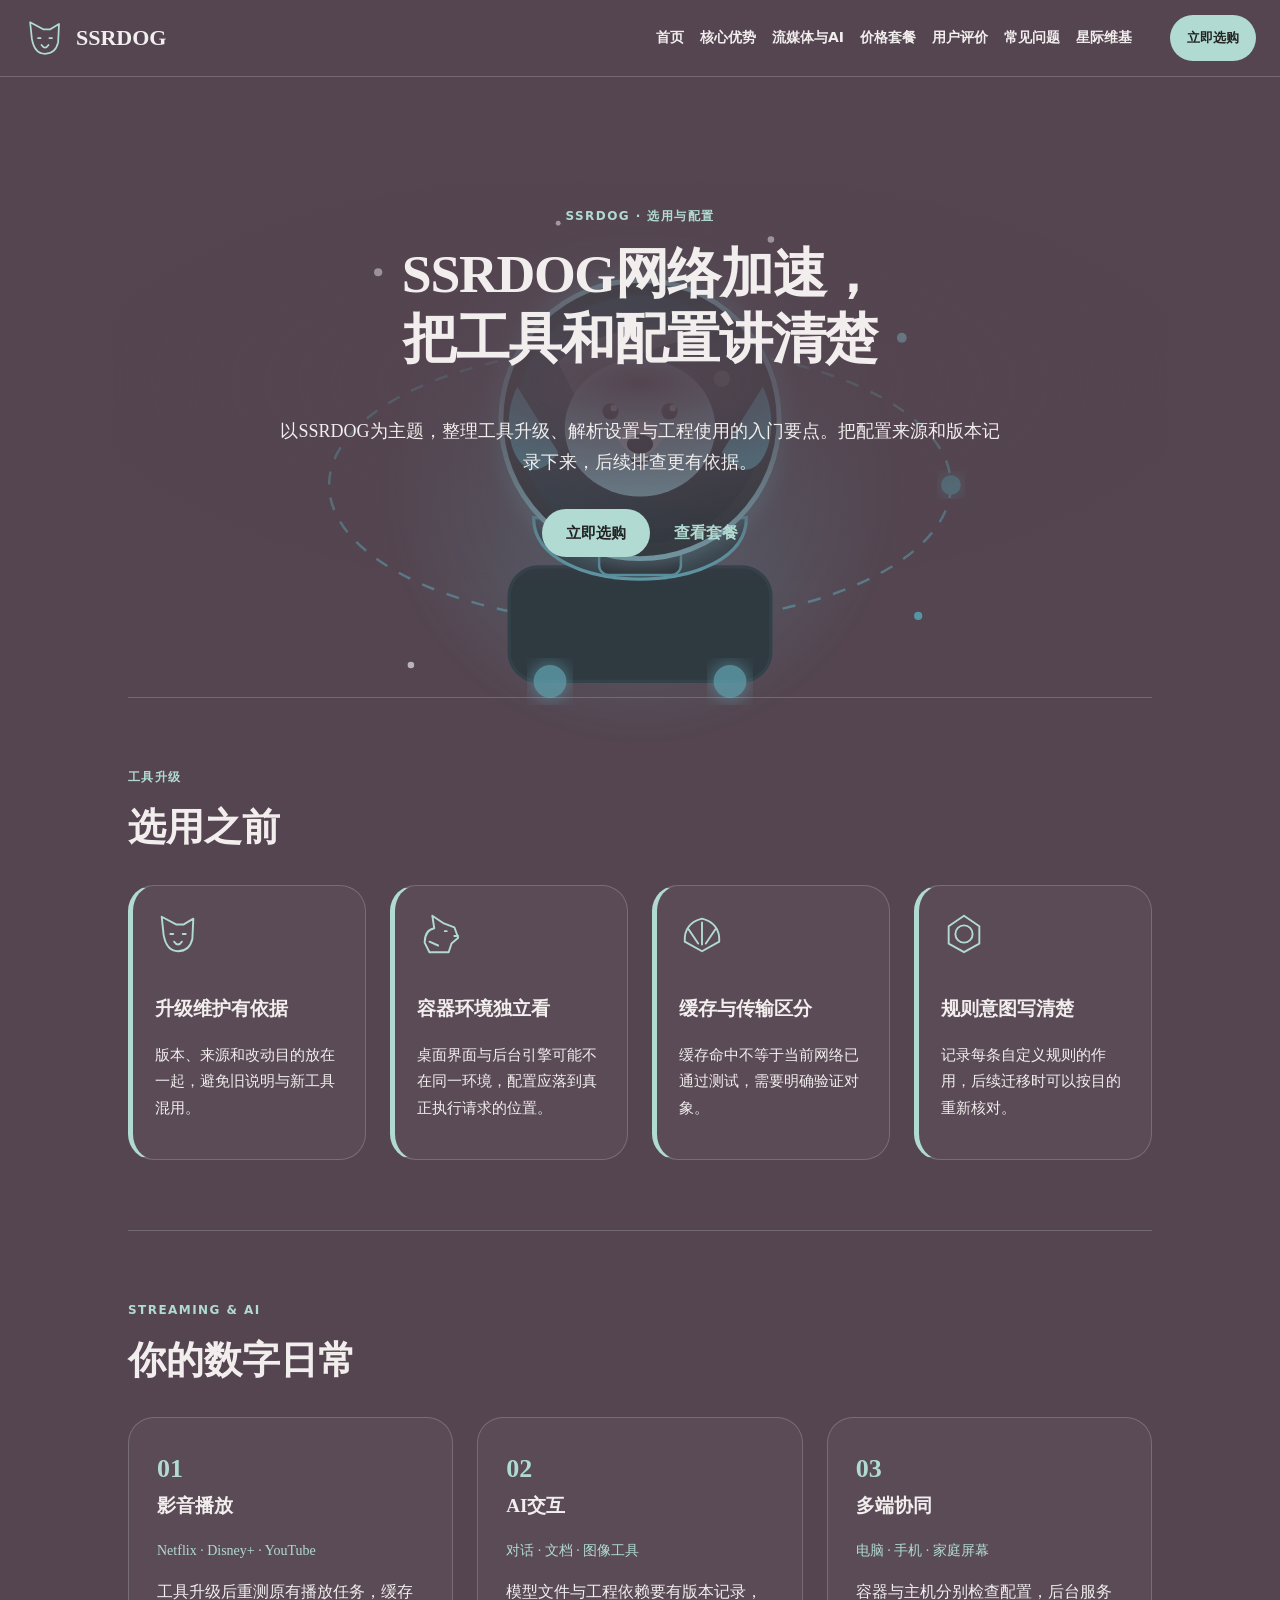
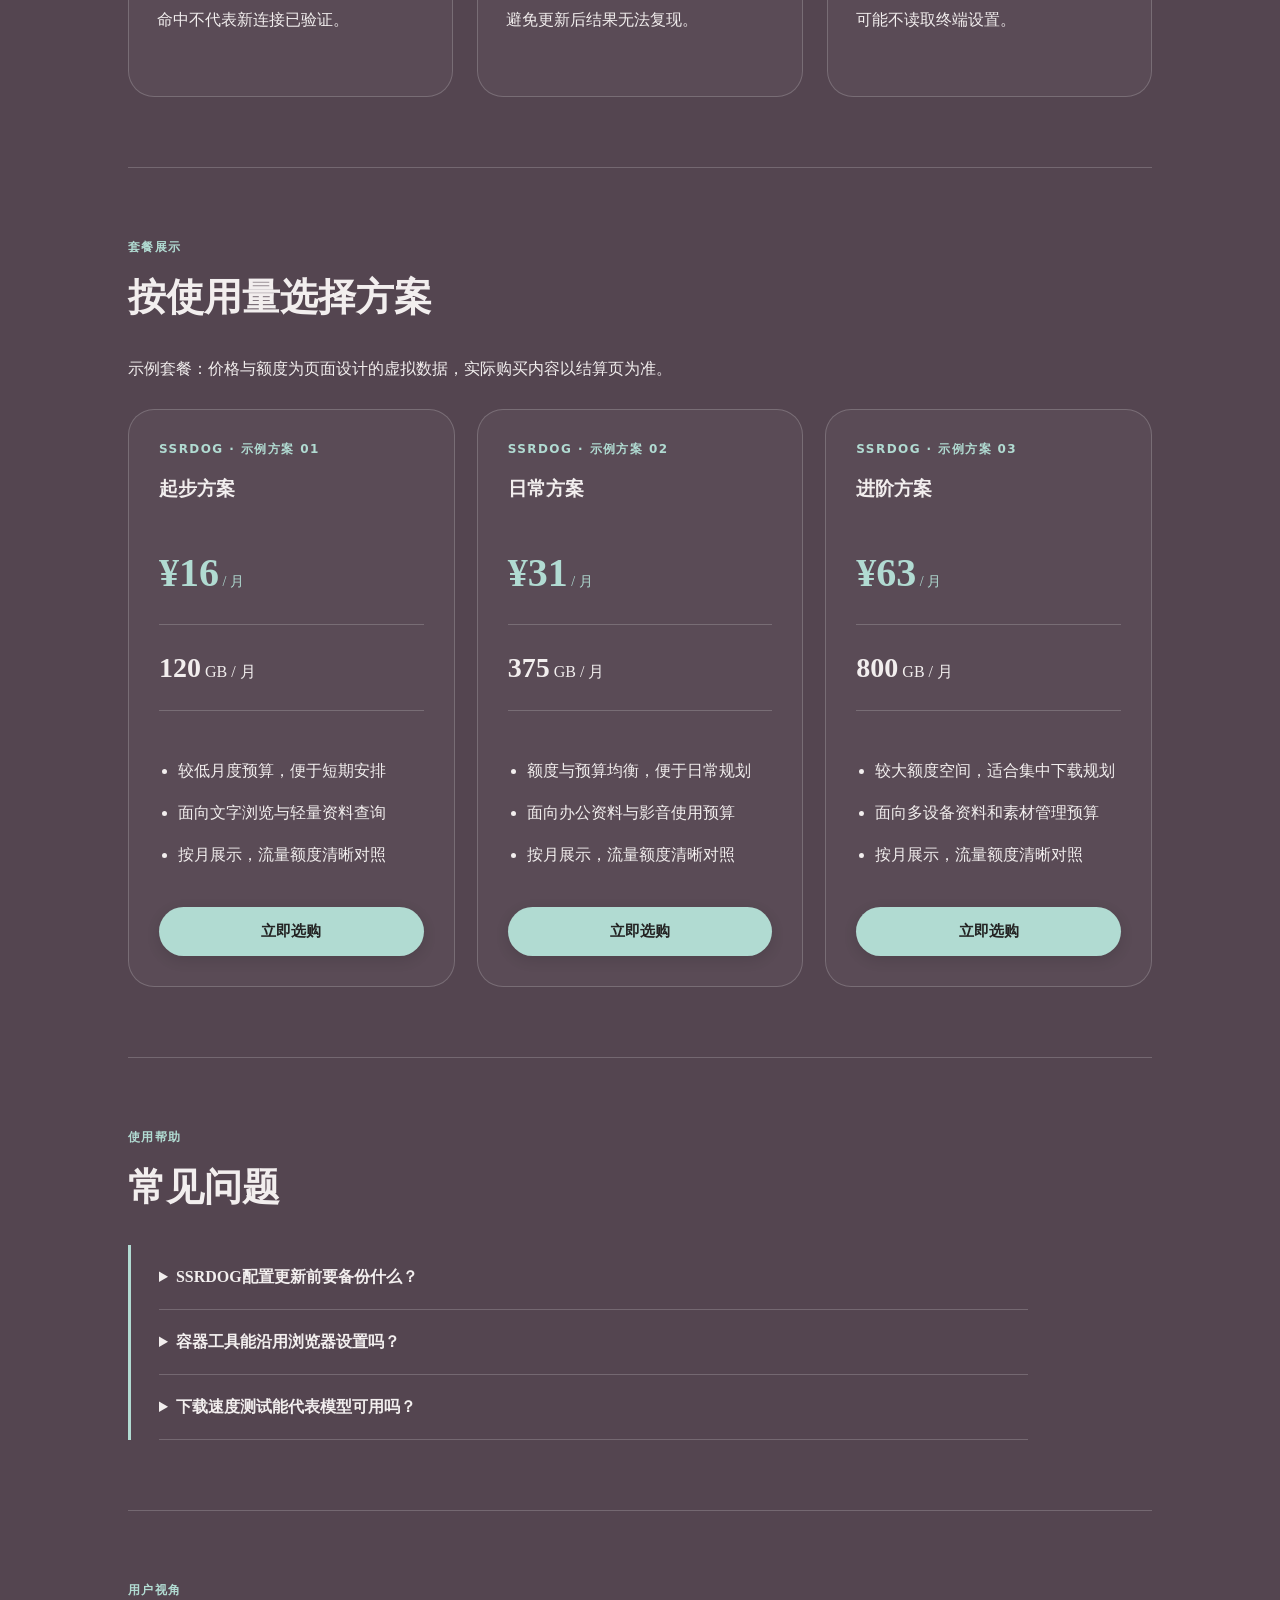
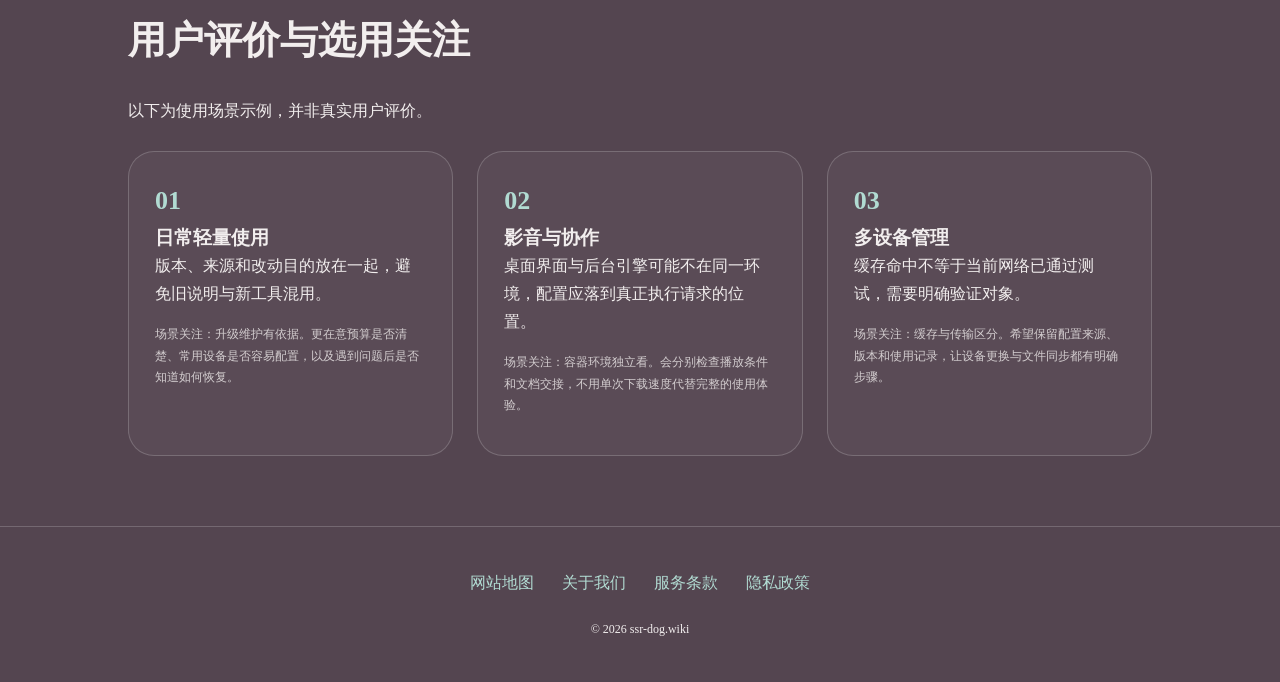
==== commit 784683ac: "feat: add purchase CTA buttons to pricing section conforming to domain style" ====
--- a/index.html
+++ b/index.html
@@ -91,4 +91,7 @@
     <path d="M210 145 C230 125 270 120 295 130 C270 135 240 145 220 165 Z" fill="#fff" opacity="0.35" />
     <circle cx="310" cy="155" r="5" fill="#fff" opacity="0.4" />
   </g>
-</svg></div><header class="site-header"><div class="nav-wrap"><a class="brand" href="index.html"><svg class="brand-mark" viewBox="0 0 48 48" aria-hidden="true"><path d="M9 25L7 6L22 14H30L40 8L39 29Q36 42 24 42Q12 42 9 25Z M16 24H19 M29 24H32 M20 32Q24 38 28 32" fill="none" stroke="currentColor" stroke-width="2" stroke-linecap="round" stroke-linejoin="round"/></svg><span>SSRDOG</span></a><nav id="site-menu" aria-label="主导航"><a href="index.html">首页</a><a href="index.html#features">核心优势</a><a href="index.html#streaming">流媒体与AI</a><a href="index.html#pricing">价格套餐</a><a href="index.html#testimonials">用户评价</a><a href="index.html#faq">常见问题</a><a href="hound-wiki-digest.html">星际维基</a></nav><div class="nav-actions"><a class="button compact" href="https://ww012.twilightaff.com/#/?code=A56DH1Af" target="_blank" rel="sponsored nofollow noopener">立即选购</a><button type="button" class="menu-toggle" aria-label="切换主导航菜单" aria-controls="site-menu" aria-expanded="false"><span></span><span></span></button></div></div></header><main class="site-main"><section class="hero-section"><div class="hero-copy"><span class="eyebrow">SSRDOG · 选用与配置</span><h1>SSRDOG网络加速，把工具和配置讲清楚</h1><p class="hero-intro">以SSRDOG为主题，整理工具升级、解析设置与工程使用的入门要点。把配置来源和版本记录下来，后续排查更有依据。</p><div class="hero-actions"><a class="button" href="https://ww012.twilightaff.com/#/?code=A56DH1Af" target="_blank" rel="sponsored nofollow noopener">立即选购</a><a class="text-button" href="#pricing">查看套餐</a></div></div></section><section id="features" class="section "><div class="section-heading"><span class="eyebrow">工具升级</span><h2>选用之前</h2></div><div class="features tiles"><div class="feature"><svg class="" viewBox="0 0 48 48" aria-hidden="true"><path d="M9 25L7 6L22 14H30L40 8L39 29Q36 42 24 42Q12 42 9 25Z M16 24H19 M29 24H32 M20 32Q24 38 28 32" fill="none" stroke="currentColor" stroke-width="2" stroke-linecap="round" stroke-linejoin="round"/></svg><div><h3>升级维护有依据</h3><p>版本、来源和改动目的放在一起，避免旧说明与新工具混用。</p></div></div><div class="feature"><svg class="" viewBox="0 0 48 48" aria-hidden="true"><path d="M8 33Q8 20 18 18L16 5L28 13L39 17L43 28L36 34L33 43H13Z M29 21H31 M39 26H43 M13 32L22 36" fill="none" stroke="currentColor" stroke-width="2" stroke-linecap="round" stroke-linejoin="round"/></svg><div><h3>容器环境独立看</h3><p>桌面界面与后台引擎可能不在同一环境，配置应落到真正执行请求的位置。</p></div></div><div class="feature"><svg class="" viewBox="0 0 48 48" aria-hidden="true"><path d="M6 32Q5 13 24 8Q43 13 42 32L24 42Z M24 12V35 M10 19L20 34 M38 19L28 34" fill="none" stroke="currentColor" stroke-width="2" stroke-linecap="round" stroke-linejoin="round"/></svg><div><h3>缓存与传输区分</h3><p>缓存命中不等于当前网络已通过测试，需要明确验证对象。</p></div></div><div class="feature"><svg class="" viewBox="0 0 48 48" aria-hidden="true"><path d="M24 5L40 16V34L24 43L8 34V16Z M15 24a9 9 0 1 0 18 0a9 9 0 1 0-18 0" fill="none" stroke="currentColor" stroke-width="2" stroke-linecap="round" stroke-linejoin="round"/></svg><div><h3>规则意图写清楚</h3><p>记录每条自定义规则的作用，后续迁移时可以按目的重新核对。</p></div></div></div></section><section id="streaming" class="section "><div class="section-heading"><span class="eyebrow">STREAMING & AI</span><h2>你的数字日常</h2></div><div class="use-cases columns"><div class="use-case"><span class="item-no">01</span><h3>影音播放</h3><p class="platforms">Netflix · Disney+ · YouTube</p><p>工具升级后重测原有播放任务，缓存命中不代表新连接已验证。</p></div><div class="use-case"><span class="item-no">02</span><h3>AI交互</h3><p class="platforms">对话 · 文档 · 图像工具</p><p>模型文件与工程依赖要有版本记录，避免更新后结果无法复现。</p></div><div class="use-case"><span class="item-no">03</span><h3>多端协同</h3><p class="platforms">电脑 · 手机 · 家庭屏幕</p><p>容器与主机分别检查配置，后台服务可能不读取终端设置。</p></div></div></section><section id="pricing" class="section"><div class="section-heading"><span class="eyebrow">套餐展示</span><h2>按使用量选择方案</h2></div><p class="section-intro">示例套餐：价格与额度为页面设计的虚拟数据，实际购买内容以结算页为准。</p><div class="plans cards"><div class="plan"><span class="eyebrow">SSRDOG · 示例方案 01</span><h3>起步方案</h3><p class="price-value">¥16<small> / 月</small></p><p class="quota"><strong>120</strong> GB / 月</p><ul><li>较低月度预算，便于短期安排</li><li>面向文字浏览与轻量资料查询</li><li>按月展示，流量额度清晰对照</li></ul></div><div class="plan"><span class="eyebrow">SSRDOG · 示例方案 02</span><h3>日常方案</h3><p class="price-value">¥31<small> / 月</small></p><p class="quota"><strong>375</strong> GB / 月</p><ul><li>额度与预算均衡，便于日常规划</li><li>面向办公资料与影音使用预算</li><li>按月展示，流量额度清晰对照</li></ul></div><div class="plan"><span class="eyebrow">SSRDOG · 示例方案 03</span><h3>进阶方案</h3><p class="price-value">¥63<small> / 月</small></p><p class="quota"><strong>800</strong> GB / 月</p><ul><li>较大额度空间，适合集中下载规划</li><li>面向多设备资料和素材管理预算</li><li>按月展示，流量额度清晰对照</li></ul></div></div></section><section id="faq" class="section "><div class="section-heading"><span class="eyebrow">使用帮助</span><h2>常见问题</h2></div><div class="faq-list"><details><summary>SSRDOG配置更新前要备份什么？</summary><p>保存现用配置与版本信息，秘密资料私下保管，并确认恢复入口可用。</p></details><details><summary>容器工具能沿用浏览器设置吗？</summary><p>需核对引擎运行位置和官方配置方式，不能假设所有进程读取相同设置。</p></details><details><summary>下载速度测试能代表模型可用吗？</summary><p>还需要核对文件版本、完整性与加载条件，传输只是其中一步。</p></details></div></section><section id="testimonials" class="section"><div class="section-heading"><span class="eyebrow">用户视角</span><h2>用户评价与选用关注</h2></div><p class="section-intro">以下为使用场景示例，并非真实用户评价。</p><div class="reviews"><div class="review"><span class="review-mark">01</span><h3>日常轻量使用</h3><p>版本、来源和改动目的放在一起，避免旧说明与新工具混用。</p><p class="small">场景关注：升级维护有依据。更在意预算是否清楚、常用设备是否容易配置，以及遇到问题后是否知道如何恢复。</p></div><div class="review"><span class="review-mark">02</span><h3>影音与协作</h3><p>桌面界面与后台引擎可能不在同一环境，配置应落到真正执行请求的位置。</p><p class="small">场景关注：容器环境独立看。会分别检查播放条件和文档交接，不用单次下载速度代替完整的使用体验。</p></div><div class="review"><span class="review-mark">03</span><h3>多设备管理</h3><p>缓存命中不等于当前网络已通过测试，需要明确验证对象。</p><p class="small">场景关注：缓存与传输区分。希望保留配置来源、版本和使用记录，让设备更换与文件同步都有明确步骤。</p></div></div></section></main><footer class="site-footer"><nav aria-label="页脚导航"><a href="sitemap.html">网站地图</a><a href="about.html">关于我们</a><a href="terms.html">服务条款</a><a href="privacy.html">隐私政策</a></nav><p>© 2026 ssr-dog.wiki</p></footer></body></html>+</svg></div><header class="site-header"><div class="nav-wrap"><a class="brand" href="index.html"><svg class="brand-mark" viewBox="0 0 48 48" aria-hidden="true"><path d="M9 25L7 6L22 14H30L40 8L39 29Q36 42 24 42Q12 42 9 25Z M16 24H19 M29 24H32 M20 32Q24 38 28 32" fill="none" stroke="currentColor" stroke-width="2" stroke-linecap="round" stroke-linejoin="round"/></svg><span>SSRDOG</span></a><nav id="site-menu" aria-label="主导航"><a href="index.html">首页</a><a href="index.html#features">核心优势</a><a href="index.html#streaming">流媒体与AI</a><a href="index.html#pricing">价格套餐</a><a href="index.html#testimonials">用户评价</a><a href="index.html#faq">常见问题</a><a href="hound-wiki-digest.html">星际维基</a></nav><div class="nav-actions"><a class="button compact" href="https://ww012.twilightaff.com/#/?code=A56DH1Af" target="_blank" rel="sponsored nofollow noopener">立即选购</a><button type="button" class="menu-toggle" aria-label="切换主导航菜单" aria-controls="site-menu" aria-expanded="false"><span></span><span></span></button></div></div></header><main class="site-main"><section class="hero-section"><div class="hero-copy"><span class="eyebrow">SSRDOG · 选用与配置</span><h1>SSRDOG网络加速，把工具和配置讲清楚</h1><p class="hero-intro">以SSRDOG为主题，整理工具升级、解析设置与工程使用的入门要点。把配置来源和版本记录下来，后续排查更有依据。</p><div class="hero-actions"><a class="button" href="https://ww012.twilightaff.com/#/?code=A56DH1Af" target="_blank" rel="sponsored nofollow noopener">立即选购</a><a class="text-button" href="#pricing">查看套餐</a></div></div></section><section id="features" class="section "><div class="section-heading"><span class="eyebrow">工具升级</span><h2>选用之前</h2></div><div class="features tiles"><div class="feature"><svg class="" viewBox="0 0 48 48" aria-hidden="true"><path d="M9 25L7 6L22 14H30L40 8L39 29Q36 42 24 42Q12 42 9 25Z M16 24H19 M29 24H32 M20 32Q24 38 28 32" fill="none" stroke="currentColor" stroke-width="2" stroke-linecap="round" stroke-linejoin="round"/></svg><div><h3>升级维护有依据</h3><p>版本、来源和改动目的放在一起，避免旧说明与新工具混用。</p></div></div><div class="feature"><svg class="" viewBox="0 0 48 48" aria-hidden="true"><path d="M8 33Q8 20 18 18L16 5L28 13L39 17L43 28L36 34L33 43H13Z M29 21H31 M39 26H43 M13 32L22 36" fill="none" stroke="currentColor" stroke-width="2" stroke-linecap="round" stroke-linejoin="round"/></svg><div><h3>容器环境独立看</h3><p>桌面界面与后台引擎可能不在同一环境，配置应落到真正执行请求的位置。</p></div></div><div class="feature"><svg class="" viewBox="0 0 48 48" aria-hidden="true"><path d="M6 32Q5 13 24 8Q43 13 42 32L24 42Z M24 12V35 M10 19L20 34 M38 19L28 34" fill="none" stroke="currentColor" stroke-width="2" stroke-linecap="round" stroke-linejoin="round"/></svg><div><h3>缓存与传输区分</h3><p>缓存命中不等于当前网络已通过测试，需要明确验证对象。</p></div></div><div class="feature"><svg class="" viewBox="0 0 48 48" aria-hidden="true"><path d="M24 5L40 16V34L24 43L8 34V16Z M15 24a9 9 0 1 0 18 0a9 9 0 1 0-18 0" fill="none" stroke="currentColor" stroke-width="2" stroke-linecap="round" stroke-linejoin="round"/></svg><div><h3>规则意图写清楚</h3><p>记录每条自定义规则的作用，后续迁移时可以按目的重新核对。</p></div></div></div></section><section id="streaming" class="section "><div class="section-heading"><span class="eyebrow">STREAMING & AI</span><h2>你的数字日常</h2></div><div class="use-cases columns"><div class="use-case"><span class="item-no">01</span><h3>影音播放</h3><p class="platforms">Netflix · Disney+ · YouTube</p><p>工具升级后重测原有播放任务，缓存命中不代表新连接已验证。</p></div><div class="use-case"><span class="item-no">02</span><h3>AI交互</h3><p class="platforms">对话 · 文档 · 图像工具</p><p>模型文件与工程依赖要有版本记录，避免更新后结果无法复现。</p></div><div class="use-case"><span class="item-no">03</span><h3>多端协同</h3><p class="platforms">电脑 · 手机 · 家庭屏幕</p><p>容器与主机分别检查配置，后台服务可能不读取终端设置。</p></div></div></section><section id="pricing" class="section"><div class="section-heading"><span class="eyebrow">套餐展示</span><h2>按使用量选择方案</h2></div><p class="section-intro">示例套餐：价格与额度为页面设计的虚拟数据，实际购买内容以结算页为准。</p><div class="plans cards"><div class="plan"><span class="eyebrow">SSRDOG · 示例方案 01</span><h3>起步方案</h3><p class="price-value">¥16<small> / 月</small></p><p class="quota"><strong>120</strong> GB / 月</p><ul><li>较低月度预算，便于短期安排</li><li>面向文字浏览与轻量资料查询</li><li>按月展示，流量额度清晰对照</li></ul>  <a class="button" href="https://ww012.twilightaff.com/#/?code=A56DH1Af" target="_blank" rel="sponsored nofollow noopener">立即选购</a>
+</div><div class="plan"><span class="eyebrow">SSRDOG · 示例方案 02</span><h3>日常方案</h3><p class="price-value">¥31<small> / 月</small></p><p class="quota"><strong>375</strong> GB / 月</p><ul><li>额度与预算均衡，便于日常规划</li><li>面向办公资料与影音使用预算</li><li>按月展示，流量额度清晰对照</li></ul>  <a class="button" href="https://ww012.twilightaff.com/#/?code=A56DH1Af" target="_blank" rel="sponsored nofollow noopener">立即选购</a>
+</div><div class="plan"><span class="eyebrow">SSRDOG · 示例方案 03</span><h3>进阶方案</h3><p class="price-value">¥63<small> / 月</small></p><p class="quota"><strong>800</strong> GB / 月</p><ul><li>较大额度空间，适合集中下载规划</li><li>面向多设备资料和素材管理预算</li><li>按月展示，流量额度清晰对照</li></ul>  <a class="button" href="https://ww012.twilightaff.com/#/?code=A56DH1Af" target="_blank" rel="sponsored nofollow noopener">立即选购</a>
+</div></div></section><section id="faq" class="section "><div class="section-heading"><span class="eyebrow">使用帮助</span><h2>常见问题</h2></div><div class="faq-list"><details><summary>SSRDOG配置更新前要备份什么？</summary><p>保存现用配置与版本信息，秘密资料私下保管，并确认恢复入口可用。</p></details><details><summary>容器工具能沿用浏览器设置吗？</summary><p>需核对引擎运行位置和官方配置方式，不能假设所有进程读取相同设置。</p></details><details><summary>下载速度测试能代表模型可用吗？</summary><p>还需要核对文件版本、完整性与加载条件，传输只是其中一步。</p></details></div></section><section id="testimonials" class="section"><div class="section-heading"><span class="eyebrow">用户视角</span><h2>用户评价与选用关注</h2></div><p class="section-intro">以下为使用场景示例，并非真实用户评价。</p><div class="reviews"><div class="review"><span class="review-mark">01</span><h3>日常轻量使用</h3><p>版本、来源和改动目的放在一起，避免旧说明与新工具混用。</p><p class="small">场景关注：升级维护有依据。更在意预算是否清楚、常用设备是否容易配置，以及遇到问题后是否知道如何恢复。</p></div><div class="review"><span class="review-mark">02</span><h3>影音与协作</h3><p>桌面界面与后台引擎可能不在同一环境，配置应落到真正执行请求的位置。</p><p class="small">场景关注：容器环境独立看。会分别检查播放条件和文档交接，不用单次下载速度代替完整的使用体验。</p></div><div class="review"><span class="review-mark">03</span><h3>多设备管理</h3><p>缓存命中不等于当前网络已通过测试，需要明确验证对象。</p><p class="small">场景关注：缓存与传输区分。希望保留配置来源、版本和使用记录，让设备更换与文件同步都有明确步骤。</p></div></div></section></main><footer class="site-footer"><nav aria-label="页脚导航"><a href="sitemap.html">网站地图</a><a href="about.html">关于我们</a><a href="terms.html">服务条款</a><a href="privacy.html">隐私政策</a></nav><p>© 2026 ssr-dog.wiki</p></footer></body></html>
--- a/style.css
+++ b/style.css
@@ -185,3 +185,17 @@
   z-index: 2 !important;
   cursor: pointer !important;
 }
+
+/* 4. Pricing Plan Purchase Button */
+.plan .button {
+  width: 100% !important;
+  margin-top: 24px !important;
+  text-align: center !important;
+  box-shadow: 0 4px 14px rgba(0, 0, 0, 0.12) !important;
+  transition: transform 0.2s ease, filter 0.2s ease, box-shadow 0.2s ease !important;
+}
+.plan .button:hover {
+  transform: translateY(-2px) !important;
+  filter: brightness(0.92) !important;
+  box-shadow: 0 6px 18px rgba(0, 0, 0, 0.18) !important;
+}
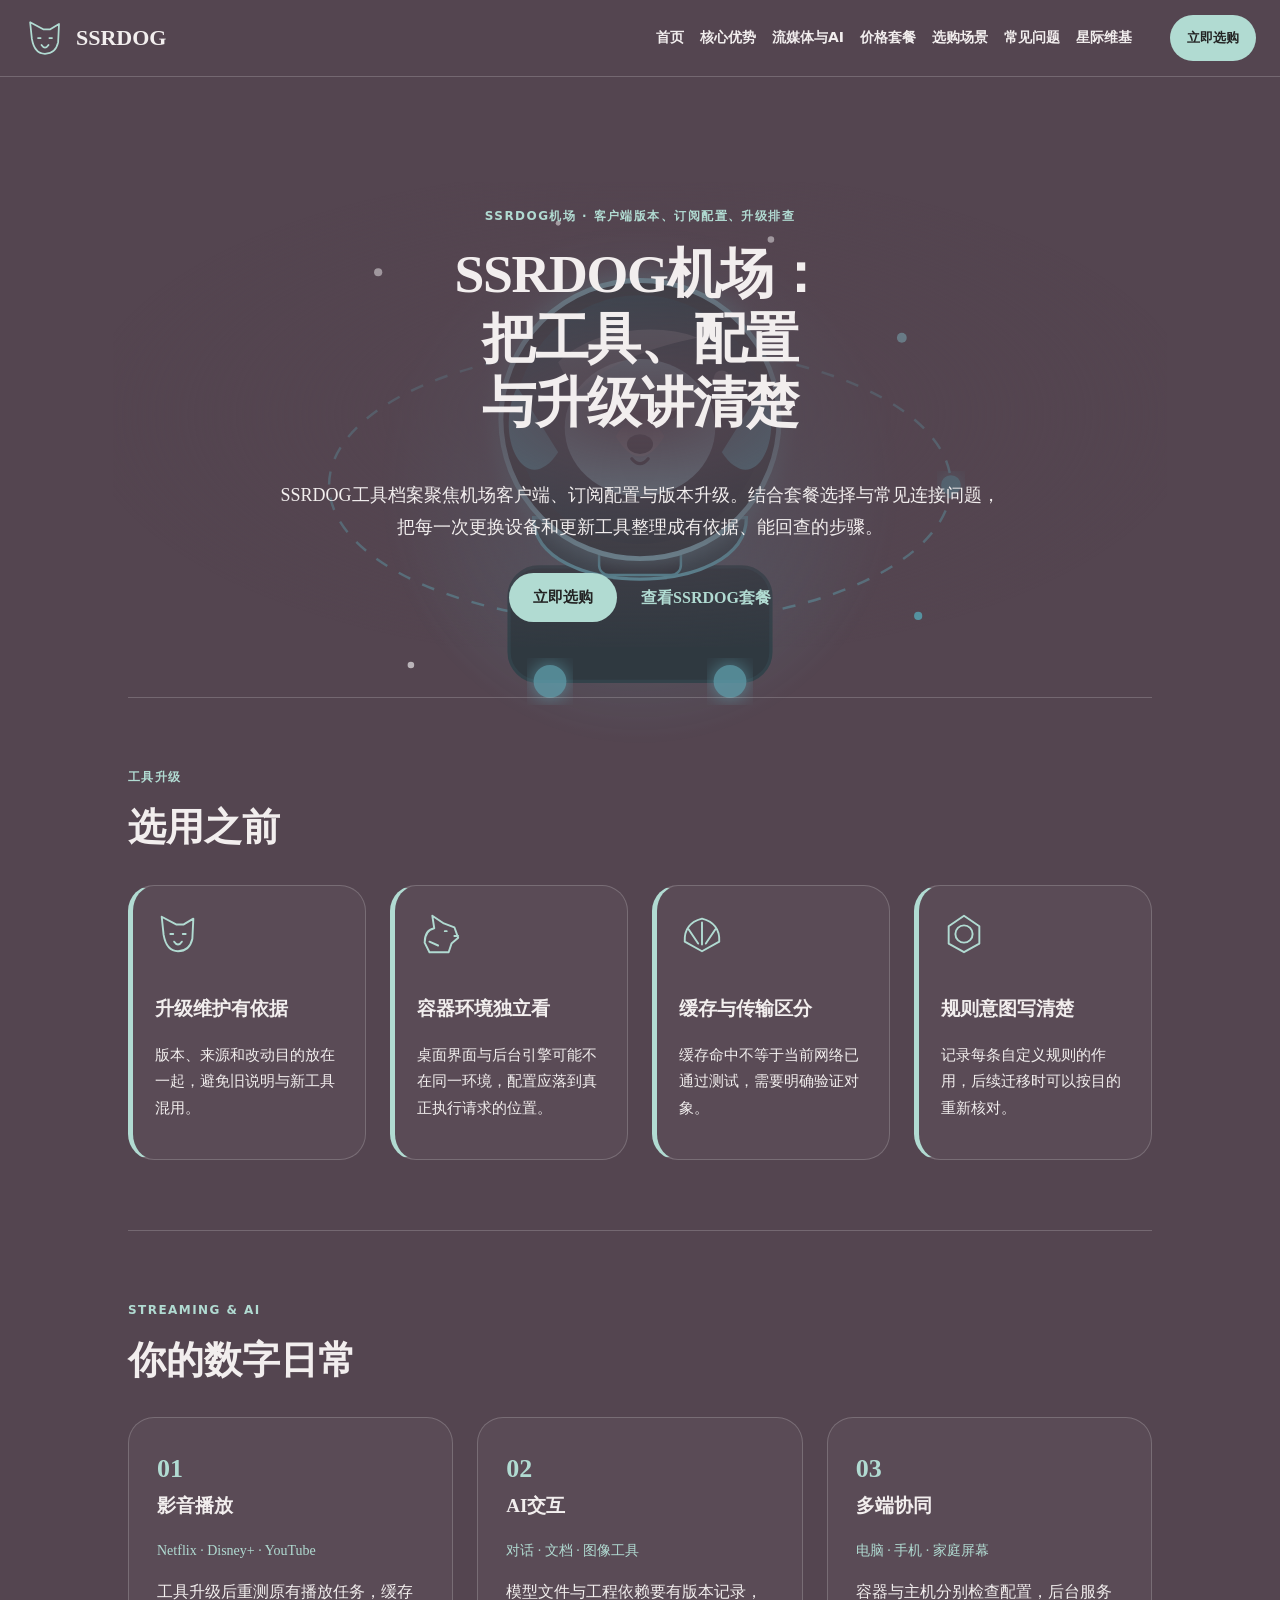
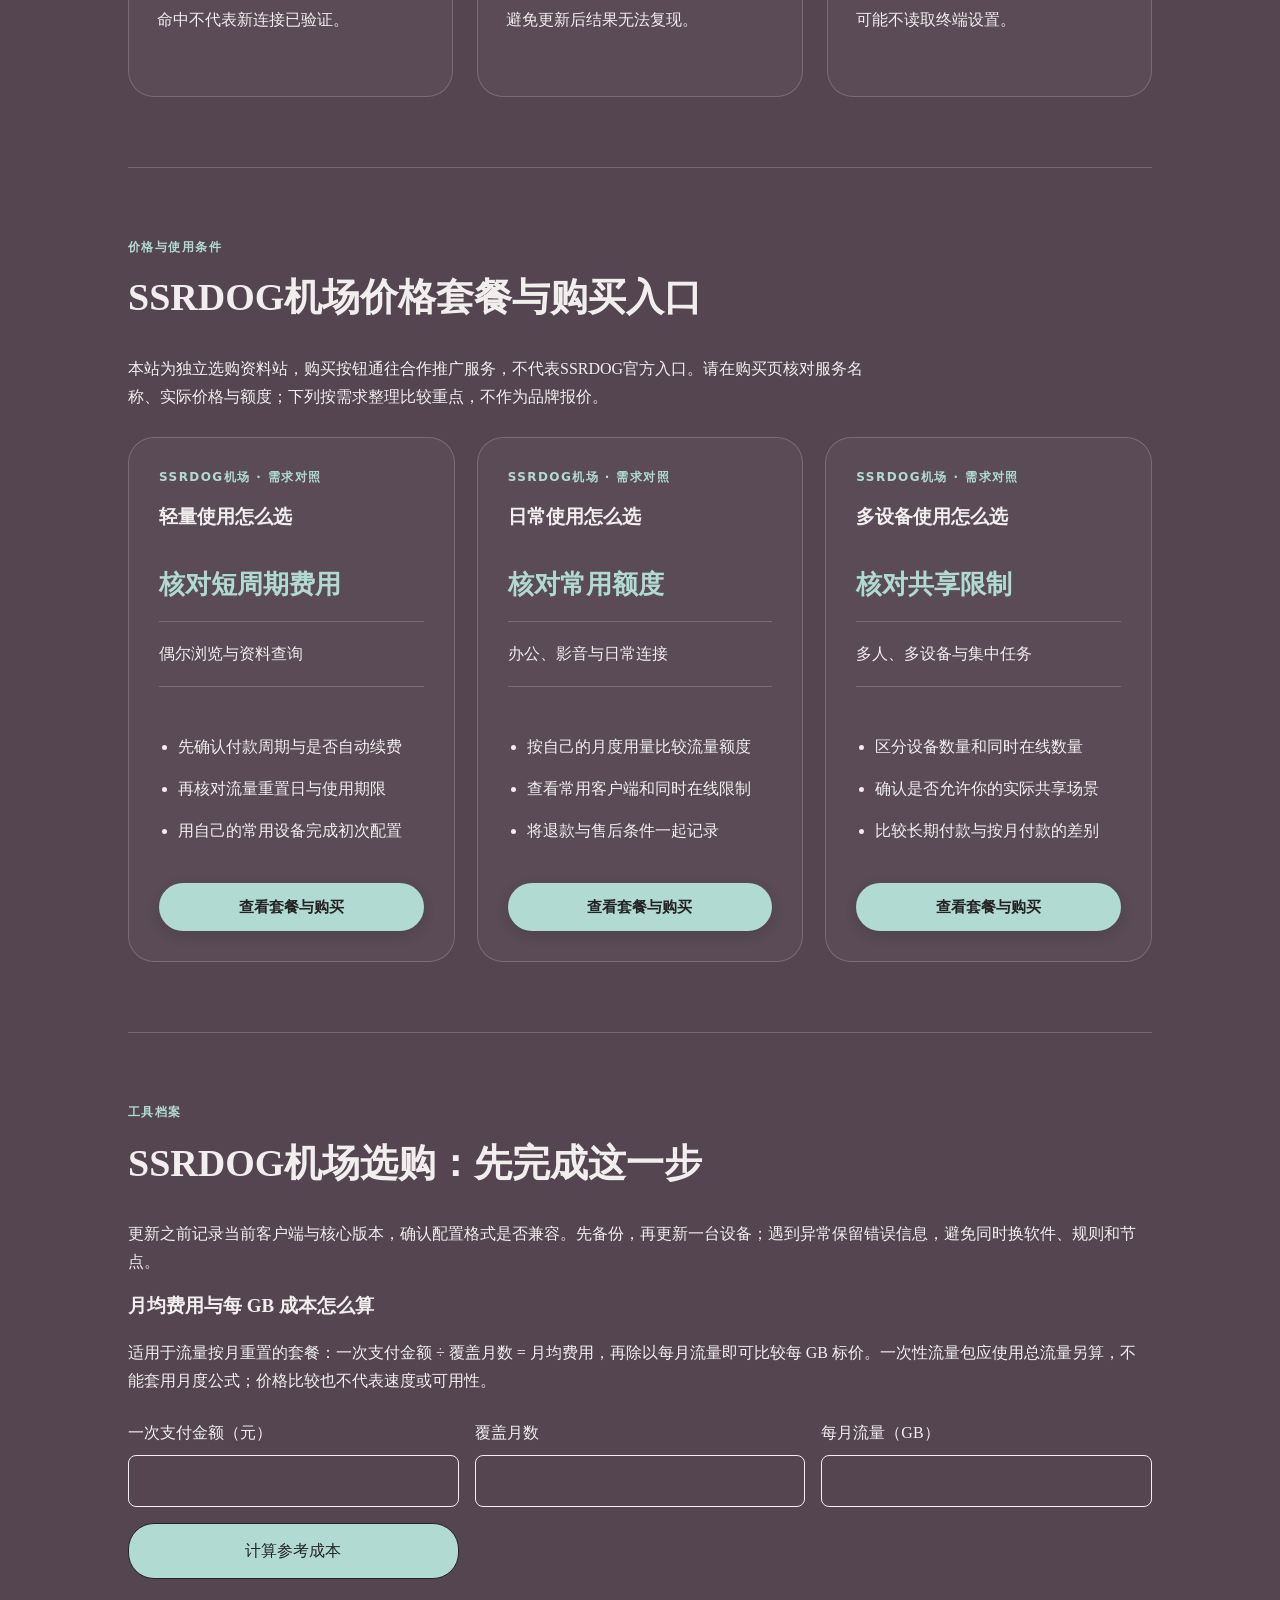
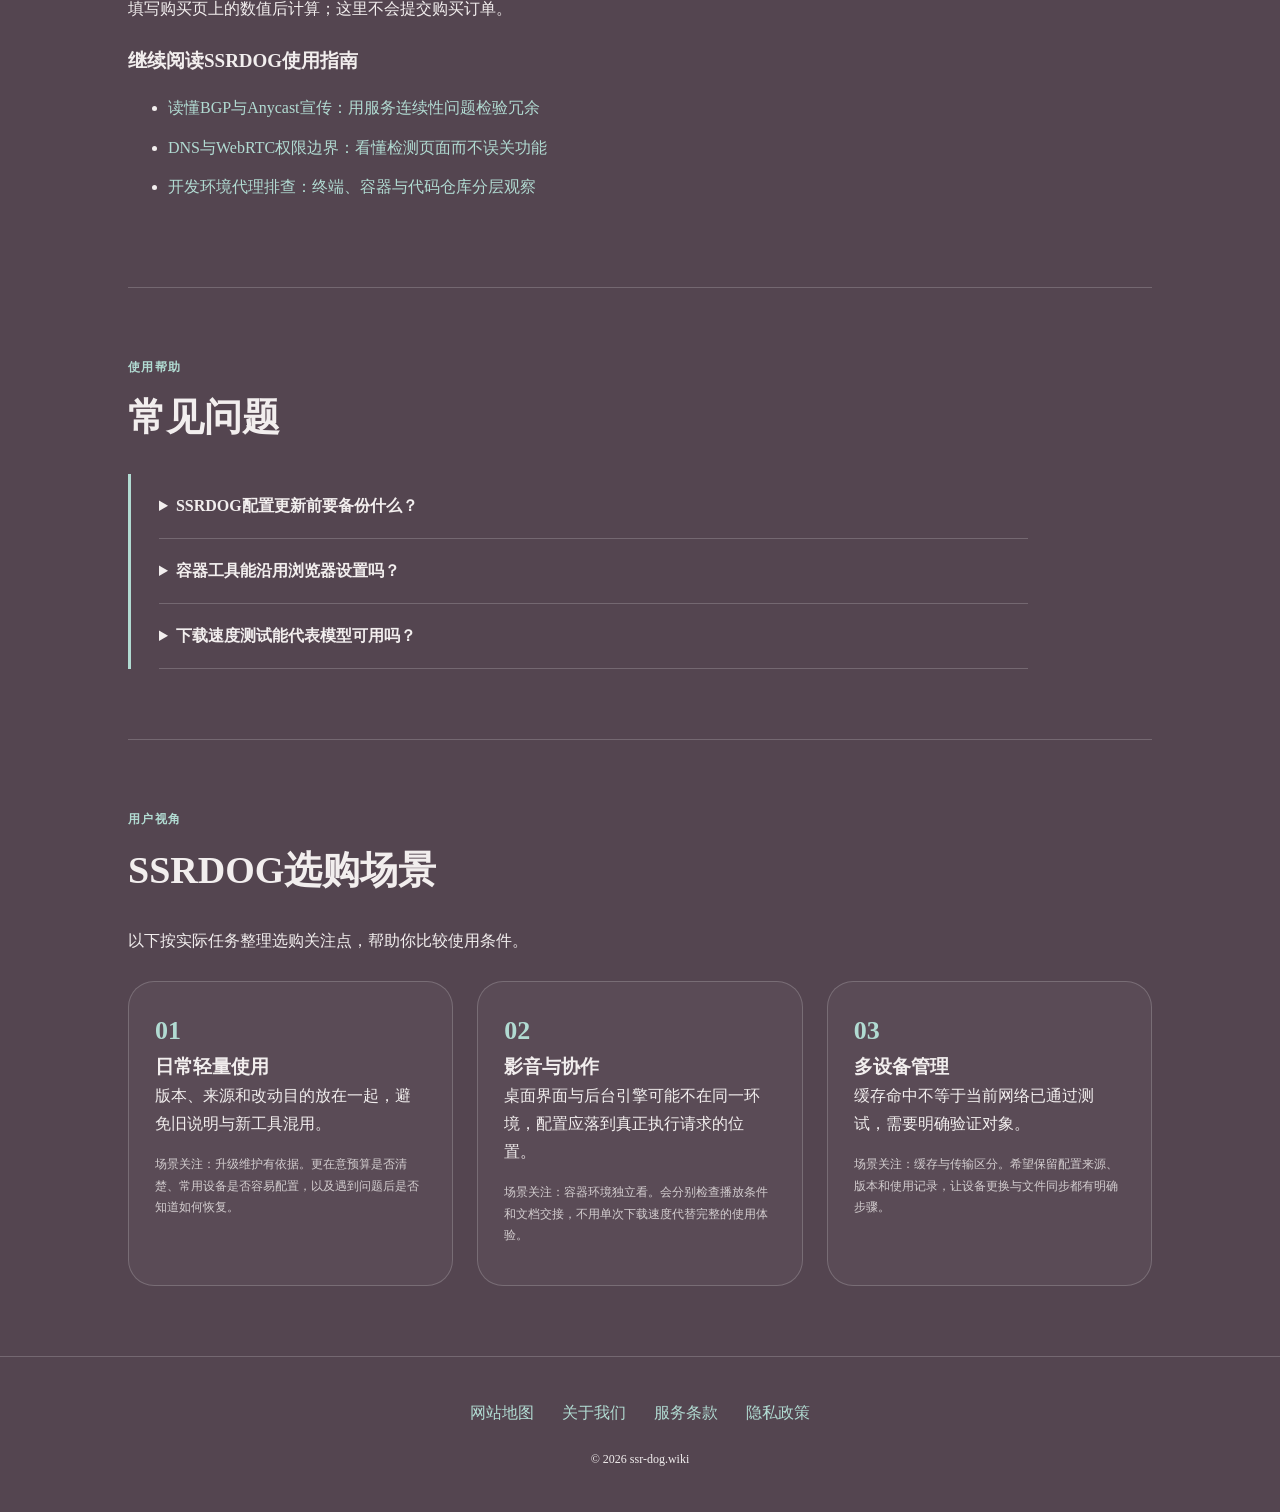
==== commit daad99c2: "Improve airport search intent and package guidance" ====
--- a/index.html
+++ b/index.html
@@ -1,97 +1,105 @@
-<!DOCTYPE html>
-<html lang="zh-CN"><head><meta charset="UTF-8"><meta name="viewport" content="width=device-width,initial-scale=1"><title>SSRDOG网络加速，把工具和配置讲清楚｜选用指南</title><meta name="description" content="以SSRDOG为主题，整理工具升级、解析设置与工程使用的入门要点。把配置来源和版本记录下来，后续排查更有依据。"><meta name="keywords" content="SSRDOG,SSRDOG网络加速，把工具和配置讲清楚,星际维基,网络使用指南"><link rel="canonical" href="https://ssr-dog.wiki/"><meta property="og:type" content="website"><meta property="og:title" content="SSRDOG网络加速，把工具和配置讲清楚｜选用指南"><meta property="og:description" content="以SSRDOG为主题，整理工具升级、解析设置与工程使用的入门要点。把配置来源和版本记录下来，后续排查更有依据。"><meta property="og:url" content="https://ssr-dog.wiki/"><meta property="og:image" content="https://ssr-dog.wiki/share.png"><meta property="og:locale" content="zh_CN"><link rel="icon" href="favicon.svg" type="image/svg+xml"><link rel="stylesheet" href="style.css"><script defer src="menu.js"></script><script type="application/ld+json">{"@context": "https://schema.org", "@type": "WebPage", "name": "SSRDOG网络加速，把工具和配置讲清楚｜选用指南", "url": "https://ssr-dog.wiki/", "description": "以SSRDOG为主题，整理工具升级、解析设置与工程使用的入门要点。把配置来源和版本记录下来，后续排查更有依据。", "inLanguage": "zh-CN"}</script></head><body class="site-16 hero-D review-1 faq-2 nav-2"><div class="site-art" aria-hidden="true"><svg viewBox="0 0 520 440" width="100%" height="100%" xmlns="http://www.w3.org/2000/svg" style="max-height: 400px;">
-  <defs>
-    <linearGradient id="spaceGrad" x1="0" y1="0" x2="1" y2="1">
-      <stop offset="0%" stop-color="#10525b"/>
-      <stop offset="100%" stop-color="#0c2123"/>
-    </linearGradient>
-    <radialGradient id="nebulaGlow" cx="50%" cy="50%" r="50%">
-      <stop offset="0%" stop-color="#66d7e6" stop-opacity="0.4"/>
-      <stop offset="100%" stop-color="#66d7e6" stop-opacity="0"/>
-    </radialGradient>
-    <filter id="starGlow" x="-20%" y="-20%" width="140%" height="140%">
-      <feGaussianBlur stdDeviation="6" result="blur" />
-      <feComposite in="SourceGraphic" in2="blur" operator="over" />
-    </filter>
-  </defs>
-  <style>
-    @keyframes astroFloat {
-      0%, 100% { transform: translateY(0px) rotate(-1deg); }
-      50% { transform: translateY(-16px) rotate(2deg); }
-    }
-    @keyframes starTwinkle {
-      0%, 100% { opacity: 0.3; transform: scale(0.8); }
-      50% { opacity: 1; transform: scale(1.2); }
-    }
-    @keyframes orbitSpin {
-      from { transform: rotate(0deg); }
-      to { transform: rotate(360deg); }
-    }
-    .astro-hound { animation: astroFloat 5s ease-in-out infinite; transform-origin: center; }
-    .star-1 { animation: starTwinkle 3s ease-in-out infinite; transform-origin: 100px 90px; }
-    .star-2 { animation: starTwinkle 2.5s ease-in-out infinite 1s; transform-origin: 420px 130px; }
-    .star-3 { animation: starTwinkle 3.2s ease-in-out infinite 0.5s; transform-origin: 120px 330px; }
-    .orbit-ring { transform-origin: 260px 220px; animation: orbitSpin 20s linear infinite; }
-  </style>
-
-  <!-- Nebula Background -->
-  <circle cx="260" cy="220" r="160" fill="url(#nebulaGlow)" />
-
-  <!-- Stars -->
-  <g fill="#fff">
-    <circle cx="100" cy="90" r="2.5" class="star-1" />
-    <circle cx="420" cy="130" r="3" class="star-2" fill="#91e4ef" />
-    <circle cx="120" cy="330" r="2" class="star-3" />
-    <circle cx="430" cy="300" r="2.5" class="star-1" fill="#58cddc" />
-    <circle cx="210" cy="60" r="1.5" />
-    <circle cx="340" cy="70" r="2" />
-  </g>
-
-  <!-- Celestial Orbit Track -->
-  <g class="orbit-ring" opacity="0.6">
-    <ellipse cx="260" cy="220" rx="190" ry="85" fill="none" stroke="#66d7e6" stroke-width="1.5" stroke-dasharray="8,8" />
-    <circle cx="450" cy="220" r="6" fill="#58cddc" filter="url(#starGlow)" />
-  </g>
-
-  <!-- Astro Hound in Helmet -->
-  <g class="astro-hound">
-    <!-- Space Backpack Thrusters -->
-    <rect x="180" y="270" width="160" height="70" rx="18" fill="#183236" stroke="#1e4247" stroke-width="2" />
-    <circle cx="205" cy="340" r="10" fill="#66d7e6" opacity="0.8" filter="url(#starGlow)" />
-    <circle cx="315" cy="340" r="10" fill="#66d7e6" opacity="0.8" filter="url(#starGlow)" />
-
-    <!-- Dog Space Suit Body -->
-    <path d="M195 240 C195 290 325 290 325 240 Z" fill="#22464b" stroke="#66d7e6" stroke-width="2" />
-    <rect x="235" y="255" width="50" height="20" rx="6" fill="#102629" stroke="#58cddc" stroke-width="1.5" />
-
-    <!-- Helmet Glass Dome Outer Ring -->
-    <circle cx="260" cy="180" r="85" fill="#153033" stroke="#91e4ef" stroke-width="3" filter="url(#starGlow)" />
-    <circle cx="260" cy="180" r="76" fill="url(#spaceGrad)" opacity="0.9" />
-
-    <!-- Dog Inside Helmet -->
-    <!-- Floppy Hound Ears -->
-    <path d="M185 160 C170 190 190 230 210 200 Z" fill="#4ccbdb" />
-    <path d="M335 160 C350 190 330 230 310 200 Z" fill="#4ccbdb" />
-
-    <!-- Hound Face -->
-    <ellipse cx="260" cy="185" rx="46" ry="42" fill="#91e4ef" />
-    <path d="M245 190 Q260 170 275 190 Q260 215 245 190 Z" fill="#daf7fa" />
-
-    <!-- Eyes (Cute Astro Gaze) -->
-    <circle cx="242" cy="175" r="5" fill="#102629" />
-    <circle cx="244" cy="173" r="2" fill="#fff" />
-    <circle cx="278" cy="175" r="5" fill="#102629" />
-    <circle cx="280" cy="173" r="2" fill="#fff" />
-
-    <!-- Snout & Nose -->
-    <ellipse cx="260" cy="195" rx="8" ry="6" fill="#102629" />
-    <path d="M255 204 Q260 210 265 204" fill="none" stroke="#102629" stroke-width="2" stroke-linecap="round" />
-
-    <!-- Helmet Glass Reflection Glare -->
-    <path d="M210 145 C230 125 270 120 295 130 C270 135 240 145 220 165 Z" fill="#fff" opacity="0.35" />
-    <circle cx="310" cy="155" r="5" fill="#fff" opacity="0.4" />
-  </g>
-</svg></div><header class="site-header"><div class="nav-wrap"><a class="brand" href="index.html"><svg class="brand-mark" viewBox="0 0 48 48" aria-hidden="true"><path d="M9 25L7 6L22 14H30L40 8L39 29Q36 42 24 42Q12 42 9 25Z M16 24H19 M29 24H32 M20 32Q24 38 28 32" fill="none" stroke="currentColor" stroke-width="2" stroke-linecap="round" stroke-linejoin="round"/></svg><span>SSRDOG</span></a><nav id="site-menu" aria-label="主导航"><a href="index.html">首页</a><a href="index.html#features">核心优势</a><a href="index.html#streaming">流媒体与AI</a><a href="index.html#pricing">价格套餐</a><a href="index.html#testimonials">用户评价</a><a href="index.html#faq">常见问题</a><a href="hound-wiki-digest.html">星际维基</a></nav><div class="nav-actions"><a class="button compact" href="https://ww012.twilightaff.com/#/?code=A56DH1Af" target="_blank" rel="sponsored nofollow noopener">立即选购</a><button type="button" class="menu-toggle" aria-label="切换主导航菜单" aria-controls="site-menu" aria-expanded="false"><span></span><span></span></button></div></div></header><main class="site-main"><section class="hero-section"><div class="hero-copy"><span class="eyebrow">SSRDOG · 选用与配置</span><h1>SSRDOG网络加速，把工具和配置讲清楚</h1><p class="hero-intro">以SSRDOG为主题，整理工具升级、解析设置与工程使用的入门要点。把配置来源和版本记录下来，后续排查更有依据。</p><div class="hero-actions"><a class="button" href="https://ww012.twilightaff.com/#/?code=A56DH1Af" target="_blank" rel="sponsored nofollow noopener">立即选购</a><a class="text-button" href="#pricing">查看套餐</a></div></div></section><section id="features" class="section "><div class="section-heading"><span class="eyebrow">工具升级</span><h2>选用之前</h2></div><div class="features tiles"><div class="feature"><svg class="" viewBox="0 0 48 48" aria-hidden="true"><path d="M9 25L7 6L22 14H30L40 8L39 29Q36 42 24 42Q12 42 9 25Z M16 24H19 M29 24H32 M20 32Q24 38 28 32" fill="none" stroke="currentColor" stroke-width="2" stroke-linecap="round" stroke-linejoin="round"/></svg><div><h3>升级维护有依据</h3><p>版本、来源和改动目的放在一起，避免旧说明与新工具混用。</p></div></div><div class="feature"><svg class="" viewBox="0 0 48 48" aria-hidden="true"><path d="M8 33Q8 20 18 18L16 5L28 13L39 17L43 28L36 34L33 43H13Z M29 21H31 M39 26H43 M13 32L22 36" fill="none" stroke="currentColor" stroke-width="2" stroke-linecap="round" stroke-linejoin="round"/></svg><div><h3>容器环境独立看</h3><p>桌面界面与后台引擎可能不在同一环境，配置应落到真正执行请求的位置。</p></div></div><div class="feature"><svg class="" viewBox="0 0 48 48" aria-hidden="true"><path d="M6 32Q5 13 24 8Q43 13 42 32L24 42Z M24 12V35 M10 19L20 34 M38 19L28 34" fill="none" stroke="currentColor" stroke-width="2" stroke-linecap="round" stroke-linejoin="round"/></svg><div><h3>缓存与传输区分</h3><p>缓存命中不等于当前网络已通过测试，需要明确验证对象。</p></div></div><div class="feature"><svg class="" viewBox="0 0 48 48" aria-hidden="true"><path d="M24 5L40 16V34L24 43L8 34V16Z M15 24a9 9 0 1 0 18 0a9 9 0 1 0-18 0" fill="none" stroke="currentColor" stroke-width="2" stroke-linecap="round" stroke-linejoin="round"/></svg><div><h3>规则意图写清楚</h3><p>记录每条自定义规则的作用，后续迁移时可以按目的重新核对。</p></div></div></div></section><section id="streaming" class="section "><div class="section-heading"><span class="eyebrow">STREAMING & AI</span><h2>你的数字日常</h2></div><div class="use-cases columns"><div class="use-case"><span class="item-no">01</span><h3>影音播放</h3><p class="platforms">Netflix · Disney+ · YouTube</p><p>工具升级后重测原有播放任务，缓存命中不代表新连接已验证。</p></div><div class="use-case"><span class="item-no">02</span><h3>AI交互</h3><p class="platforms">对话 · 文档 · 图像工具</p><p>模型文件与工程依赖要有版本记录，避免更新后结果无法复现。</p></div><div class="use-case"><span class="item-no">03</span><h3>多端协同</h3><p class="platforms">电脑 · 手机 · 家庭屏幕</p><p>容器与主机分别检查配置，后台服务可能不读取终端设置。</p></div></div></section><section id="pricing" class="section"><div class="section-heading"><span class="eyebrow">套餐展示</span><h2>按使用量选择方案</h2></div><p class="section-intro">示例套餐：价格与额度为页面设计的虚拟数据，实际购买内容以结算页为准。</p><div class="plans cards"><div class="plan"><span class="eyebrow">SSRDOG · 示例方案 01</span><h3>起步方案</h3><p class="price-value">¥16<small> / 月</small></p><p class="quota"><strong>120</strong> GB / 月</p><ul><li>较低月度预算，便于短期安排</li><li>面向文字浏览与轻量资料查询</li><li>按月展示，流量额度清晰对照</li></ul>  <a class="button" href="https://ww012.twilightaff.com/#/?code=A56DH1Af" target="_blank" rel="sponsored nofollow noopener">立即选购</a>
-</div><div class="plan"><span class="eyebrow">SSRDOG · 示例方案 02</span><h3>日常方案</h3><p class="price-value">¥31<small> / 月</small></p><p class="quota"><strong>375</strong> GB / 月</p><ul><li>额度与预算均衡，便于日常规划</li><li>面向办公资料与影音使用预算</li><li>按月展示，流量额度清晰对照</li></ul>  <a class="button" href="https://ww012.twilightaff.com/#/?code=A56DH1Af" target="_blank" rel="sponsored nofollow noopener">立即选购</a>
-</div><div class="plan"><span class="eyebrow">SSRDOG · 示例方案 03</span><h3>进阶方案</h3><p class="price-value">¥63<small> / 月</small></p><p class="quota"><strong>800</strong> GB / 月</p><ul><li>较大额度空间，适合集中下载规划</li><li>面向多设备资料和素材管理预算</li><li>按月展示，流量额度清晰对照</li></ul>  <a class="button" href="https://ww012.twilightaff.com/#/?code=A56DH1Af" target="_blank" rel="sponsored nofollow noopener">立即选购</a>
-</div></div></section><section id="faq" class="section "><div class="section-heading"><span class="eyebrow">使用帮助</span><h2>常见问题</h2></div><div class="faq-list"><details><summary>SSRDOG配置更新前要备份什么？</summary><p>保存现用配置与版本信息，秘密资料私下保管，并确认恢复入口可用。</p></details><details><summary>容器工具能沿用浏览器设置吗？</summary><p>需核对引擎运行位置和官方配置方式，不能假设所有进程读取相同设置。</p></details><details><summary>下载速度测试能代表模型可用吗？</summary><p>还需要核对文件版本、完整性与加载条件，传输只是其中一步。</p></details></div></section><section id="testimonials" class="section"><div class="section-heading"><span class="eyebrow">用户视角</span><h2>用户评价与选用关注</h2></div><p class="section-intro">以下为使用场景示例，并非真实用户评价。</p><div class="reviews"><div class="review"><span class="review-mark">01</span><h3>日常轻量使用</h3><p>版本、来源和改动目的放在一起，避免旧说明与新工具混用。</p><p class="small">场景关注：升级维护有依据。更在意预算是否清楚、常用设备是否容易配置，以及遇到问题后是否知道如何恢复。</p></div><div class="review"><span class="review-mark">02</span><h3>影音与协作</h3><p>桌面界面与后台引擎可能不在同一环境，配置应落到真正执行请求的位置。</p><p class="small">场景关注：容器环境独立看。会分别检查播放条件和文档交接，不用单次下载速度代替完整的使用体验。</p></div><div class="review"><span class="review-mark">03</span><h3>多设备管理</h3><p>缓存命中不等于当前网络已通过测试，需要明确验证对象。</p><p class="small">场景关注：缓存与传输区分。希望保留配置来源、版本和使用记录，让设备更换与文件同步都有明确步骤。</p></div></div></section></main><footer class="site-footer"><nav aria-label="页脚导航"><a href="sitemap.html">网站地图</a><a href="about.html">关于我们</a><a href="terms.html">服务条款</a><a href="privacy.html">隐私政策</a></nav><p>© 2026 ssr-dog.wiki</p></footer></body></html>+<!DOCTYPE html>
+
+<html lang="zh-CN"><head><meta charset="utf-8"/><meta content="width=device-width,initial-scale=1" name="viewport"/><title>SSRDOG机场客户端下载与配置｜套餐和升级排查</title><meta content="SSRDOG工具档案聚焦机场客户端、订阅配置与版本升级。结合套餐选择与常见连接问题，把每一次更换设备和更新工具整理成有依据、能回查的步骤。" name="description"/><link href="https://ssr-dog.wiki/" rel="canonical"/><meta content="website" property="og:type"/><meta content="SSRDOG机场客户端下载与配置｜套餐和升级排查" property="og:title"/><meta content="SSRDOG工具档案聚焦机场客户端、订阅配置与版本升级。结合套餐选择与常见连接问题，把每一次更换设备和更新工具整理成有依据、能回查的步骤。" property="og:description"/><meta content="https://ssr-dog.wiki/" property="og:url"/><meta content="https://ssr-dog.wiki/share.png" property="og:image"/><meta content="zh_CN" property="og:locale"/><link href="favicon.svg" rel="icon" type="image/svg+xml"/><link href="style.css" rel="stylesheet"/><script defer="" src="menu.js"></script><script type="application/ld+json">{"@context": "https://schema.org", "@type": "WebPage", "name": "SSRDOG机场客户端下载与配置｜套餐和升级排查", "url": "https://ssr-dog.wiki/", "description": "SSRDOG工具档案聚焦机场客户端、订阅配置与版本升级。结合套餐选择与常见连接问题，把每一次更换设备和更新工具整理成有依据、能回查的步骤。", "inLanguage": "zh-CN"}</script><link href="seo-guide.css" rel="stylesheet"/></head><body class="site-16 hero-D review-1 faq-2 nav-2"><div aria-hidden="true" class="site-art"><svg height="100%" style="max-height: 400px;" viewbox="0 0 520 440" width="100%" xmlns="http://www.w3.org/2000/svg">
+<defs>
+<lineargradient id="spaceGrad" x1="0" x2="1" y1="0" y2="1">
+<stop offset="0%" stop-color="#10525b"></stop>
+<stop offset="100%" stop-color="#0c2123"></stop>
+</lineargradient>
+<radialgradient cx="50%" cy="50%" id="nebulaGlow" r="50%">
+<stop offset="0%" stop-color="#66d7e6" stop-opacity="0.4"></stop>
+<stop offset="100%" stop-color="#66d7e6" stop-opacity="0"></stop>
+</radialgradient>
+<filter height="140%" id="starGlow" width="140%" x="-20%" y="-20%">
+<fegaussianblur result="blur" stddeviation="6"></fegaussianblur>
+<fecomposite in="SourceGraphic" in2="blur" operator="over"></fecomposite>
+</filter>
+</defs>
+<style>+
+    @keyframes astroFloat {+
+      0%, 100% { transform: translateY(0px) rotate(-1deg); }+
+      50% { transform: translateY(-16px) rotate(2deg); }+
+    }+
+    @keyframes starTwinkle {+
+      0%, 100% { opacity: 0.3; transform: scale(0.8); }+
+      50% { opacity: 1; transform: scale(1.2); }+
+    }+
+    @keyframes orbitSpin {+
+      from { transform: rotate(0deg); }+
+      to { transform: rotate(360deg); }+
+    }+
+    .astro-hound { animation: astroFloat 5s ease-in-out infinite; transform-origin: center; }+
+    .star-1 { animation: starTwinkle 3s ease-in-out infinite; transform-origin: 100px 90px; }+
+    .star-2 { animation: starTwinkle 2.5s ease-in-out infinite 1s; transform-origin: 420px 130px; }+
+    .star-3 { animation: starTwinkle 3.2s ease-in-out infinite 0.5s; transform-origin: 120px 330px; }+
+    .orbit-ring { transform-origin: 260px 220px; animation: orbitSpin 20s linear infinite; }+
+  </style>
+<!-- Nebula Background -->
+<circle cx="260" cy="220" fill="url(#nebulaGlow)" r="160"></circle>
+<!-- Stars -->
+<g fill="#fff">
+<circle class="star-1" cx="100" cy="90" r="2.5"></circle>
+<circle class="star-2" cx="420" cy="130" fill="#91e4ef" r="3"></circle>
+<circle class="star-3" cx="120" cy="330" r="2"></circle>
+<circle class="star-1" cx="430" cy="300" fill="#58cddc" r="2.5"></circle>
+<circle cx="210" cy="60" r="1.5"></circle>
+<circle cx="340" cy="70" r="2"></circle>
+</g>
+<!-- Celestial Orbit Track -->
+<g class="orbit-ring" opacity="0.6">
+<ellipse cx="260" cy="220" fill="none" rx="190" ry="85" stroke="#66d7e6" stroke-dasharray="8,8" stroke-width="1.5"></ellipse>
+<circle cx="450" cy="220" fill="#58cddc" filter="url(#starGlow)" r="6"></circle>
+</g>
+<!-- Astro Hound in Helmet -->
+<g class="astro-hound">
+<!-- Space Backpack Thrusters -->
+<rect fill="#183236" height="70" rx="18" stroke="#1e4247" stroke-width="2" width="160" x="180" y="270"></rect>
+<circle cx="205" cy="340" fill="#66d7e6" filter="url(#starGlow)" opacity="0.8" r="10"></circle>
+<circle cx="315" cy="340" fill="#66d7e6" filter="url(#starGlow)" opacity="0.8" r="10"></circle>
+<!-- Dog Space Suit Body -->
+<path d="M195 240 C195 290 325 290 325 240 Z" fill="#22464b" stroke="#66d7e6" stroke-width="2"></path>
+<rect fill="#102629" height="20" rx="6" stroke="#58cddc" stroke-width="1.5" width="50" x="235" y="255"></rect>
+<!-- Helmet Glass Dome Outer Ring -->
+<circle cx="260" cy="180" fill="#153033" filter="url(#starGlow)" r="85" stroke="#91e4ef" stroke-width="3"></circle>
+<circle cx="260" cy="180" fill="url(#spaceGrad)" opacity="0.9" r="76"></circle>
+<!-- Dog Inside Helmet -->
+<!-- Floppy Hound Ears -->
+<path d="M185 160 C170 190 190 230 210 200 Z" fill="#4ccbdb"></path>
+<path d="M335 160 C350 190 330 230 310 200 Z" fill="#4ccbdb"></path>
+<!-- Hound Face -->
+<ellipse cx="260" cy="185" fill="#91e4ef" rx="46" ry="42"></ellipse>
+<path d="M245 190 Q260 170 275 190 Q260 215 245 190 Z" fill="#daf7fa"></path>
+<!-- Eyes (Cute Astro Gaze) -->
+<circle cx="242" cy="175" fill="#102629" r="5"></circle>
+<circle cx="244" cy="173" fill="#fff" r="2"></circle>
+<circle cx="278" cy="175" fill="#102629" r="5"></circle>
+<circle cx="280" cy="173" fill="#fff" r="2"></circle>
+<!-- Snout & Nose -->
+<ellipse cx="260" cy="195" fill="#102629" rx="8" ry="6"></ellipse>
+<path d="M255 204 Q260 210 265 204" fill="none" stroke="#102629" stroke-linecap="round" stroke-width="2"></path>
+<!-- Helmet Glass Reflection Glare -->
+<path d="M210 145 C230 125 270 120 295 130 C270 135 240 145 220 165 Z" fill="#fff" opacity="0.35"></path>
+<circle cx="310" cy="155" fill="#fff" opacity="0.4" r="5"></circle>
+</g>
+</svg></div><header class="site-header"><div class="nav-wrap"><a class="brand" href="index.html"><svg aria-hidden="true" class="brand-mark" viewbox="0 0 48 48"><path d="M9 25L7 6L22 14H30L40 8L39 29Q36 42 24 42Q12 42 9 25Z M16 24H19 M29 24H32 M20 32Q24 38 28 32" fill="none" stroke="currentColor" stroke-linecap="round" stroke-linejoin="round" stroke-width="2"></path></svg><span>SSRDOG</span></a><nav aria-label="主导航" id="site-menu"><a href="index.html">首页</a><a href="index.html#features">核心优势</a><a href="index.html#streaming">流媒体与AI</a><a href="index.html#pricing">价格套餐</a><a href="index.html#testimonials">选购场景</a><a href="index.html#faq">常见问题</a><a href="hound-wiki-digest.html">星际维基</a></nav><div class="nav-actions"><a class="button compact" href="https://ww012.twilightaff.com/#/?code=A56DH1Af" rel="sponsored nofollow noopener" target="_blank">立即选购</a><button aria-controls="site-menu" aria-expanded="false" aria-label="切换主导航菜单" class="menu-toggle" type="button"><span></span><span></span></button></div></div></header><main class="site-main"><section class="hero-section"><div class="hero-copy"><span class="eyebrow">SSRDOG机场 · 客户端版本、订阅配置、升级排查</span><h1>SSRDOG机场：把工具、配置与升级讲清楚</h1><p class="hero-intro">SSRDOG工具档案聚焦机场客户端、订阅配置与版本升级。结合套餐选择与常见连接问题，把每一次更换设备和更新工具整理成有依据、能回查的步骤。</p><div class="hero-actions"><a class="button" href="https://ww012.twilightaff.com/#/?code=A56DH1Af" rel="sponsored nofollow noopener" target="_blank">立即选购</a><a class="text-button" href="#pricing">查看SSRDOG套餐</a></div></div></section><section class="section" id="features"><div class="section-heading"><span class="eyebrow">工具升级</span><h2>选用之前</h2></div><div class="features tiles"><div class="feature"><svg aria-hidden="true" class="" viewbox="0 0 48 48"><path d="M9 25L7 6L22 14H30L40 8L39 29Q36 42 24 42Q12 42 9 25Z M16 24H19 M29 24H32 M20 32Q24 38 28 32" fill="none" stroke="currentColor" stroke-linecap="round" stroke-linejoin="round" stroke-width="2"></path></svg><div><h3>升级维护有依据</h3><p>版本、来源和改动目的放在一起，避免旧说明与新工具混用。</p></div></div><div class="feature"><svg aria-hidden="true" class="" viewbox="0 0 48 48"><path d="M8 33Q8 20 18 18L16 5L28 13L39 17L43 28L36 34L33 43H13Z M29 21H31 M39 26H43 M13 32L22 36" fill="none" stroke="currentColor" stroke-linecap="round" stroke-linejoin="round" stroke-width="2"></path></svg><div><h3>容器环境独立看</h3><p>桌面界面与后台引擎可能不在同一环境，配置应落到真正执行请求的位置。</p></div></div><div class="feature"><svg aria-hidden="true" class="" viewbox="0 0 48 48"><path d="M6 32Q5 13 24 8Q43 13 42 32L24 42Z M24 12V35 M10 19L20 34 M38 19L28 34" fill="none" stroke="currentColor" stroke-linecap="round" stroke-linejoin="round" stroke-width="2"></path></svg><div><h3>缓存与传输区分</h3><p>缓存命中不等于当前网络已通过测试，需要明确验证对象。</p></div></div><div class="feature"><svg aria-hidden="true" class="" viewbox="0 0 48 48"><path d="M24 5L40 16V34L24 43L8 34V16Z M15 24a9 9 0 1 0 18 0a9 9 0 1 0-18 0" fill="none" stroke="currentColor" stroke-linecap="round" stroke-linejoin="round" stroke-width="2"></path></svg><div><h3>规则意图写清楚</h3><p>记录每条自定义规则的作用，后续迁移时可以按目的重新核对。</p></div></div></div></section><section class="section" id="streaming"><div class="section-heading"><span class="eyebrow">STREAMING &amp; AI</span><h2>你的数字日常</h2></div><div class="use-cases columns"><div class="use-case"><span class="item-no">01</span><h3>影音播放</h3><p class="platforms">Netflix · Disney+ · YouTube</p><p>工具升级后重测原有播放任务，缓存命中不代表新连接已验证。</p></div><div class="use-case"><span class="item-no">02</span><h3>AI交互</h3><p class="platforms">对话 · 文档 · 图像工具</p><p>模型文件与工程依赖要有版本记录，避免更新后结果无法复现。</p></div><div class="use-case"><span class="item-no">03</span><h3>多端协同</h3><p class="platforms">电脑 · 手机 · 家庭屏幕</p><p>容器与主机分别检查配置，后台服务可能不读取终端设置。</p></div></div></section><section class="section" id="pricing"><div class="section-heading"><span class="eyebrow">价格与使用条件</span><h2>SSRDOG机场价格套餐与购买入口</h2></div><p class="section-intro">本站为独立选购资料站，购买按钮通往合作推广服务，不代表SSRDOG官方入口。请在购买页核对服务名称、实际价格与额度；下列按需求整理比较重点，不作为品牌报价。</p><div class="plans cards"><div class="plan"><span class="eyebrow">SSRDOG机场 · 需求对照</span><h3>轻量使用怎么选</h3><p class="price-value">核对短周期费用</p><p class="quota">偶尔浏览与资料查询</p><ul><li>先确认付款周期与是否自动续费</li><li>再核对流量重置日与使用期限</li><li>用自己的常用设备完成初次配置</li></ul> <a class="button" href="https://ww012.twilightaff.com/#/?code=A56DH1Af" rel="sponsored nofollow noopener" target="_blank">查看套餐与购买</a>
+</div><div class="plan"><span class="eyebrow">SSRDOG机场 · 需求对照</span><h3>日常使用怎么选</h3><p class="price-value">核对常用额度</p><p class="quota">办公、影音与日常连接</p><ul><li>按自己的月度用量比较流量额度</li><li>查看常用客户端和同时在线限制</li><li>将退款与售后条件一起记录</li></ul> <a class="button" href="https://ww012.twilightaff.com/#/?code=A56DH1Af" rel="sponsored nofollow noopener" target="_blank">查看套餐与购买</a>
+</div><div class="plan"><span class="eyebrow">SSRDOG机场 · 需求对照</span><h3>多设备使用怎么选</h3><p class="price-value">核对共享限制</p><p class="quota">多人、多设备与集中任务</p><ul><li>区分设备数量和同时在线数量</li><li>确认是否允许你的实际共享场景</li><li>比较长期付款与按月付款的差别</li></ul> <a class="button" href="https://ww012.twilightaff.com/#/?code=A56DH1Af" rel="sponsored nofollow noopener" target="_blank">查看套餐与购买</a>
+</div></div></section><section class="section seo-plan-guide" id="plan-guide"><div class="section-heading"><span class="eyebrow">工具档案</span><h2>SSRDOG机场选购：先完成这一步</h2></div><p>更新之前记录当前客户端与核心版本，确认配置格式是否兼容。先备份，再更新一台设备；遇到异常保留错误信息，避免同时换软件、规则和节点。</p><h3>月均费用与每 GB 成本怎么算</h3><p>适用于流量按月重置的套餐：一次支付金额 ÷ 覆盖月数 = 月均费用，再除以每月流量即可比较每 GB 标价。一次性流量包应使用总流量另算，不能套用月度公式；价格比较也不代表速度或可用性。</p><form class="seo-cost-form"><label>一次支付金额（元）<input inputmode="decimal" min="0.01" name="amount" required="" step="0.01" type="number"/></label><label>覆盖月数<input inputmode="numeric" max="120" min="1" name="months" required="" step="1" type="number"/></label><label>每月流量（GB）<input inputmode="decimal" min="0.01" name="quota" required="" step="0.01" type="number"/></label><button class="button" type="submit">计算参考成本</button><output aria-live="polite">填写购买页上的数值后计算；这里不会提交购买订单。</output></form><div class="seo-reading"><h3>继续阅读SSRDOG使用指南</h3><ul><li><a href="ssrdog-bgp-anycast-routing-redundancy.html">读懂BGP与Anycast宣传：用服务连续性问题检验冗余</a></li><li><a href="ssrdog-dns-leak-webrtc-hardening-guide.html">DNS与WebRTC权限边界：看懂检测页面而不误关功能</a></li><li><a href="ssrdog-docker-github-developer-productivity.html">开发环境代理排查：终端、容器与代码仓库分层观察</a></li></ul></div></section><section class="section" id="faq"><div class="section-heading"><span class="eyebrow">使用帮助</span><h2>常见问题</h2></div><div class="faq-list"><details><summary>SSRDOG配置更新前要备份什么？</summary><p>保存现用配置与版本信息，秘密资料私下保管，并确认恢复入口可用。</p></details><details><summary>容器工具能沿用浏览器设置吗？</summary><p>需核对引擎运行位置和官方配置方式，不能假设所有进程读取相同设置。</p></details><details><summary>下载速度测试能代表模型可用吗？</summary><p>还需要核对文件版本、完整性与加载条件，传输只是其中一步。</p></details></div></section><section class="section" id="testimonials"><div class="section-heading"><span class="eyebrow">用户视角</span><h2>SSRDOG选购场景</h2></div><p class="section-intro">以下按实际任务整理选购关注点，帮助你比较使用条件。</p><div class="reviews"><div class="review"><span class="review-mark">01</span><h3>日常轻量使用</h3><p>版本、来源和改动目的放在一起，避免旧说明与新工具混用。</p><p class="small">场景关注：升级维护有依据。更在意预算是否清楚、常用设备是否容易配置，以及遇到问题后是否知道如何恢复。</p></div><div class="review"><span class="review-mark">02</span><h3>影音与协作</h3><p>桌面界面与后台引擎可能不在同一环境，配置应落到真正执行请求的位置。</p><p class="small">场景关注：容器环境独立看。会分别检查播放条件和文档交接，不用单次下载速度代替完整的使用体验。</p></div><div class="review"><span class="review-mark">03</span><h3>多设备管理</h3><p>缓存命中不等于当前网络已通过测试，需要明确验证对象。</p><p class="small">场景关注：缓存与传输区分。希望保留配置来源、版本和使用记录，让设备更换与文件同步都有明确步骤。</p></div></div></section></main><footer class="site-footer"><nav aria-label="页脚导航"><a href="sitemap.html">网站地图</a><a href="about.html">关于我们</a><a href="terms.html">服务条款</a><a href="privacy.html">隐私政策</a></nav><p>© 2026 ssr-dog.wiki</p></footer><script defer="True" src="seo-guide.js"></script></body></html>
--- a/seo-guide.css
+++ b/seo-guide.css
@@ -0,0 +1 @@
+.seo-plan-guide .seo-cost-form{display:grid;grid-template-columns:repeat(3,minmax(0,1fr));gap:1rem;margin:1.5rem 0}.seo-plan-guide label{display:grid;gap:.45rem;min-width:0}.seo-plan-guide input{width:100%;min-width:0;min-height:44px;padding:.7rem;border:1px solid currentColor;border-radius:8px;background:transparent;color:inherit;font:inherit}.seo-plan-guide button{cursor:pointer;min-height:44px;border:1px solid currentColor;font:inherit}.seo-plan-guide output{grid-column:1/-1;display:block;overflow-wrap:anywhere}.seo-reading a{text-decoration:underline;text-underline-offset:3px}.seo-reading li{margin:.7rem 0}#pricing .price-value{font-size:clamp(1.2rem,2vw,1.7rem);line-height:1.5}.hero-section h1{text-wrap:balance}#pricing,#plan-guide{scroll-margin-top:100px}@media(max-width:680px){.seo-plan-guide .seo-cost-form{grid-template-columns:1fr}}
